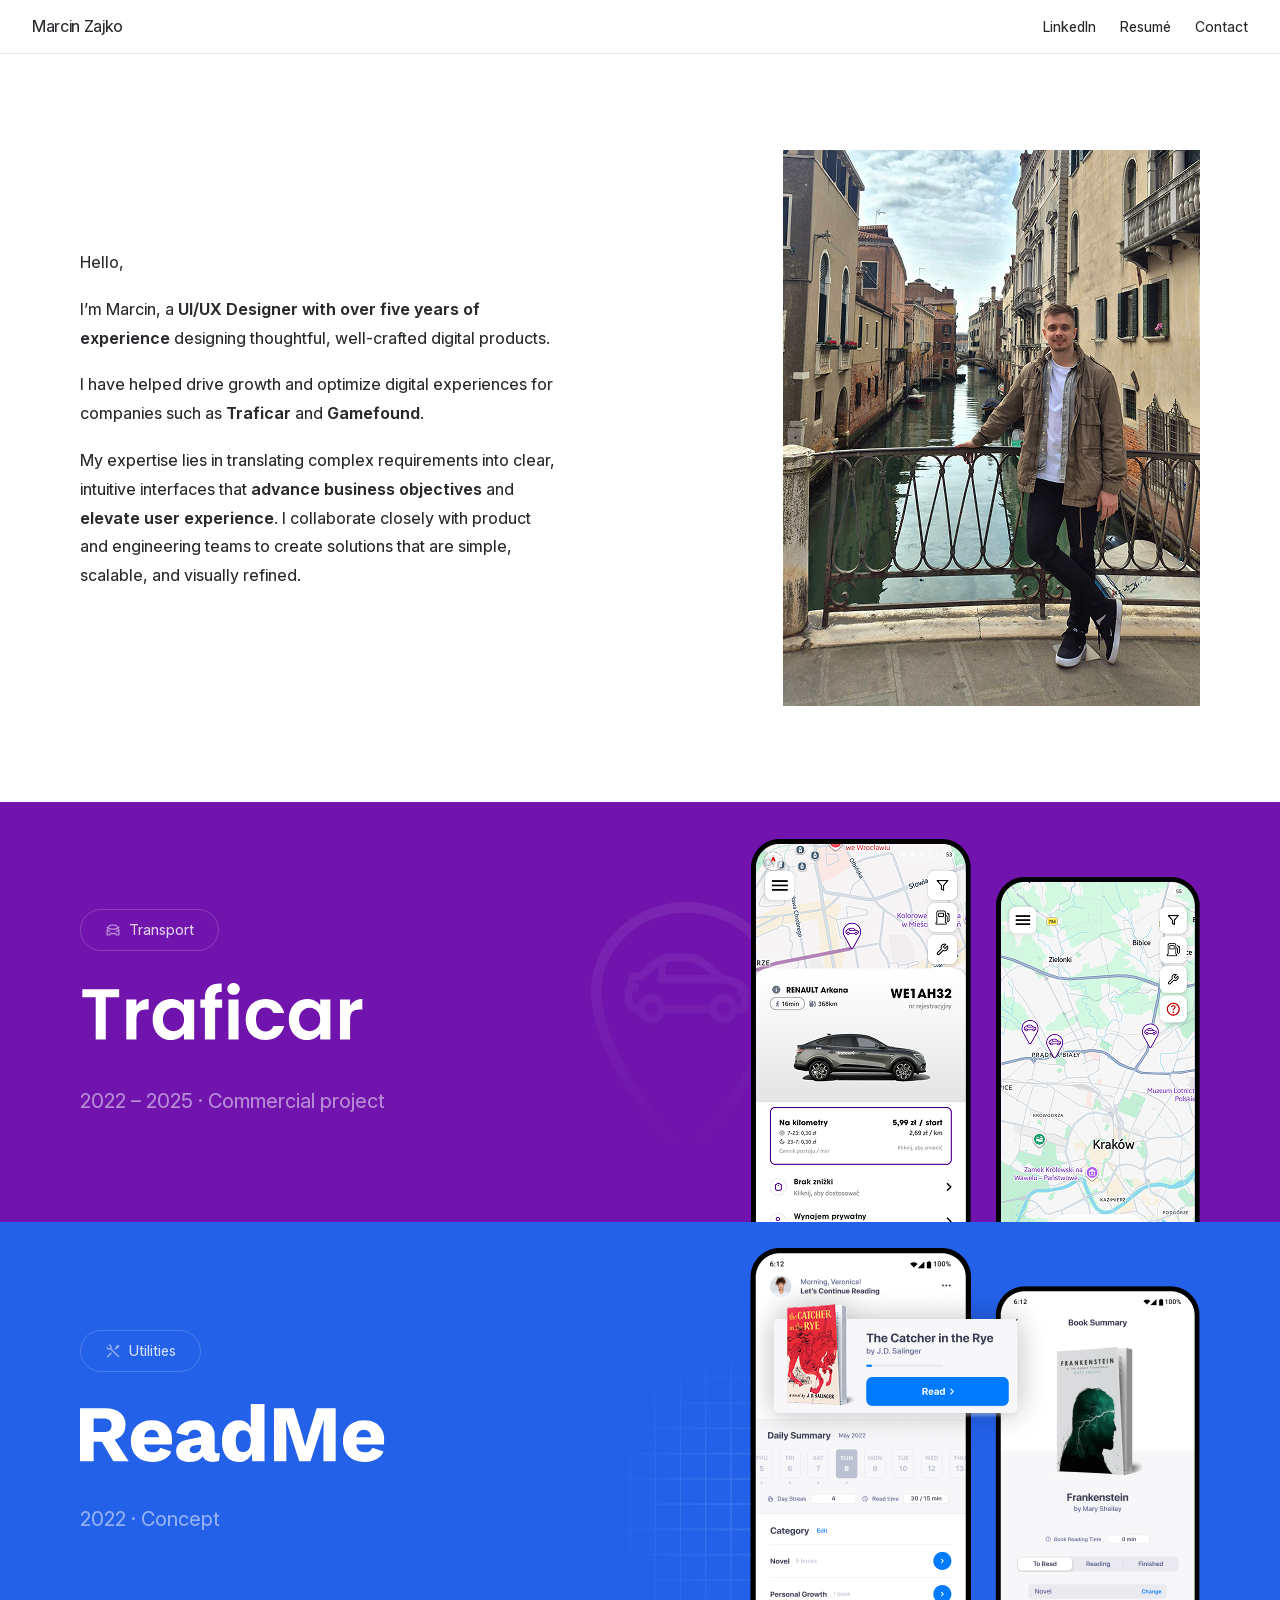
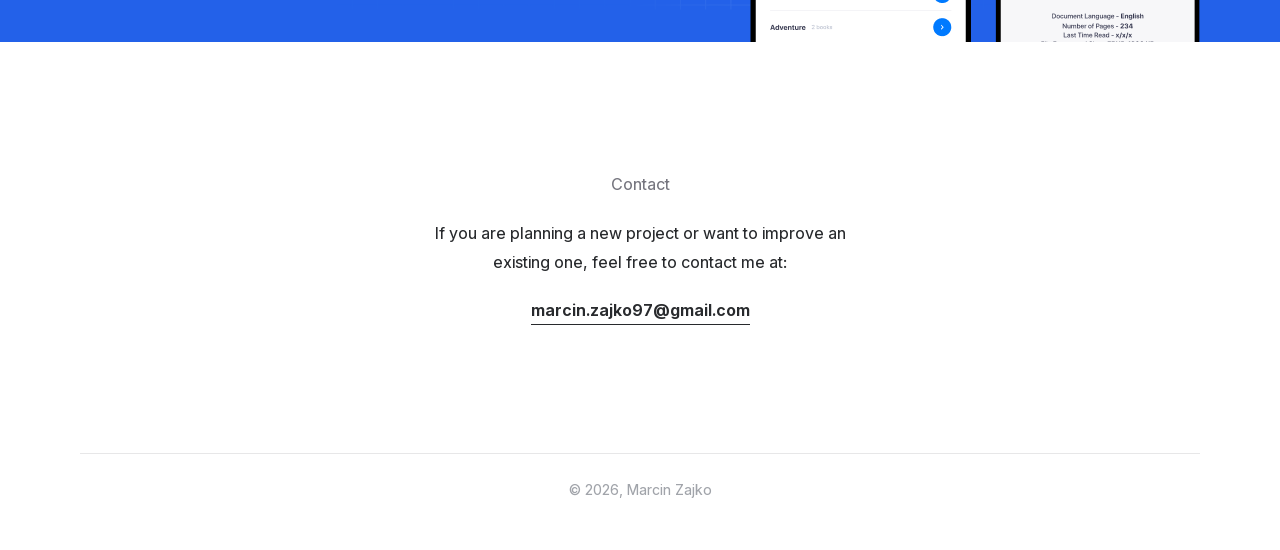
==== index.html @ f65ca66e "microinteraction ready" ====
<!DOCTYPE html>
<html lang="en">
<head>
  <meta charset="UTF-8">
  <meta name="viewport" content="width=device-width, initial-scale=1.0">

  <meta
    name="description"
    content="Marcin Zajko | UI/UX Designer"
  >

  <title>Marcin Zajko | UI/UX Designer</title>

  <link
  rel="icon"
  href="assets/favicon/favicon.svg"
  type="image/svg+xml"
>

  <link
    rel="preload"
    href="assets/fonts/Inter-Variable.woff2"
    as="font"
    type="font/woff2"
    crossorigin
  >
  <link rel="stylesheet" href="css/styles.css">
</head>

<body>
  <header class="site-header">
    <a class="site-logo" href="index.html">
      Marcin Zajko
    </a>

    <nav class="site-navigation" aria-label="Main navigation">
      <ul>
        <li>
          <a href="https://www.linkedin.com/in/marcin-zajko-0b20991ba/" target="_blank" rel="noopener">
            LinkedIn
          </a>
        </li>

        <li>
          <a href="https://docs.google.com/document/d/1-LrXBCW5xbK3BPYhw3MSlrvgM96LC8O4StzEQayXYkE/edit?tab=t.0" target="_blank" rel="noopener">
            Resumé
          </a>
        </li>

        <li>
          <a href="#contact">
            Contact
          </a>
        </li>
      </ul>
    </nav>
  </header>

  <main>
    <section class="about" aria-labelledby="about-heading">
      <div class="about__content">
        <p>
          Hello,
        </p>

        <p>
          I’m Marcin, a <strong>UI/UX Designer with over five years of experience</strong>
          designing thoughtful, well-crafted digital products.
        </p>

        <p>
          I have helped drive growth and optimize digital experiences for
          companies such as <strong>Traficar</strong> and
          <strong>Gamefound</strong>.
        </p>

        <p>
          My expertise lies in translating complex requirements into clear,
          intuitive interfaces that <strong>advance business objectives</strong> and <strong>
          elevate user experience</strong>. I collaborate closely with product 
          and engineering teams to create solutions that are simple, scalable, and visually refined.
        </p>
      </div>

      <div class="about__image">
        <img
          src="assets/images/home/profile_pic_img.png"
          alt="Marcin Zajko standing on a bridge in Venice"
          width="417"
          height="556"
        >
      </div>
    </section>

    <section class="projects" aria-label="Selected projects">
      <article class="project-card project-card--traficar">
        <a href="projects/traficar.html">
          <div class="project-card__content">
            <p class="project-card__badge">
              <img
                src="assets/icons/icon_transport.svg"
                alt=""
                width="16"
                height="16"
                aria-hidden="true"
              >
              <span>Transport</span>
            </p>

            <h2 class="project-card__title">
              <img
                class="project-card__logo"
                src="assets/images/home/traficar_logo.svg"
                alt="Traficar"
                width="285"
                height="61"
              >
            </h2>

            <p class="project-card__meta">2022 – 2025 · Commercial project</p>
          </div>

          <div class="project-card__image">
            <img
              class="project-card__background"
              src="assets/images/home/bg_traficar.png"
              alt=""
              width="192"
              height="258"
              loading="lazy"
              aria-hidden="true"
            >

            <img
              class="project-card__mockup"
              src="assets/images/home/mock_traficar.png"
              alt="Preview of the Traficar mobile application"
              width="449"
              height="383"
              loading="lazy"
            >
          </div>
        </a>
      </article>

      <article class="project-card project-card--readme">
        <a href="projects/readme.html">
          <div class="project-card__content">
            <p class="project-card__badge">
              <img
                src="assets/icons/icon_utilities.svg"
                alt=""
                width="16"
                height="16"
                aria-hidden="true"
              >
              <span>Utilities</span>
            </p>

            <h2 class="project-card__title">
              <img
                class="project-card__logo"
                src="assets/images/home/readme_logo.svg"
                alt="ReadMe"
                width="305"
                height="58"
              >
            </h2>

            <p class="project-card__meta">2022 · Concept</p>
          </div>

          <div class="project-card__image">
            <img
              class="project-card__background"
              src="assets/images/home/bg_readme.png"
              alt=""
              width="799"
              height="377"
              loading="lazy"
              aria-hidden="true"
            >

            <img
              class="project-card__mockup"
              src="assets/images/home/mock_readme.png"
              alt="Preview of the ReadMe mobile application"
              width="467"
              height="394"
              loading="lazy"
            >
          </div>
        </a>
      </article>
    </section>

    <section class="contact" id="contact" aria-labelledby="contact-heading">
      <p class="contact__label" id="contact-heading">
        Contact
      </p>

      <p>
        If you are planning a new project or want to improve an existing one,
        feel free to contact me at:
      </p>

      <a href="mailto:marcin.zajko97@gmail.com">
        marcin.zajko97@gmail.com
      </a>
    </section>
  </main>

  <footer class="site-footer">
    <p>© 2026, Marcin Zajko</p>
  </footer>

  <script src="js/main.js" defer></script>
</body>
</html>
---- css/styles.css ----
@import "reset.css";
@import "font.css";
@import "variables.css";

html {
  font-family: var(--font-family-sans);
  scroll-behavior: smooth;
  scrollbar-color: var(--scrollbar-thumb) var(--scrollbar-track);
  scrollbar-width: thin;
}

html::-webkit-scrollbar {
  width: 6px;
}

html::-webkit-scrollbar:hover {
  width: 8px;
}

html::-webkit-scrollbar-track {
  background: var(--scrollbar-track);
}

html::-webkit-scrollbar-thumb {
  background: var(--scrollbar-thumb);
}

html::-webkit-scrollbar-button {
  display: none;
  width: 0;
  height: 0;
}

body {
  font-size: var(--size-16);
  font-weight: var(--font-weight-regular);
  line-height: 1.80;
  color: var(--ink);
  background: var(--white);
  -webkit-font-smoothing: antialiased;
}

p {
  font-weight: var(--font-weight-paragraph);
}

strong {
  font-weight: var(--font-weight-bold);
}

@media (min-width: 1200px) {
  body {
    zoom: 1;
  }
}

a:focus-visible {
  outline: var(--size-3) solid var(--black);
  outline-offset: var(--size-4);
  border-radius: 2px;
}

.site-header {
  position: relative;
  z-index: 10;
  display: flex;
  align-items: center;
  justify-content: space-between;
  min-height: 54px;
  padding: var(--size-12) var(--size-32);
  border-bottom: var(--size-1) solid var(--line);
  background: var(--header-background);
}

.site-logo {
  font-weight: var(--font-weight-regular);
  letter-spacing: -0.02em;
}

.site-navigation ul,
.project-details {
  display: flex;
  flex-wrap: wrap;
  gap: 8px var(--size-24);
  padding: 0;
  margin: 0;
  list-style: none;
}

.site-navigation a {
  color: var(--ink);
  font-size: var(--size-14);
  font-weight: var(--font-weight-regular);
  line-height: 1.6;
  transition: color 180ms ease;
}

.site-navigation a:hover {
  color: var(--black);
}

.case-study-page .site-header {
  position: absolute;
  top: 0;
  left: 0;
  width: 100%;
  border-bottom-color: var(--line-on-color);
  color: var(--white);
  background: transparent;
}

.case-study-page .site-navigation a,
.case-study-page .site-navigation a:hover {
  color: var(--white);
}

.case-study-page .site-navigation a:hover {
  opacity: 0.8;
}

.case-study-page .site-header a:focus-visible {
  outline-color: var(--black);
}

.about {
  display: grid;
  grid-template-columns: minmax(0, 1.15fr) minmax(280px, 0.85fr);
  align-items: center;
  gap: clamp(var(--size-40), 8vw, var(--size-112));
  width: min(var(--content-width), calc(100% - var(--size-48)));
  height: 748px;
  margin: 0 auto;
  padding: var(--size-96) 0;
}

.about__content {
  max-width: 480px;
}

.about h1 {
  margin-bottom: var(--size-32);
  font-size: clamp(44px, 7vw, 80px);
  line-height: 1.02;
  letter-spacing: -0.055em;
}

.about__content p {
  margin-bottom: var(--size-18);
}

.about__lead {
  font-size: clamp(var(--size-20), 2.3vw, 26px);
  line-height: 1.45;
  letter-spacing: -0.025em;
}

.about__image {
  justify-self: end;
  height: 556px;
  max-width: 424px;
}

.about__image img {
  width: 100%;
  height: 100%;
  object-fit: cover;
}

.project-card {
  height: 420px;
  padding: 0 var(--size-24);
  overflow: hidden;
}

.project-card > a,
.case-study-hero {
  display: grid;
  grid-template-columns: minmax(220px, 1fr) minmax(240px, auto);
  align-items: center;
  gap: clamp(var(--size-40), 7vw, var(--size-96));
  max-width: var(--content-width);
  margin: 0 auto;
}

.project-card > a {
  height: 100%;
}

.project-card--traficar,
.case-study-hero--traficar {
  color: var(--white);
  background: var(--traficar);
}

.project-card--readme,
.case-study-hero--readme {
  color: var(--white);
  background: var(--readme);
}

.project-card__content {
  position: relative;
  z-index: 2;
}

.project-card__badge {
  display: inline-flex;
  align-items: center;
  gap: 8px;
  width: fit-content;
  padding: var(--size-12) var(--size-24);
  margin-bottom: var(--size-32);
  border: var(--size-1) solid var(--line-on-color);
  border-radius: var(--size-32);
  background: transparent;
  font-size: var(--size-14);
  line-height: var(--size-16);
}

.project-card__badge img {
  flex: 0 0 auto;
  opacity: 0.5;
}

.project-card__badge span {
  opacity: 0.8;
}

.project-card__title {
  line-height: 0;
}

.project-card__logo {
  width: auto;
  max-width: 100%;
  height: auto;
}

.project-card__meta {
  margin-top: 42px;
  color: var(--project-card-meta);
  font-size: var(--size-20);
  line-height: 1.5;
}

.project-card__image {
  position: relative;
  align-self: end;
  justify-self: end;
}

.project-card__mockup {
  position: relative;
  z-index: 1;
  width: auto;
  max-width: 100%;
  height: auto;
  max-height: 520px;
  object-fit: contain;
  --card-mockup-x: 0px;
  --card-mockup-y: 0px;
  transition: transform 180ms ease-out;
}

.project-card__background {
  position: absolute;
  top: 50%;
  z-index: 0;
  max-width: none;
  height: auto;
  pointer-events: none;
  transform: translateY(-50%);
  transition: transform 180ms ease-out;
}

.project-card--traficar .project-card__background {
  left: calc(-21.38% - var(--size-64));
  width: 42.76%;
}

.project-card--readme .project-card__background {
  top: calc(50% - var(--size-24));
  right: var(--size-64);
  width: 171.1%;
}

.project-card > a:hover .project-card__mockup {
  transform: translate3d(var(--card-mockup-x), var(--card-mockup-y), 0) scale(1.015);
  transform-origin: right bottom;
}

.project-card > a:hover .project-card__background {
  transform: translate(24px, -50%);
  transition-duration: 700ms;
  transition-timing-function: ease-in-out;
}

.case-study-hero {
  grid-template-columns: minmax(0, 0.8fr) minmax(320px, 1.2fr);
  max-width: none;
  min-height: min(720px, calc(100vh - var(--size-64)));
  padding: clamp(var(--size-64), 9vw, var(--size-120)) max(var(--size-24), calc((100% - var(--content-width)) / 2));
}

.case-study-hero h1 {
  margin-bottom: var(--size-28);
  font-size: clamp(56px, 9vw, var(--size-112));
  line-height: 0.95;
  letter-spacing: -0.06em;
}

.case-study-hero__content > p {
  margin-bottom: var(--size-12);
  opacity: 0.78;
}

.case-study-hero > img {
  justify-self: end;
  width: 100%;
  max-height: var(--size-560);
  object-fit: contain;
}

.case-study-hero--traficar {
  position: relative;
  display: block;
  height: 558px;
  min-height: 558px;
  padding: 0;
  overflow: visible;
  overflow-x: clip;
}

.case-study-hero--traficar .case-study-hero__content {
  position: absolute;
  top: 236px;
  left: max(var(--size-24), calc((100% - 1148px) / 2));
  z-index: 2;
  width: min(505px, calc(100% - var(--size-48)));
}

.case-study-hero--traficar .case-study-hero__content > p {
  margin: 0;
  color: var(--white);
  font-size: var(--size-24);
  line-height: 1.2;
  opacity: 0.4;
}

.case-study-hero--traficar h1 {
  height: 102px;
  margin: var(--size-24) 0 0;
  line-height: 0;
}

.case-study-hero--traficar h1 img {
  width: 372px;
  max-width: 100%;
  height: auto;
}

.case-study-hero--traficar .project-details {
  gap: 0;
  flex-wrap: nowrap;
  width: max-content;
  margin-top: var(--size-32);
  max-width: none;
  overflow-x: auto;
  color: var(--white);
  scrollbar-width: none;
  white-space: nowrap;
}

.case-study-hero--traficar .project-details::-webkit-scrollbar {
  display: none;
}

.case-study-hero--traficar .project-details li {
  display: inline-flex;
  align-items: center;
  gap: 6px;
  line-height: 24px;
}

.case-study-hero--traficar .project-details li img {
  flex: 0 0 24px;
  width: 24px;
  height: 24px;
  opacity: 1;
}

.case-study-hero--traficar .project-details li:not(:last-child)::after {
  width: var(--size-4);
  height: var(--size-4);
  border-radius: 50%;
  background: var(--line-on-color);
  content: "";
  flex: 0 0 var(--size-4);
  margin: 0 var(--size-24);
}

.case-study-hero__decoration {
  position: absolute;
  top: 130px;
  left: calc(50% + clamp(var(--size-48), 14vw, 220px));
  z-index: 1;
  width: 285px;
  max-width: none;
  height: 384px;
  pointer-events: none;
  transform: translateX(-50%) scale(0.75);
  transform-origin: center top;
}

.case-study-hero--traficar .case-study-hero__mockup {
  position: absolute;
  top: 96px;
  right: max(var(--size-24), calc((100% - 1398px) / 2));
  z-index: 2;
  width: 580px;
  max-width: none;
  height: auto;
  max-height: none;
  object-fit: contain;
}

.case-study-hero--readme {
  position: relative;
  display: block;
  height: 558px;
  min-height: 558px;
  padding: 0;
  overflow: visible;
  overflow-x: clip;
}

.case-study-hero--readme .case-study-hero__content {
  position: absolute;
  top: 236px;
  left: max(var(--size-24), calc((100% - 1148px) / 2));
  z-index: 2;
  width: min(505px, calc(100% - var(--size-48)));
}

.case-study-hero--readme .case-study-hero__content > p {
  margin: 0;
  color: var(--white);
  font-size: var(--size-24);
  line-height: 1.2;
  opacity: 0.4;
}

.case-study-hero--readme h1 {
  height: 102px;
  margin: var(--size-24) 0 0;
  font-size: clamp(56px, 9vw, var(--size-112));
  line-height: 0;
  letter-spacing: -0.06em;
}

.case-study-hero--readme h1 img {
  width: 372px;
  max-width: 100%;
  height: auto;
}

.case-study-hero--readme .project-details {
  gap: 0;
  flex-wrap: nowrap;
  width: max-content;
  margin-top: var(--size-32);
  max-width: none;
  overflow-x: auto;
  color: var(--white);
  scrollbar-width: none;
  white-space: nowrap;
}

.case-study-hero--readme .project-details::-webkit-scrollbar {
  display: none;
}

.case-study-hero--readme .project-details li {
  display: inline-flex;
  align-items: center;
  gap: 6px;
  line-height: 24px;
}

.case-study-hero--readme .project-details li:not(:last-child)::after {
  width: var(--size-4);
  height: var(--size-4);
  border-radius: 50%;
  background: var(--line-on-color);
  content: "";
  flex: 0 0 var(--size-4);
  margin: 0 var(--size-24);
}

.case-study-hero--readme .case-study-hero__lines {
  position: absolute;
  top: 91px;
  left: 50%;
  z-index: 1;
  width: 1451px;
  max-width: none;
  height: 467px;
  max-height: none;
  pointer-events: none;
  transform: translateX(-50%);
}

.case-study-hero--readme .case-study-hero__mockup {
  position: absolute;
  top: 126px;
  right: max(var(--size-24), calc((100% - (var(--content-width) + var(--size-28))) / 2));
  z-index: 2;
  width: 534px;
  max-width: none;
  height: auto;
  max-height: none;
  object-fit: contain;
}

.project-details {
  color: var(--text-on-color-muted);
}

.project-details li:not(:last-child)::after {
  content: "·";
  margin-left: var(--size-24);
}

.case-study-introduction {
  display: grid;
  grid-template-columns: repeat(3, minmax(0, 1fr));
  max-width: var(--content-width);
  margin: 0 auto;
  padding: clamp(var(--size-64), 9vw, var(--size-112)) var(--size-24);
}

.case-study-introduction article {
  padding: 0 var(--size-40);
  border-left: var(--size-1) solid var(--line);
}

.case-study-introduction article:first-child {
  padding-left: 0;
  border-left: 0;
}

.case-study-introduction article:last-child {
  padding-right: 0;
}

.case-study-introduction h2 {
  margin-bottom: var(--size-20);
  font-size: var(--size-18);
  line-height: 1.3;
  letter-spacing: -0.02em;
}

.case-study-introduction p {
  margin-bottom: 0;
  color: var(--muted);
}

.case-study-hero--traficar + .case-study-introduction {
  display: block;
  width: min(calc(var(--content-width) + var(--size-28)), calc(100% - var(--size-48)));
  max-width: none;
  padding: 200px 0 0;
}

.case-study-hero--readme + .case-study-introduction {
  display: block;
  width: min(calc(var(--content-width) + var(--size-28)), calc(100% - var(--size-48)));
  max-width: none;
  padding: 200px 0 148px;
}

.case-study-hero--traficar + .case-study-introduction article,
.case-study-hero--traficar + .case-study-introduction article:first-child,
.case-study-hero--traficar + .case-study-introduction article:last-child,
.case-study-hero--readme + .case-study-introduction article,
.case-study-hero--readme + .case-study-introduction article:first-child,
.case-study-hero--readme + .case-study-introduction article:last-child {
  display: grid;
  grid-template-columns: minmax(220px, 1fr) minmax(0, 2fr);
  align-items: baseline;
  gap: 78px;
  padding: 88px 0;
  border-bottom: var(--size-1) solid var(--line);
  border-left: 0;
}

.case-study-hero--traficar + .case-study-introduction article:first-child {
  padding-top: 0;
}

.case-study-hero--readme + .case-study-introduction article:first-child {
  padding-top: 0;
}

.case-study-hero--traficar + .case-study-introduction article:last-child {
  padding-bottom: 0;
  border-bottom: 0;
}

.case-study-hero--readme + .case-study-introduction article:last-child {
  padding-bottom: 0;
  border-bottom: 0;
}

.case-study-hero--traficar + .case-study-introduction h2 {
  display: flex;
  align-items: center;
  gap: var(--size-12);
  margin: 0;
  color: var(--label);
  font-size: var(--size-16);
  font-weight: var(--font-weight-regular);
  line-height: 1.8;
  letter-spacing: 0;
}

.case-study-hero--traficar + .case-study-introduction h2::before {
  display: block;
  width: 9px;
  height: 16px;
  background: url("../assets/images/traficar/rec_mark_traficar.svg") center / contain no-repeat;
  content: "";
  flex: 0 0 9px;
}

.case-study-hero--readme + .case-study-introduction h2 {
  display: flex;
  align-items: center;
  gap: var(--size-12);
  margin: 0;
  color: var(--label);
  font-size: var(--size-16);
  font-weight: var(--font-weight-regular);
  line-height: 1.8;
  letter-spacing: 0;
}

.case-study-hero--readme + .case-study-introduction h2::before {
  display: block;
  width: 9px;
  height: 16px;
  background: url("../assets/images/readme/rec_mark_readme.svg") center / contain no-repeat;
  content: "";
  flex: 0 0 9px;
}

.case-study-hero--traficar + .case-study-introduction p {
  color: var(--ink);
}

.case-study-hero--readme + .case-study-introduction p {
  color: var(--ink);
}

.case-study-image {
  width: 100%;
  height: auto;
  margin-top: 148px;
}

.readme-process__timeline {
  width: min(calc(var(--content-width) + var(--size-28)), calc(100% - var(--size-48)));
  max-width: none;
  margin: 0 auto;
  padding: var(--size-96) 0 var(--size-120);
  text-align: center;
}

.readme-process__timeline h2,
.readme-subsection > h3 {
  width: 360px;
  max-width: 100%;
  min-width: 0;
  padding: 9px var(--size-24);
  margin: 0 auto;
  border-radius: var(--size-24);
  color: var(--white);
  background: var(--readme);
  font-size: var(--size-16);
  font-weight: var(--font-weight-medium);
  line-height: 1.4;
  text-align: center;
}

.readme-process__timeline ol {
  display: grid;
  grid-template-columns: repeat(4, minmax(0, 1fr));
  gap: var(--size-48);
  padding: 0;
  margin: var(--size-64) 0 0;
  list-style: none;
}

.readme-process__timeline li {
  display: flex;
  flex-direction: column;
  align-items: center;
  color: var(--muted);
}

.readme-process__timeline li::before {
  display: grid;
  width: 140px;
  height: 140px;
  margin-bottom: var(--size-20);
  border-radius: 50%;
  background-color: var(--readme-surface);
  background-position: center;
  background-repeat: no-repeat;
  background-size: 42px;
  content: "";
}

.readme-process__timeline li:nth-child(1)::before {
  background-image: url("../assets/images/readme/discover.svg");
}

.readme-process__timeline li:nth-child(2)::before {
  background-image: url("../assets/images/readme/define.svg");
}

.readme-process__timeline li:nth-child(3)::before {
  background-image: url("../assets/images/readme/ideate.svg");
}

.readme-process__timeline li:nth-child(4)::before {
  background-image: url("../assets/images/readme/design.svg");
}

.readme-process__timeline li span {
  margin-bottom: var(--size-12);
  font-size: var(--size-14);
}

.readme-process__timeline li strong {
  width: 100%;
  padding: 6px var(--size-16);
  border-radius: var(--size-24);
  color: var(--readme);
  background: var(--readme-surface);
  font-size: var(--size-16);
  line-height: 1.5;
}

.readme-phase__header {
  display: flex;
  align-items: center;
  justify-content: space-between;
  min-height: 184px;
  padding: var(--size-48)
    max(
      var(--size-24),
      calc((100% - (var(--content-width) + var(--size-28))) / 2)
    );
  color: var(--white);
  background-color: var(--readme);
  background-image: url("../assets/images/readme/section_bg.png");
  background-position: center;
  background-size: cover;
}

.readme-phase__header > div,
.readme-phase__header > p {
  display: flex;
  align-items: center;
}

.readme-phase__header > div {
  gap: var(--size-24);
}

.readme-phase__header > div > img {
  flex: 0 0 45px;
  filter: brightness(0) invert(1);
}

.readme-phase__header h2 {
  font-size: var(--size-24);
  line-height: 1.3;
}

.readme-phase__header > p {
  gap: var(--size-16);
  margin: 0;
  font-size: var(--size-14);
  font-weight: var(--font-weight-medium);
}

.readme-phase__header > p span {
  width: var(--size-40);
  height: var(--size-1);
  background: rgba(255, 255, 255, 0.4);
}

.readme-phase__content {
  width: min(calc(var(--content-width) + var(--size-28)), calc(100% - var(--size-48)));
  max-width: none;
  margin: 0 auto;
  padding: var(--size-112) 0 144px;
}

.readme-subsection + .readme-subsection {
  margin-top: var(--size-120);
}

.readme-subsection > h3 {
  margin-bottom: var(--size-48);
}

.readme-subsection__intro {
  max-width: 720px;
  margin: 0 auto var(--size-48);
  color: var(--muted);
  text-align: center;
}

.readme-subsection__intro p + p {
  margin-top: var(--size-16);
}

.readme-stat-grid {
  display: grid;
  grid-template-columns: repeat(2, minmax(0, 1fr));
  gap: var(--size-24);
  max-width: none;
  margin: 0 auto;
}

.readme-stat-grid article,
.readme-research-grid > article {
  display: flex;
  flex-direction: column;
  justify-content: center;
  min-height: 230px;
  padding: var(--size-64);
  border-radius: 8px;
  background: var(--readme-surface);
  text-align: center;
}

.readme-stat-grid strong {
  margin-bottom: var(--size-20);
  color: var(--readme);
  font-size: clamp(var(--size-24), 3vw, var(--size-32));
  line-height: 1.2;
}

.readme-stat-grid p,
.readme-source {
  color: var(--muted);
}

.readme-stat-grid p {
  margin: 0;
  font-size: var(--readme-text-m-size);
}

.readme-source {
  margin: var(--size-32) auto 0;
  font-size: var(--size-14);
  text-align: center;
}

.readme-competitors {
  display: grid;
  grid-template-columns: repeat(2, minmax(0, 1fr));
  gap: var(--size-12) var(--size-48);
  max-width: 720px;
  padding: 0;
  margin: 0 auto;
  list-style: none;
}

.readme-competitors li {
  display: flex;
  align-items: center;
  justify-content: space-between;
  gap: var(--size-16);
  min-height: 56px;
  padding: var(--size-12) var(--size-16);
}

.readme-competitors strong {
  color: var(--readme-paragraph);
}

.readme-competitors span {
  color: var(--muted);
  font-size: var(--size-14);
  white-space: nowrap;
}

.readme-competitors > li > span:last-child {
  display: inline-flex;
  align-items: center;
  gap: 8px;
}

.readme-competitors > li > span:last-child img {
  flex: 0 0 16px;
  width: 16px;
  height: 16px;
}

.readme-competitor__name {
  display: inline-flex;
  align-items: center;
  gap: var(--size-12);
}

.readme-competitor__name img {
  flex: 0 0 44px;
}

.readme-detailed-visual {
  margin: var(--size-48) 0 0;
  overflow-x: auto;
}

.readme-detailed-visual:focus-visible {
  outline: var(--size-3) solid var(--black);
  outline-offset: var(--size-4);
}

.readme-detailed-visual img {
  display: block;
  width: 100%;
  height: auto;
}

.readme-research-grid {
  display: grid;
  grid-template-columns: repeat(3, minmax(0, 1fr));
  gap: var(--size-24);
}

.readme-research-grid > article {
  justify-content: flex-start;
  padding-top: var(--size-32);
  padding-bottom: var(--size-48);
}

.readme-research-grid h4 {
  display: flex;
  color: var(--readme-paragraph);
  flex-direction: column;
  font-size: var(--size-16);
  font-weight: var(--font-weight-regular);
  line-height: 1.6;
}

.readme-research-grid h4::after {
  display: block;
  width: 16px;
  height: 14px;
  margin: var(--size-12) auto 0;
  background: url("../assets/images/readme/triangle.svg") center / contain no-repeat;
  content: "";
}

.readme-research-grid ol {
  color: var(--readme-paragraph);
}

.readme-research-grid > article > img {
  width: auto;
  max-width: 100%;
  height: 160px;
  margin: 0 auto;
  object-fit: contain;
}

.readme-research-grid ol {
  padding: 0;
  margin: 0;
  color: var(--readme-paragraph);
  font-weight: var(--font-weight-medium);
  list-style-position: inside;
}

.readme-personas {
  display: grid;
  gap: var(--size-48);
  padding-top: var(--size-48);
}

.readme-persona {
  display: grid;
  gap: var(--size-12);
  color: var(--readme-paragraph);
}

.readme-persona__summary,
.readme-persona__details {
  padding: var(--size-64);
  border-radius: 8px;
  background: var(--readme-surface);
}

.readme-persona__summary {
  position: relative;
  display: grid;
  grid-template-columns: minmax(0, 1.6fr) minmax(260px, 1fr);
  align-items: end;
  gap: var(--size-48);
  min-height: 300px;
  overflow: visible;
}

.readme-persona__image {
  position: absolute;
  top: auto;
  right: var(--size-48);
  bottom: 0;
  z-index: 1;
  width: auto;
  max-width: 100%;
  height: calc(100% + var(--size-64));
  object-fit: contain;
}

.readme-persona__summary > div,
.readme-persona__summary > dl {
  grid-column: 1;
}

.readme-persona:nth-child(even) .readme-persona__summary > div,
.readme-persona:nth-child(even) .readme-persona__summary > dl {
  grid-column: 2;
}

.readme-persona:nth-child(even) .readme-persona__summary {
  grid-template-columns: minmax(260px, 1fr) minmax(0, 1.6fr);
}

.readme-persona:nth-child(even) .readme-persona__image {
  right: auto;
  left: var(--size-48);
}

.readme-persona h4 {
  margin-bottom: var(--size-16);
  font-size: var(--size-20);
  line-height: 1.3;
}

.readme-persona__summary > div > p:last-child {
  color: var(--readme-paragraph);
}

.readme-persona dl {
  display: grid;
  grid-template-columns: repeat(2, minmax(0, 1fr));
  gap: var(--size-16) var(--size-24);
  margin: 0;
}

.readme-persona dl div:last-child {
  grid-column: 1 / -1;
}

.readme-persona dt {
  color: var(--muted);
  font-size: var(--size-14);
}

.readme-persona dd {
  margin: 0;
  font-weight: var(--font-weight-medium);
}

.readme-persona__details {
  display: grid;
  grid-template-columns: repeat(2, minmax(0, 1fr));
  align-items: stretch;
  gap: var(--size-24);
  width: 100%;
  max-width: none;
  margin: 0 auto;
  padding: var(--size-12) 0 42px;
  background: transparent;
  text-align: left;
}

.readme-persona__details > div {
  padding: var(--size-32) var(--size-64);
  border-radius: 8px;
  background: var(--readme-surface);
}

.readme-persona__details h5 {
  margin: 0 0 var(--size-16);
  font-family: var(--font-family-readme);
  font-size: var(--size-16);
  line-height: 1.5;
  font-weight: var(--font-weight-readme-regular);
}

.readme-persona__details ul {
  padding: 0;
  margin: 0;
  color: var(--readme-paragraph);
  font-family: var(--font-family-readme);
  font-size: var(--size-16);
  line-height: 1.5;
  list-style: none;
}

.readme-persona__details li {
  position: relative;
  padding-left: var(--size-16);
}

.readme-persona__details li + li {
  margin-top: 8px;
}

.readme-persona__details li::before {
  position: absolute;
  top: 0;
  left: 0;
  content: "•";
}

.readme-empathy-map {
  position: relative;
  display: grid;
  grid-template-columns: repeat(2, minmax(0, 1fr));
  gap: var(--size-120);
}

.readme-empathy-map::before,
.readme-empathy-map::after {
  position: absolute;
  z-index: 0;
  background: var(--readme-border);
  content: "";
}

.readme-empathy-map::before {
  top: 0;
  bottom: 0;
  left: 50%;
  width: var(--size-1);
  transform: translateX(-50%);
}

.readme-empathy-map::after {
  top: 50%;
  right: 0;
  left: 0;
  height: var(--size-1);
  transform: translateY(-50%);
}

.readme-empathy-map article {
  position: relative;
  z-index: 1;
  padding: var(--size-32);
  background: var(--white);
}

.readme-empathy-map article:nth-of-type(1) {
  grid-column: 1;
  grid-row: 1;
}

.readme-empathy-map article:nth-of-type(2) {
  grid-column: 2;
  grid-row: 1;
}

.readme-empathy-map article:nth-of-type(3) {
  grid-column: 1;
  grid-row: 2;
}

.readme-empathy-map article:nth-of-type(4) {
  grid-column: 2;
  grid-row: 2;
}

.readme-empathy-map h4 {
  width: fit-content;
  min-width: 128px;
  padding: 4px var(--size-16);
  margin: 0 auto var(--size-24);
  border-radius: var(--size-20);
  color: var(--readme);
  background: var(--readme-surface);
  text-align: center;
}

.readme-empathy-map ul {
  display: grid;
  grid-template-columns: repeat(3, minmax(0, 1fr));
  gap: var(--size-12);
  padding: 0;
  margin: 0;
  list-style: none;
}

.readme-empathy-map li {
  display: grid;
  min-height: 124px;
  padding: var(--size-16);
  background: var(--readme-surface);
  color: var(--muted);
  font-size: var(--size-14);
  line-height: 1.55;
  text-align: center;
  place-items: center;
}

.readme-empathy-map__person {
  position: absolute;
  top: 50%;
  left: 50%;
  z-index: 2;
  display: flex;
  flex-direction: column;
  align-items: center;
  width: 164px;
  height: 164px;
  border: var(--size-4) solid var(--readme);
  border-radius: 50%;
  color: var(--readme);
  background: var(--white);
  text-align: center;
  transform: translate(-50%, -50%);
  place-content: center;
}

.readme-empathy-map__person strong {
  max-width: 110px;
  font-size: var(--size-20);
  line-height: 1.2;
}

.readme-empathy-map__person span {
  margin-top: 8px;
  color: var(--muted);
  font-size: var(--size-14);
}

.readme-table-wrap {
  overflow-x: auto;
}

.readme-table-wrap:focus-visible {
  outline: var(--size-3) solid var(--black);
  outline-offset: var(--size-4);
}

.readme-user-stories {
  width: 100%;
  min-width: 760px;
  border-collapse: collapse;
  color: var(--readme-paragraph);
  font-size: var(--size-14);
  line-height: 1.5;
}

.readme-user-stories th,
.readme-user-stories td {
  height: 42px;
  padding: 9px var(--size-16);
  text-align: left;
}

.readme-user-stories th {
  color: var(--muted);
  background: var(--readme-surface);
  font-weight: var(--font-weight-medium);
  text-transform: uppercase;
}

.readme-user-stories tr:nth-child(even) {
  background: var(--readme-surface);
}

.readme-user-stories th:last-child,
.readme-user-stories td:last-child {
  width: 100px;
  text-align: left;
}

.readme-phase__content--design {
  padding-bottom: var(--size-120);
}

.readme-phase__content--design .readme-subsection__intro {
  margin-bottom: var(--size-48);
}

.readme-detailed-visual--flow {
  margin-top: var(--size-64);
  background: var(--white);
}

.readme-detailed-visual--flow img {
  filter: contrast(1.25) saturate(1.08);
}

.readme-detailed-visual--ui {
  background: var(--white);
}

.readme-showcase-video {
  margin: var(--size-64) 0 0;
}

.readme-showcase-video video {
  display: block;
  width: 100%;
  height: auto;
  background: var(--black);
}

.case-study-page--readme .readme-process {
  font-family: var(--font-family-readme);
  font-size: var(--readme-text-m-size);
  font-weight: var(--font-weight-readme-regular);
  line-height: var(--readme-text-line-height);
}

.case-study-page--readme .readme-process p {
  color: var(--readme-paragraph);
  font-weight: var(--font-weight-readme-regular);
}

.case-study-page--readme .readme-process strong {
  font-weight: var(--font-weight-readme-semibold);
}

.case-study-page--readme .readme-process .readme-phase__header > p {
  color: var(--white);
}

.case-study-page--readme .readme-persona h4,
.case-study-page--readme .readme-stat-grid strong,
.case-study-page--readme .readme-empathy-map__person strong {
  font-size: var(--readme-heading-m-size);
  font-weight: var(--font-weight-readme-semibold);
  line-height: var(--readme-heading-line-height);
}

.case-study-page--readme .readme-phase__header h2 {
  font-size: var(--readme-heading-l-size);
  font-weight: var(--font-weight-readme-semibold);
  line-height: var(--readme-heading-line-height);
}

.case-study-page--readme .readme-persona__details h5,
.case-study-page--readme .readme-empathy-map h4 {
  font-size: var(--readme-heading-s-size);
  font-weight: var(--font-weight-readme-semibold);
  line-height: var(--readme-heading-line-height);
}

.case-study-page--readme .readme-process__timeline h2,
.case-study-page--readme .readme-subsection > h3,
.case-study-page--readme .readme-process__timeline li strong,
.case-study-page--readme .readme-competitor__name strong {
  font-size: var(--readme-text-m-size);
  font-weight: var(--font-weight-readme-semibold);
  line-height: var(--readme-text-line-height);
}

.case-study-page--readme .readme-stat-grid p,
.case-study-page--readme .readme-research-grid h4,
.case-study-page--readme .readme-research-grid ol,
.case-study-page--readme .readme-subsection__intro,
.case-study-page--readme .readme-persona__summary > div > p:last-child {
  font-size: var(--readme-text-m-size);
  font-weight: var(--font-weight-readme-regular);
  line-height: var(--readme-text-line-height);
}

.case-study-page--readme .readme-phase__header > p,
.case-study-page--readme .readme-persona dd,
.case-study-page--readme .readme-user-stories th {
  font-size: var(--readme-text-s-size);
  font-weight: var(--font-weight-readme-semibold);
  line-height: var(--readme-text-line-height);
}

.case-study-page--readme .readme-process__timeline li span,
.case-study-page--readme .readme-persona dt,
.case-study-page--readme .readme-persona__details li,
.case-study-page--readme .readme-empathy-map li,
.case-study-page--readme .readme-empathy-map__person span,
.case-study-page--readme .readme-user-stories td {
  font-size: var(--readme-text-s-size);
  font-weight: var(--font-weight-readme-regular);
  line-height: var(--readme-text-line-height);
}

.case-study-page--readme .readme-competitors > li > span:last-child {
  font-weight: var(--font-weight-readme-semibold);
}

.case-study-page--readme .readme-source {
  font-size: var(--readme-text-s-size);
  font-weight: var(--font-weight-readme-semibold);
  line-height: var(--readme-text-xs-line-height);
}

.case-study-page--readme .readme-persona h5,
.case-study-page--readme .readme-persona p,
.case-study-page--readme .readme-persona dt,
.case-study-page--readme .readme-persona dd,
.case-study-page--readme .readme-persona li {
  font-size: var(--size-16);
}

.case-study-page--readme .readme-persona h4 {
  font-size: var(--readme-heading-m-size);
}

.case-study-page--readme .readme-persona__details h5 {
  font-weight: var(--font-weight-readme-regular);
  line-height: 1.5;
}

.case-study-page--readme .readme-persona__details li {
  font-size: var(--size-16);
  line-height: 1.5;
}

.case-study-page--readme .readme-user-stories th,
.case-study-page--readme .readme-user-stories td {
  font-size: var(--size-16);
  line-height: 1.5;
}

.project-navigation {
  display: grid;
  grid-template-columns: repeat(2, minmax(0, 1fr));
  align-items: center;
  gap: var(--size-24);
  height: 348px;
  padding: var(--size-120)
    max(
      var(--size-24),
      calc((100% - (var(--content-width) + var(--size-28))) / 2)
    );
  color: var(--white);
  background: var(--project-navigation);
}

.project-navigation a {
  display: flex;
  flex-direction: column;
  align-items: flex-start;
  justify-content: center;
  gap: var(--size-12);
  width: 100%;
  height: 108px;
  padding: var(--size-28) 42px;
  border: var(--size-1) solid var(--line-on-color);
  border-radius: var(--size-4);
  transition: border-color 180ms ease, background 180ms ease;
}

.project-navigation a:hover {
  border-width: 1.8px;
  border-color: var(--project-navigation-hover);
  background: transparent;
}

.project-navigation a:hover .project-navigation__direction,
.project-navigation a:hover .project-navigation__direction > span {
  color: var(--project-navigation-hover);
}

.project-navigation a:hover .project-navigation__project {
  color: #CACCCE;
}

.project-navigation a:hover .project-navigation__direction img {
  filter: brightness(0) invert(1);
}

.project-navigation__project {
  color: var(--footer-text);
  font-size: var(--size-14);
  line-height: 1.4;
}

.project-navigation__direction {
  display: inline-flex;
  align-items: center;
  gap: 8px;
  color: var(--text-on-color);
  font-size: var(--size-16);
  font-weight: var(--font-weight-medium);
  line-height: 1.5;
}

.project-navigation__direction img {
  flex: 0 0 24px;
  width: 24px;
  height: 24px;
}

.project-navigation__link--previous {
  grid-column: 1;
}

.project-navigation__link--next {
  grid-column: 2;
  align-items: flex-end !important;
}

.contact {
  max-width: 528px;
  margin: 0 auto;
  padding: clamp(var(--size-64), 10vw, 128px) var(--size-24);
  text-align: center;
}

.contact p {
  max-width: 420px;
  margin: 0 auto var(--size-20);
  color: var(--ink);
}

.contact p.contact__label {
  color: var(--label);
}

.contact > a {
  position: relative;
  display: inline-block;
  color: var(--ink);
  font-size: inherit;
  font-weight: var(--font-weight-bold);
  line-height: inherit;
  text-decoration: none;
}

.contact > a::after {
  position: absolute;
  right: 0;
  bottom: 0;
  left: 0;
  height: 1.2px;
  background: currentColor;
  content: "";
  opacity: 1;
}

.contact > a:hover::after {
  height: 1.8px;
}

.site-footer {
  position: relative;
  padding: var(--size-24) var(--size-24) var(--size-48);
  color: var(--footer-text);
  text-align: center;
}

.site-footer::before {
  position: absolute;
  top: 0;
  left: 50%;
  width: min(var(--content-width), calc(100% - var(--size-48)));
  border-top: var(--size-1) solid var(--line);
  content: "";
  transform: translateX(-50%);
}

.site-footer p {
  margin: 0;
  font-size: var(--size-14);
}

@media (max-width: 800px) {
  .project-navigation {
    padding-right: var(--size-24);
    padding-left: var(--size-24);
  }

  .case-study-hero--traficar {
    height: 720px;
    min-height: 720px;
  }

  .case-study-hero--traficar .case-study-hero__content {
    top: 96px;
    left: var(--size-24);
    width: calc(100% - var(--size-48));
  }

  .case-study-hero__decoration {
    top: 266px;
  }

  .case-study-hero--traficar .case-study-hero__mockup {
    top: 280px;
    right: 50%;
    width: min(580px, calc(100% - var(--size-48)));
    transform: translateX(50%);
  }

  .about,
  .case-study-hero,
  .case-study-introduction {
    grid-template-columns: 1fr;
  }

  .about {
    gap: var(--size-48);
    height: auto;
    padding: var(--size-64) 0;
  }

  .about__image {
    justify-self: stretch;
    height: auto;
    max-width: none;
  }

  .about__image img {
    height: auto;
  }

  .case-study-hero {
    gap: var(--size-48);
  }

  .case-study-hero > img {
    max-height: 430px;
  }

  .case-study-hero {
    min-height: auto;
  }

  .case-study-hero > img {
    justify-self: center;
  }

  .case-study-hero--readme {
    height: 720px;
    min-height: 720px;
  }

  .case-study-hero--readme .case-study-hero__content {
    top: 96px;
    left: var(--size-24);
    width: calc(100% - var(--size-48));
  }

  .case-study-hero--readme .case-study-hero__lines {
    top: 253px;
  }

  .case-study-hero--readme .case-study-hero__mockup {
    top: 300px;
    right: 50%;
    width: min(534px, calc(100% - var(--size-48)));
    transform: translateX(50%);
  }

  .case-study-introduction {
    gap: var(--size-40);
  }

  .case-study-introduction article,
  .case-study-introduction article:first-child,
  .case-study-introduction article:last-child {
    padding: 0 0 var(--size-40);
    border-bottom: var(--size-1) solid var(--line);
    border-left: 0;
  }

  .case-study-hero--traficar + .case-study-introduction {
    display: block;
    width: calc(100% - var(--size-48));
    padding: max(0px, min(379px, calc(110vw - 377px))) 0 0;
  }

  .case-study-hero--readme + .case-study-introduction {
    width: calc(100% - var(--size-48));
    padding: max(0px, min(379px, calc(110vw - 377px))) 0 148px;
  }

  .case-study-hero--traficar + .case-study-introduction article,
  .case-study-hero--traficar + .case-study-introduction article:first-child,
  .case-study-hero--traficar + .case-study-introduction article:last-child,
  .case-study-hero--readme + .case-study-introduction article,
  .case-study-hero--readme + .case-study-introduction article:first-child,
  .case-study-hero--readme + .case-study-introduction article:last-child {
    grid-template-columns: 1fr;
    gap: var(--size-20);
    padding: var(--size-48) 0;
    border-bottom: var(--size-1) solid var(--line);
  }

  .case-study-hero--traficar + .case-study-introduction article:first-child {
    padding-top: 0;
  }

  .case-study-hero--readme + .case-study-introduction article:first-child {
    padding-top: 0;
  }

  .case-study-hero--traficar + .case-study-introduction article:last-child {
    padding-bottom: 0;
    border-bottom: 0;
  }

  .case-study-hero--readme + .case-study-introduction article:last-child {
    padding-bottom: 0;
    border-bottom: 0;
  }

  .readme-process__timeline ol {
    grid-template-columns: repeat(2, minmax(0, 1fr));
    gap: var(--size-48) var(--size-24);
  }

  .readme-phase__header {
    min-height: 148px;
    padding-right: var(--size-24);
    padding-left: var(--size-24);
  }

  .readme-phase__content {
    padding-top: var(--size-96);
    padding-bottom: var(--size-120);
  }

  .readme-research-grid {
    grid-template-columns: 1fr;
  }

  .readme-research-grid > article {
    min-height: 0;
  }

  .readme-persona__summary {
    grid-template-columns: 1fr;
    min-height: 0;
  }

  .readme-persona:nth-child(even) .readme-persona__summary {
    grid-template-columns: 1fr;
  }

  .readme-persona:nth-child(even) .readme-persona__summary > div,
  .readme-persona:nth-child(even) .readme-persona__summary > dl {
    grid-column: 1;
  }

  .readme-persona__image {
    position: relative;
    top: auto;
    right: auto;
    bottom: auto;
    left: auto;
    order: -1;
    grid-column: 1;
    grid-row: auto;
    justify-self: center;
    height: 300px;
    margin-top: calc(var(--size-96) * -1);
    margin-bottom: calc(var(--size-16) * -1);
  }

  .readme-persona:nth-child(even) .readme-persona__image {
    right: auto;
    left: auto;
  }

  .readme-empathy-map {
    grid-template-columns: 1fr;
    gap: var(--size-24);
  }

  .readme-empathy-map::before,
  .readme-empathy-map::after {
    display: none;
  }

  .readme-empathy-map article:nth-of-type(1),
  .readme-empathy-map article:nth-of-type(2),
  .readme-empathy-map article:nth-of-type(3),
  .readme-empathy-map article:nth-of-type(4) {
    grid-column: 1;
    grid-row: auto;
  }

  .readme-empathy-map__person {
    position: static;
    grid-column: 1;
    grid-row: auto;
    justify-self: center;
    transform: none;
  }

  .readme-detailed-visual img {
    width: 900px;
    max-width: none;
  }

}

@media (max-width: 560px) {
  .project-navigation {
    grid-template-columns: minmax(0, 1fr);
    grid-auto-rows: 108px;
    align-content: center;
    height: auto;
    min-height: 348px;
    padding-top: var(--size-64);
    padding-right: var(--size-16);
    padding-bottom: var(--size-64);
    padding-left: var(--size-16);
  }

  .project-navigation__link--previous,
  .project-navigation__link--next {
    grid-column: 1;
  }

  .site-header {
    align-items: flex-start;
    gap: var(--size-16);
  }

  .site-navigation ul {
    justify-content: flex-end;
    gap: var(--size-4) var(--size-14);
  }

  .about {
    width: min(100% - var(--size-32), var(--content-width));
  }

  .case-study-hero--traficar + .case-study-introduction {
    width: calc(100% - var(--size-32));
  }

  .case-study-hero--readme + .case-study-introduction {
    width: calc(100% - var(--size-32));
  }

  .project-card {
    padding-right: var(--size-16);
    padding-left: var(--size-16);
  }

  .case-study-hero--traficar .project-details {
    width: 100%;
    max-width: 100%;
  }

  .project-card > a {
    grid-template-columns: 1fr;
    grid-template-rows: auto minmax(0, 1fr);
    gap: var(--size-24);
    padding-top: var(--size-32);
  }

  .project-card__image {
    align-self: end;
    max-width: min(68%, 260px);
  }

  .project-details {
    display: grid;
    gap: var(--size-4);
  }

  .project-details li::after {
    display: none;
  }

  .project-navigation a {
    padding: var(--size-24);
  }

  .contact > a {
    overflow-wrap: anywhere;
  }

  .readme-process__timeline {
    padding: var(--size-64) 0 var(--size-96);
  }

  .readme-process__timeline h2,
  .readme-subsection > h3 {
    width: min(360px, 100%);
  }

  .readme-process__timeline ol {
    grid-template-columns: 1fr;
  }

  .readme-process__timeline li strong {
    max-width: 280px;
  }

  .readme-phase__header {
    min-height: 128px;
    padding-right: var(--size-24);
    padding-left: var(--size-24);
  }

  .readme-phase__header > div {
    gap: var(--size-12);
  }

  .readme-phase__header h2 {
    font-size: var(--size-20);
  }

  .readme-phase__header > p {
    gap: 8px;
  }

  .readme-phase__header > p span {
    width: var(--size-24);
  }

  .readme-phase__content {
    padding: var(--size-64) var(--size-16) var(--size-96);
  }

  .readme-subsection + .readme-subsection {
    margin-top: var(--size-96);
  }

  .readme-stat-grid,
  .readme-competitors,
  .readme-persona__details {
    grid-template-columns: 1fr;
  }

  .readme-stat-grid article,
  .readme-persona__summary {
    padding: var(--size-32) var(--size-24);
  }

  .readme-persona__details {
    padding: 0;
  }

  .readme-persona__details > div {
    padding: var(--size-24);
  }

  .readme-persona dl {
    grid-template-columns: 1fr;
  }

  .readme-persona dl div:last-child {
    grid-column: 1;
  }

  .readme-empathy-map article {
    padding: var(--size-24) var(--size-16);
  }

  .readme-empathy-map ul {
    grid-template-columns: 1fr;
  }

  .readme-empathy-map li {
    min-height: 92px;
  }

}

@media (prefers-reduced-motion: reduce) {
  html {
    scroll-behavior: auto;
  }

  *,
  *::before,
  *::after {
    transition-duration: 0.01ms !important;
  }
}

/* Case study scroll reveal */

.case-study-page--readme.scrolly-ready .scrolly-reveal,
.case-study-page--traficar.scrolly-ready .scrolly-reveal {
  opacity: 0;
  transform: translateY(var(--size-24));
  transition:
    opacity 600ms ease,
    transform 700ms cubic-bezier(0.2, 0.7, 0.2, 1);
}

.case-study-page--readme.scrolly-ready .scrolly-reveal.is-visible,
.case-study-page--traficar.scrolly-ready .scrolly-reveal.is-visible {
  opacity: 1;
  transform: translateY(0);
}

@keyframes case-study-reveal-up {
  from {
    opacity: 0;
    transform: translateY(var(--size-40));
  }

  to {
    opacity: 1;
    transform: translateY(0);
  }
}

.case-study-page.scrolly-ready .case-study-hero__content.hero-reveal {
  animation: case-study-reveal-up 700ms cubic-bezier(0.2, 0.7, 0.2, 1) 100ms both;
}

.case-study-page.scrolly-ready .case-study-hero__mockup.hero-reveal {
  animation: case-study-reveal-up 800ms cubic-bezier(0.2, 0.7, 0.2, 1) 450ms both;
}

.case-study-page.scrolly-ready .case-study-introduction article.intro-reveal {
  animation: case-study-reveal-up 700ms cubic-bezier(0.2, 0.7, 0.2, 1) 1300ms both;
}

@media (prefers-reduced-motion: reduce) {
  .case-study-page--readme.scrolly-ready .scrolly-reveal,
  .case-study-page--traficar.scrolly-ready .scrolly-reveal {
    opacity: 1;
    transform: none;
    transition-delay: 0ms;
  }

  .case-study-page.scrolly-ready .case-study-hero__content.hero-reveal,
  .case-study-page.scrolly-ready .case-study-hero__mockup.hero-reveal,
  .case-study-page.scrolly-ready .case-study-introduction article.intro-reveal {
    opacity: 1;
    animation: none;
    transform: none;
  }

}
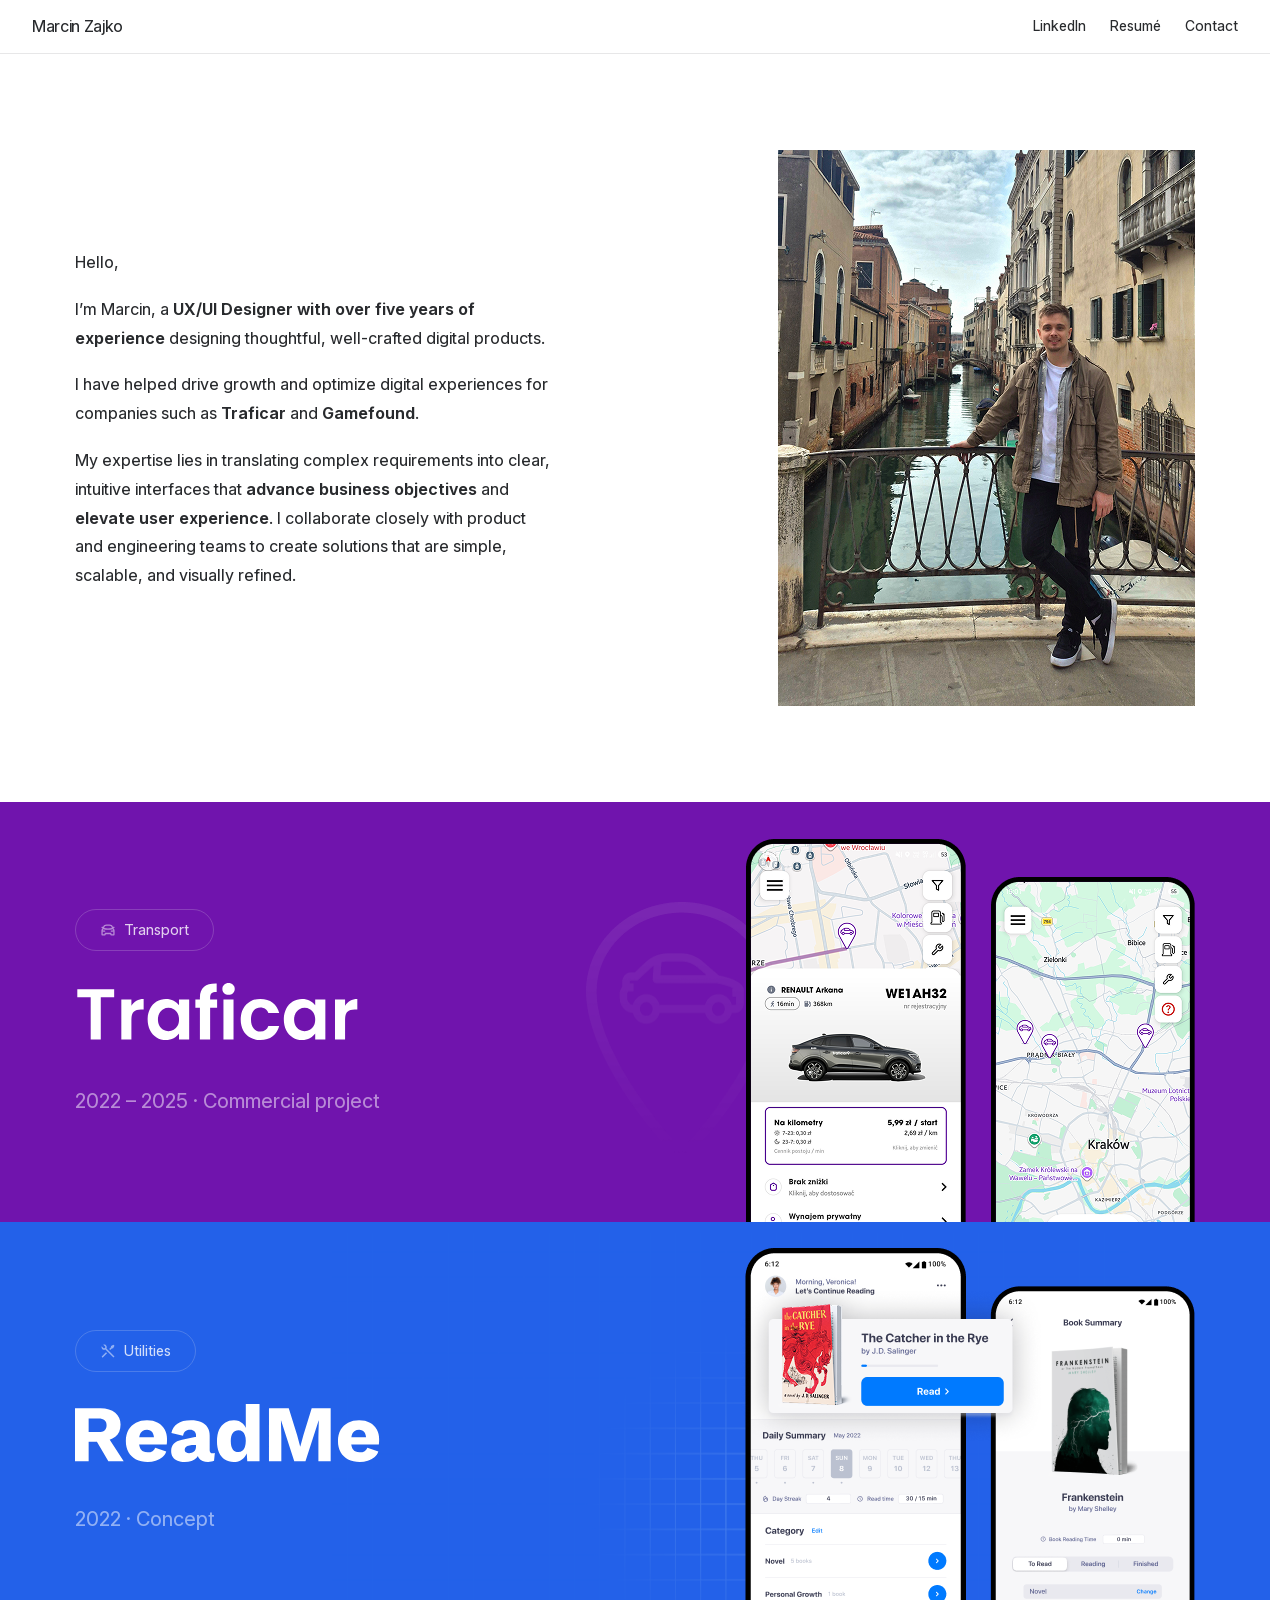
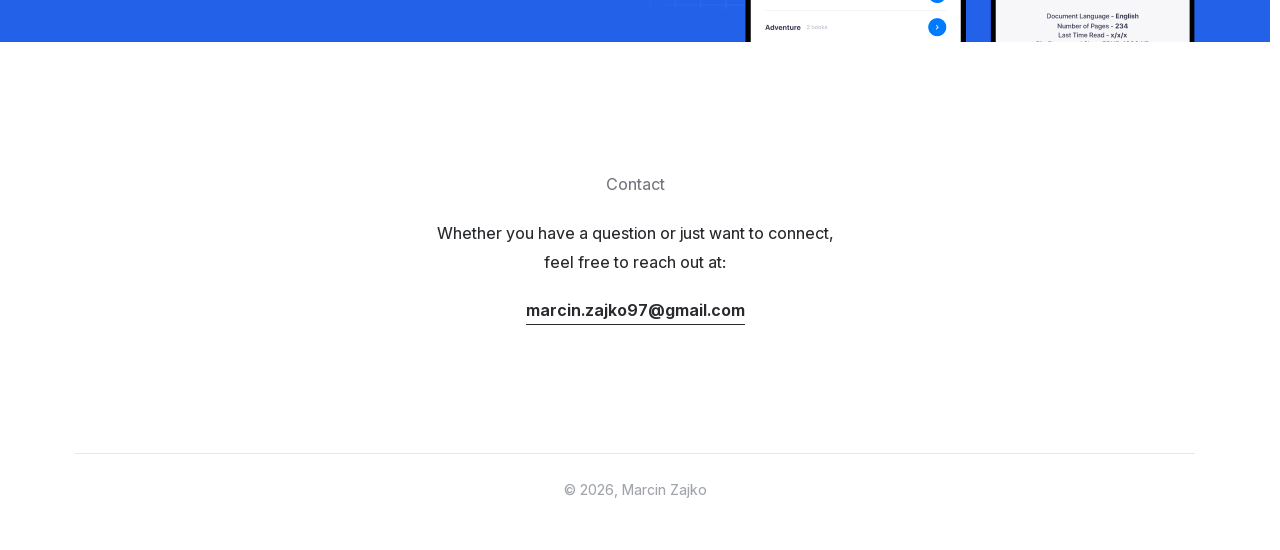
==== commit 35d675dc: "Update navigation and responsive layouts" ====
--- a/index.html
+++ b/index.html
@@ -6,10 +6,10 @@
 
   <meta
     name="description"
-    content="Marcin Zajko | UI/UX Designer"
+    content="Marcin Zajko | UX/UI Designer"
   >
 
-  <title>Marcin Zajko | UI/UX Designer</title>
+  <title>Marcin Zajko | UX/UI Designer</title>
 
   <link
   rel="icon"
@@ -33,16 +33,21 @@
       Marcin Zajko
     </a>
 
-    <nav class="site-navigation" aria-label="Main navigation">
+    <button class="site-navigation-toggle" type="button" aria-expanded="false" aria-controls="primary-navigation" aria-label="Open navigation">
+      <span aria-hidden="true"></span>
+    </button>
+
+    <nav class="site-navigation" id="primary-navigation" aria-label="Main navigation">
       <ul>
         <li>
           <a href="https://www.linkedin.com/in/marcin-zajko-0b20991ba/" target="_blank" rel="noopener">
+            <span class="site-navigation__icon site-navigation__icon--external" aria-hidden="true"></span>
             LinkedIn
           </a>
         </li>
 
         <li>
-          <a href="https://docs.google.com/document/d/1-LrXBCW5xbK3BPYhw3MSlrvgM96LC8O4StzEQayXYkE/edit?tab=t.0" target="_blank" rel="noopener">
+          <a href="resume.html">
             Resumé
           </a>
         </li>
@@ -64,7 +69,7 @@
         </p>
 
         <p>
-          I’m Marcin, a <strong>UI/UX Designer with over five years of experience</strong>
+          I’m Marcin, a <strong>UX/UI Designer with over five years of experience</strong>
           designing thoughtful, well-crafted digital products.
         </p>
 
@@ -200,8 +205,8 @@
       </p>
 
       <p>
-        If you are planning a new project or want to improve an existing one,
-        feel free to contact me at:
+        Whether you have a question or just want to connect,
+        feel free to reach out at:
       </p>
 
       <a href="mailto:marcin.zajko97@gmail.com">
--- a/css/styles.css
+++ b/css/styles.css
@@ -5,6 +5,7 @@
 html {
   font-family: var(--font-family-sans);
   scroll-behavior: smooth;
+  scrollbar-gutter: stable;
   scrollbar-color: var(--scrollbar-thumb) var(--scrollbar-track);
   scrollbar-width: thin;
 }
@@ -61,7 +62,8 @@
 }
 
 .site-header {
-  position: relative;
+  position: sticky;
+  top: 0;
   z-index: 10;
   display: flex;
   align-items: center;
@@ -70,11 +72,55 @@
   padding: var(--size-12) var(--size-32);
   border-bottom: var(--size-1) solid var(--line);
   background: var(--header-background);
+  transition: transform 250ms ease-in-out;
+}
+
+.site-header.is-scroll-hidden {
+  transform: translateY(-100%);
+}
+
+.site-header.is-scroll-visible {
+  transform: translateY(0);
 }
 
 .site-logo {
   font-weight: var(--font-weight-regular);
   letter-spacing: -0.02em;
+}
+
+.site-navigation-toggle {
+  display: none;
+  place-items: center end;
+  width: var(--size-40);
+  height: var(--size-40);
+  padding: 0;
+  border: 0;
+  color: var(--resume-tag-text);
+  background: transparent;
+  cursor: pointer;
+}
+
+.site-navigation-toggle > span {
+  width: var(--size-16);
+  height: var(--size-16);
+  background: currentColor;
+  transform: rotate(0deg);
+  transform-origin: center;
+  mask: url("../assets/icons/icon_hamburger.svg") center / contain no-repeat;
+  -webkit-mask: url("../assets/icons/icon_hamburger.svg") center / contain no-repeat;
+  transition: transform 280ms cubic-bezier(0.34, 1.35, 0.64, 1);
+}
+
+.site-navigation-toggle[aria-expanded="true"] > span {
+  transform: rotate(180deg);
+  mask-image: url("../assets/icons/icon_cancel.svg");
+  -webkit-mask-image: url("../assets/icons/icon_cancel.svg");
+}
+
+.site-navigation-toggle:focus-visible {
+  outline: var(--size-3) solid currentColor;
+  outline-offset: var(--size-4);
+  border-radius: var(--size-4);
 }
 
 .site-navigation ul,
@@ -87,7 +133,20 @@
   list-style: none;
 }
 
+.site-navigation ul,
+.site-navigation li {
+  align-items: center;
+}
+
+.site-navigation li {
+  display: flex;
+}
+
 .site-navigation a {
+  position: relative;
+  display: inline-flex;
+  align-items: center;
+  min-height: 23px;
   color: var(--ink);
   font-size: var(--size-14);
   font-weight: var(--font-weight-regular);
@@ -95,12 +154,63 @@
   transition: color 180ms ease;
 }
 
+.site-navigation__icon {
+  position: absolute;
+  top: 50%;
+  left: 0;
+  width: var(--size-16);
+  height: var(--size-16);
+  background: currentColor;
+  opacity: 0;
+  transform: translate(6px, -50%);
+  transition:
+    opacity 200ms ease,
+    transform 200ms ease;
+}
+
+.site-navigation a:has(.site-navigation__icon) {
+  padding-left: 22px;
+}
+
+.site-navigation__icon--external {
+  background: currentColor;
+  mask: url("../assets/icons/icon_external.svg") center / contain no-repeat;
+  -webkit-mask: url("../assets/icons/icon_external.svg") center / contain no-repeat;
+}
+
+.site-navigation a:focus-visible .site-navigation__icon {
+  opacity: 1;
+  transform: translate(0, -50%);
+}
+
+@media (hover: hover) and (pointer: fine) {
+  .site-navigation a:hover .site-navigation__icon {
+    opacity: 1;
+    transform: translate(0, -50%);
+  }
+
+  .site-navigation:has(a:hover) a:not(:hover) {
+    color: var(--resume-tag-text);
+  }
+
+  .case-study-page .site-navigation:has(a:hover) a:not(:hover) {
+    color: var(--text-on-color-muted);
+  }
+}
+
 .site-navigation a:hover {
   color: var(--black);
 }
 
+.site-navigation a[aria-current="page"] {
+  font-weight: var(--font-weight-medium);
+  text-decoration: underline;
+  text-decoration-thickness: var(--size-1);
+  text-underline-offset: var(--size-4);
+}
+
 .case-study-page .site-header {
-  position: absolute;
+  position: fixed;
   top: 0;
   left: 0;
   width: 100%;
@@ -109,13 +219,21 @@
   background: transparent;
 }
 
+.case-study-page .site-header.is-scroll-nav {
+  background: var(--project-navigation);
+}
+
+.case-study-page .site-header.is-scroll-nav.is-scroll-hero {
+  background: transparent;
+}
+
+.case-study-page .site-navigation-toggle {
+  color: var(--white);
+}
+
 .case-study-page .site-navigation a,
 .case-study-page .site-navigation a:hover {
   color: var(--white);
-}
-
-.case-study-page .site-navigation a:hover {
-  opacity: 0.8;
 }
 
 .case-study-page .site-header a:focus-visible {
@@ -166,6 +284,279 @@
   object-fit: cover;
 }
 
+.resume {
+  display: grid;
+  grid-template-columns: minmax(0, 2.1fr) minmax(240px, 0.9fr);
+  gap: clamp(var(--size-64), 8vw, var(--size-112));
+  width: min(var(--content-width), calc(100% - var(--size-48)));
+  margin: 0 auto;
+  padding: 92px 0 144px;
+}
+
+.resume__section-title {
+  margin-bottom: var(--size-32);
+  color: var(--label);
+  font-size: var(--size-16);
+  font-weight: var(--font-weight-regular);
+  line-height: 1.5;
+}
+
+.experience-list,
+.tag-list {
+  padding: 0;
+  margin: 0;
+  list-style: none;
+}
+
+.resume__experience > .resume__section-title {
+  margin-bottom: 0;
+}
+
+.experience-item {
+  border-bottom: var(--size-1) solid var(--line);
+}
+
+.experience-item:last-child {
+  border-bottom: 0;
+}
+
+.experience-item__summary {
+  display: grid;
+  grid-template-columns: var(--size-56) minmax(0, 1fr) var(--size-16);
+  align-items: center;
+  gap: var(--size-24);
+  width: 100%;
+  padding: var(--size-32) 0;
+  border: 0;
+  color: var(--ink);
+  background: transparent;
+  font: inherit;
+  text-align: left;
+  cursor: pointer;
+}
+
+.experience-item__summary[aria-expanded="true"] {
+  padding-bottom: 0;
+}
+
+.experience-item__summary:focus-visible {
+  outline: var(--size-3) solid var(--black);
+  outline-offset: var(--size-4);
+}
+
+.experience-item__heading,
+.experience-item__heading > span {
+  display: block;
+}
+
+.experience-item__heading {
+  transition: color 180ms ease, transform 100ms cubic-bezier(0.4, 0, 1, 1);
+}
+
+.experience-item__title {
+  font-weight: var(--font-weight-bold);
+}
+
+.experience-item__heading .experience-item__meta {
+  display: flex;
+  flex-wrap: wrap;
+  gap: 0 var(--size-4);
+  min-width: 0;
+}
+
+.experience-item__meta > span {
+  white-space: nowrap;
+}
+
+.resume__sidebar h3 {
+  color: var(--ink);
+  font-size: var(--size-16);
+  font-weight: var(--font-weight-regular);
+  line-height: 1.5;
+}
+
+.experience-item p,
+.resume__sidebar p {
+  color: var(--ink);
+  line-height: 1.6;
+}
+
+.experience-item__toggle-icon {
+  position: relative;
+  width: var(--size-16);
+  height: var(--size-16);
+  color: var(--footer-text);
+  transform: rotate(0deg) scale(1);
+  transform-origin: center;
+  transition:
+    color 180ms ease,
+    transform 300ms cubic-bezier(0.34, 1.45, 0.64, 1);
+}
+
+.experience-item__toggle-icon::before,
+.experience-item__toggle-icon::after {
+  position: absolute;
+  top: 50%;
+  left: 50%;
+  width: 10.67px;
+  height: 1.33px;
+  border-radius: 1px;
+  background: currentColor;
+  content: "";
+  transform: translate(-50%, -50%);
+}
+
+.experience-item__toggle-icon::after {
+  transform: translate(-50%, -50%) rotate(90deg);
+  transition: transform 300ms cubic-bezier(0.34, 1.45, 0.64, 1);
+}
+
+.experience-item__summary:hover .experience-item__toggle-icon,
+.experience-item__summary:focus-visible .experience-item__toggle-icon {
+  color: var(--resume-tag-text);
+}
+
+.experience-item__summary[aria-expanded="true"] .experience-item__toggle-icon {
+  color: var(--resume-tag-text);
+  transform: rotate(180deg) scale(1);
+}
+
+.experience-item__summary[aria-expanded="true"] .experience-item__toggle-icon::after {
+  transform: translate(-50%, -50%) rotate(0deg);
+}
+
+.experience-item__logo {
+  width: var(--size-54);
+  height: var(--size-54);
+  object-fit: contain;
+  transition: transform 100ms cubic-bezier(0.4, 0, 1, 1);
+}
+
+.experience-item__summary:hover .experience-item__logo,
+.experience-item__summary:hover .experience-item__heading {
+  transform: translateX(var(--size-12));
+  transition-duration: 300ms;
+  transition-timing-function: cubic-bezier(0.2, 0.7, 0.2, 1);
+}
+
+.experience-item__summary:hover .experience-item__heading {
+  color: var(--project-navigation);
+}
+
+.experience-item__panel {
+  overflow: hidden;
+  transition: height 280ms cubic-bezier(0.2, 0.7, 0.2, 1);
+}
+
+.experience-item__panel-content {
+  padding: var(--size-20) var(--size-40) var(--size-32) 80px;
+}
+
+.experience-item__panel[hidden] {
+  display: none;
+}
+
+.experience-item__panel ul {
+  padding: 0;
+  margin: 0;
+  list-style: none;
+}
+
+.experience-item__panel li {
+  line-height: 1.75;
+}
+
+.experience-item__panel li::before {
+  content: "• ";
+}
+
+.experience-item__panel p {
+  margin-top: var(--size-32);
+  line-height: 1.75;
+}
+
+.experience-item__panel p span {
+  display: block;
+  margin-bottom: var(--size-4);
+}
+
+.resume__sidebar {
+  display: flex;
+  flex-direction: column;
+  gap: var(--size-64);
+}
+
+.resume__sidebar section > p + p {
+  margin-top: var(--size-32);
+}
+
+.resume__skill-group + .resume__skill-group {
+  margin-top: var(--size-32);
+}
+
+.resume__skill-group h3 {
+  margin-bottom: 8px;
+}
+
+.tag-list {
+  display: flex;
+  flex-wrap: wrap;
+  gap: 8px;
+}
+
+.tag-list li {
+  display: inline-flex;
+  flex: 0 0 auto;
+  align-items: center;
+  height: 26px;
+  padding: 2px var(--size-16);
+  border-radius: var(--size-20);
+  color: var(--resume-tag-text);
+  background: var(--resume-tag-background);
+  font-size: var(--size-14);
+  font-weight: var(--font-weight-regular);
+  line-height: var(--size-24);
+}
+
+.tag-list li[hidden] {
+  display: none;
+}
+
+.tag-list li.tag-list__more {
+  height: 26px;
+  padding-right: 0;
+  padding-left: 0;
+  color: var(--resume-tag-text);
+  background: transparent;
+  font-weight: var(--font-weight-semibold);
+}
+
+.tag-list__more button {
+  padding: 0;
+  border: 0;
+  color: inherit;
+  background: transparent;
+  font: inherit;
+  line-height: 26px;
+  cursor: pointer;
+}
+
+.tag-list__more button:hover {
+  color: var(--resume-more-hover);
+}
+
+.resume-image {
+  height: 520px;
+  margin: 0;
+  overflow: hidden;
+}
+
+.resume-image img {
+  width: 100%;
+  height: 100%;
+  object-fit: cover;
+}
+
 .project-card {
   height: 420px;
   padding: 0 var(--size-24);
@@ -201,6 +592,12 @@
 .project-card__content {
   position: relative;
   z-index: 2;
+  transition: transform 100ms cubic-bezier(0.4, 0, 1, 1);
+}
+
+.project-card:hover .project-card__content {
+  transform: translateX(var(--size-24));
+  transition: transform 300ms cubic-bezier(0.2, 0.7, 0.2, 1);
 }
 
 .project-card__badge {
@@ -247,18 +644,30 @@
   position: relative;
   align-self: end;
   justify-self: end;
+  max-width: 100%;
+}
+
+.project-card--traficar .project-card__image {
+  width: 449px;
+  aspect-ratio: 449 / 383;
+}
+
+.project-card--readme .project-card__image {
+  width: 467px;
+  aspect-ratio: 467 / 394;
 }
 
 .project-card__mockup {
-  position: relative;
+  position: absolute;
+  right: 0;
+  bottom: 0;
   z-index: 1;
-  width: auto;
+  display: block;
+  width: 100%;
   max-width: 100%;
   height: auto;
   max-height: 520px;
   object-fit: contain;
-  --card-mockup-x: 0px;
-  --card-mockup-y: 0px;
   transition: transform 180ms ease-out;
 }
 
@@ -270,7 +679,6 @@
   height: auto;
   pointer-events: none;
   transform: translateY(-50%);
-  transition: transform 180ms ease-out;
 }
 
 .project-card--traficar .project-card__background {
@@ -284,15 +692,8 @@
   width: 171.1%;
 }
 
-.project-card > a:hover .project-card__mockup {
-  transform: translate3d(var(--card-mockup-x), var(--card-mockup-y), 0) scale(1.015);
-  transform-origin: right bottom;
-}
-
-.project-card > a:hover .project-card__background {
-  transform: translate(24px, -50%);
-  transition-duration: 700ms;
-  transition-timing-function: ease-in-out;
+.project-card:hover .project-card__mockup {
+  transform: translateX(calc(var(--size-4) * -1));
 }
 
 .case-study-hero {
@@ -321,7 +722,8 @@
   object-fit: contain;
 }
 
-.case-study-hero--traficar {
+.case-study-hero--traficar,
+.case-study-hero--readme {
   position: relative;
   display: block;
   height: 558px;
@@ -331,7 +733,8 @@
   overflow-x: clip;
 }
 
-.case-study-hero--traficar .case-study-hero__content {
+.case-study-hero--traficar .case-study-hero__content,
+.case-study-hero--readme .case-study-hero__content {
   position: absolute;
   top: 236px;
   left: max(var(--size-24), calc((100% - 1148px) / 2));
@@ -339,7 +742,8 @@
   width: min(505px, calc(100% - var(--size-48)));
 }
 
-.case-study-hero--traficar .case-study-hero__content > p {
+.case-study-hero--traficar .case-study-hero__content > p,
+.case-study-hero--readme .case-study-hero__content > p {
   margin: 0;
   color: var(--white);
   font-size: var(--size-24);
@@ -347,19 +751,22 @@
   opacity: 0.4;
 }
 
-.case-study-hero--traficar h1 {
+.case-study-hero--traficar h1,
+.case-study-hero--readme h1 {
   height: 102px;
   margin: var(--size-24) 0 0;
   line-height: 0;
 }
 
-.case-study-hero--traficar h1 img {
+.case-study-hero--traficar h1 img,
+.case-study-hero--readme h1 img {
   width: 372px;
   max-width: 100%;
   height: auto;
 }
 
-.case-study-hero--traficar .project-details {
+.case-study-hero--traficar .project-details,
+.case-study-hero--readme .project-details {
   gap: 0;
   flex-wrap: nowrap;
   width: max-content;
@@ -371,11 +778,13 @@
   white-space: nowrap;
 }
 
-.case-study-hero--traficar .project-details::-webkit-scrollbar {
+.case-study-hero--traficar .project-details::-webkit-scrollbar,
+.case-study-hero--readme .project-details::-webkit-scrollbar {
   display: none;
 }
 
-.case-study-hero--traficar .project-details li {
+.case-study-hero--traficar .project-details li,
+.case-study-hero--readme .project-details li {
   display: inline-flex;
   align-items: center;
   gap: 6px;
@@ -389,7 +798,8 @@
   opacity: 1;
 }
 
-.case-study-hero--traficar .project-details li:not(:last-child)::after {
+.case-study-hero--traficar .project-details li:not(:last-child)::after,
+.case-study-hero--readme .project-details li:not(:last-child)::after {
   width: var(--size-4);
   height: var(--size-4);
   border-radius: 50%;
@@ -424,79 +834,6 @@
   object-fit: contain;
 }
 
-.case-study-hero--readme {
-  position: relative;
-  display: block;
-  height: 558px;
-  min-height: 558px;
-  padding: 0;
-  overflow: visible;
-  overflow-x: clip;
-}
-
-.case-study-hero--readme .case-study-hero__content {
-  position: absolute;
-  top: 236px;
-  left: max(var(--size-24), calc((100% - 1148px) / 2));
-  z-index: 2;
-  width: min(505px, calc(100% - var(--size-48)));
-}
-
-.case-study-hero--readme .case-study-hero__content > p {
-  margin: 0;
-  color: var(--white);
-  font-size: var(--size-24);
-  line-height: 1.2;
-  opacity: 0.4;
-}
-
-.case-study-hero--readme h1 {
-  height: 102px;
-  margin: var(--size-24) 0 0;
-  font-size: clamp(56px, 9vw, var(--size-112));
-  line-height: 0;
-  letter-spacing: -0.06em;
-}
-
-.case-study-hero--readme h1 img {
-  width: 372px;
-  max-width: 100%;
-  height: auto;
-}
-
-.case-study-hero--readme .project-details {
-  gap: 0;
-  flex-wrap: nowrap;
-  width: max-content;
-  margin-top: var(--size-32);
-  max-width: none;
-  overflow-x: auto;
-  color: var(--white);
-  scrollbar-width: none;
-  white-space: nowrap;
-}
-
-.case-study-hero--readme .project-details::-webkit-scrollbar {
-  display: none;
-}
-
-.case-study-hero--readme .project-details li {
-  display: inline-flex;
-  align-items: center;
-  gap: 6px;
-  line-height: 24px;
-}
-
-.case-study-hero--readme .project-details li:not(:last-child)::after {
-  width: var(--size-4);
-  height: var(--size-4);
-  border-radius: 50%;
-  background: var(--line-on-color);
-  content: "";
-  flex: 0 0 var(--size-4);
-  margin: 0 var(--size-24);
-}
-
 .case-study-hero--readme .case-study-hero__lines {
   position: absolute;
   top: 91px;
@@ -565,17 +902,18 @@
   color: var(--muted);
 }
 
-.case-study-hero--traficar + .case-study-introduction {
-  display: block;
-  width: min(calc(var(--content-width) + var(--size-28)), calc(100% - var(--size-48)));
-  max-width: none;
-  padding: 200px 0 0;
-}
-
+.case-study-hero--traficar + .case-study-introduction,
 .case-study-hero--readme + .case-study-introduction {
   display: block;
   width: min(calc(var(--content-width) + var(--size-28)), calc(100% - var(--size-48)));
   max-width: none;
+}
+
+.case-study-hero--traficar + .case-study-introduction {
+  padding: 200px 0 0;
+}
+
+.case-study-hero--readme + .case-study-introduction {
   padding: 200px 0 148px;
 }
 
@@ -594,45 +932,18 @@
   border-left: 0;
 }
 
-.case-study-hero--traficar + .case-study-introduction article:first-child {
-  padding-top: 0;
-}
-
+.case-study-hero--traficar + .case-study-introduction article:first-child,
 .case-study-hero--readme + .case-study-introduction article:first-child {
   padding-top: 0;
 }
 
-.case-study-hero--traficar + .case-study-introduction article:last-child {
-  padding-bottom: 0;
-  border-bottom: 0;
-}
-
+.case-study-hero--traficar + .case-study-introduction article:last-child,
 .case-study-hero--readme + .case-study-introduction article:last-child {
   padding-bottom: 0;
   border-bottom: 0;
 }
 
-.case-study-hero--traficar + .case-study-introduction h2 {
-  display: flex;
-  align-items: center;
-  gap: var(--size-12);
-  margin: 0;
-  color: var(--label);
-  font-size: var(--size-16);
-  font-weight: var(--font-weight-regular);
-  line-height: 1.8;
-  letter-spacing: 0;
-}
-
-.case-study-hero--traficar + .case-study-introduction h2::before {
-  display: block;
-  width: 9px;
-  height: 16px;
-  background: url("../assets/images/traficar/rec_mark_traficar.svg") center / contain no-repeat;
-  content: "";
-  flex: 0 0 9px;
-}
-
+.case-study-hero--traficar + .case-study-introduction h2,
 .case-study-hero--readme + .case-study-introduction h2 {
   display: flex;
   align-items: center;
@@ -645,6 +956,15 @@
   letter-spacing: 0;
 }
 
+.case-study-hero--traficar + .case-study-introduction h2::before {
+  display: block;
+  width: 9px;
+  height: 16px;
+  background: url("../assets/images/traficar/rec_mark_traficar.svg") center / contain no-repeat;
+  content: "";
+  flex: 0 0 9px;
+}
+
 .case-study-hero--readme + .case-study-introduction h2::before {
   display: block;
   width: 9px;
@@ -654,10 +974,7 @@
   flex: 0 0 9px;
 }
 
-.case-study-hero--traficar + .case-study-introduction p {
-  color: var(--ink);
-}
-
+.case-study-hero--traficar + .case-study-introduction p,
 .case-study-hero--readme + .case-study-introduction p {
   color: var(--ink);
 }
@@ -966,10 +1283,6 @@
   margin: var(--size-12) auto 0;
   background: url("../assets/images/readme/triangle.svg") center / contain no-repeat;
   content: "";
-}
-
-.readme-research-grid ol {
-  color: var(--readme-paragraph);
 }
 
 .readme-research-grid > article > img {
@@ -1588,17 +1901,54 @@
 }
 
 @media (max-width: 800px) {
+  .resume {
+    grid-template-columns: 1fr;
+    gap: var(--size-96);
+    padding-top: var(--size-64);
+  }
+
+  .resume__sidebar {
+    display: grid;
+    grid-template-columns: repeat(2, minmax(0, 1fr));
+  }
+
+  .resume-image {
+    height: 360px;
+  }
+
+  .project-card {
+    height: 700px;
+  }
+
+  .project-card > a {
+    grid-template-columns: 1fr;
+    grid-template-rows: auto minmax(0, 1fr);
+    gap: var(--size-32);
+    padding-top: var(--size-48);
+  }
+
+  .project-card__image,
+  .project-card--traficar .project-card__image,
+  .project-card--readme .project-card__image {
+    align-self: end;
+    justify-self: center;
+    width: min(100%, 420px);
+    max-width: none;
+  }
+
   .project-navigation {
     padding-right: var(--size-24);
     padding-left: var(--size-24);
   }
 
-  .case-study-hero--traficar {
+  .case-study-hero--traficar,
+  .case-study-hero--readme {
     height: 720px;
     min-height: 720px;
   }
 
-  .case-study-hero--traficar .case-study-hero__content {
+  .case-study-hero--traficar .case-study-hero__content,
+  .case-study-hero--readme .case-study-hero__content {
     top: 96px;
     left: var(--size-24);
     width: calc(100% - var(--size-48));
@@ -1610,9 +1960,11 @@
 
   .case-study-hero--traficar .case-study-hero__mockup {
     top: 280px;
-    right: 50%;
+    right: auto;
+    left: 50%;
     width: min(580px, calc(100% - var(--size-48)));
-    transform: translateX(50%);
+    transform: none;
+    translate: -50% 0;
   }
 
   .about,
@@ -1639,29 +1991,12 @@
 
   .case-study-hero {
     gap: var(--size-48);
-  }
-
-  .case-study-hero > img {
-    max-height: 430px;
-  }
-
-  .case-study-hero {
     min-height: auto;
   }
 
   .case-study-hero > img {
     justify-self: center;
-  }
-
-  .case-study-hero--readme {
-    height: 720px;
-    min-height: 720px;
-  }
-
-  .case-study-hero--readme .case-study-hero__content {
-    top: 96px;
-    left: var(--size-24);
-    width: calc(100% - var(--size-48));
+    max-height: 430px;
   }
 
   .case-study-hero--readme .case-study-hero__lines {
@@ -1670,9 +2005,22 @@
 
   .case-study-hero--readme .case-study-hero__mockup {
     top: 300px;
-    right: 50%;
+    right: auto;
+    left: 50%;
     width: min(534px, calc(100% - var(--size-48)));
-    transform: translateX(50%);
+    transform: none;
+    translate: -50% 0;
+  }
+
+  .case-study-hero--traficar .project-details,
+  .case-study-hero--readme .project-details {
+    gap: var(--size-24);
+  }
+
+  .case-study-hero--traficar .project-details li:not(:last-child)::after,
+  .case-study-hero--readme .project-details li:not(:last-child)::after {
+    margin-right: 0;
+    margin-left: 0;
   }
 
   .case-study-introduction {
@@ -1688,7 +2036,6 @@
   }
 
   .case-study-hero--traficar + .case-study-introduction {
-    display: block;
     width: calc(100% - var(--size-48));
     padding: max(0px, min(379px, calc(110vw - 377px))) 0 0;
   }
@@ -1710,19 +2057,12 @@
     border-bottom: var(--size-1) solid var(--line);
   }
 
-  .case-study-hero--traficar + .case-study-introduction article:first-child {
-    padding-top: 0;
-  }
-
+  .case-study-hero--traficar + .case-study-introduction article:first-child,
   .case-study-hero--readme + .case-study-introduction article:first-child {
     padding-top: 0;
   }
 
-  .case-study-hero--traficar + .case-study-introduction article:last-child {
-    padding-bottom: 0;
-    border-bottom: 0;
-  }
-
+  .case-study-hero--traficar + .case-study-introduction article:last-child,
   .case-study-hero--readme + .case-study-introduction article:last-child {
     padding-bottom: 0;
     border-bottom: 0;
@@ -1820,6 +2160,71 @@
 }
 
 @media (max-width: 560px) {
+  body.mobile-navigation-open {
+    overflow: hidden;
+  }
+
+  body.mobile-navigation-open:not(.case-study-page) {
+    padding-top: var(--size-64);
+  }
+
+  body.mobile-navigation-open::before {
+    position: fixed;
+    z-index: 9;
+    inset: 0;
+    background: rgba(0, 0, 0, 0.6);
+    content: "";
+  }
+
+  .case-study-page--readme {
+    overflow-x: clip;
+  }
+
+  .resume {
+    width: min(
+      calc(100% - (var(--mobile-gutter) * 2)),
+      var(--content-width)
+    );
+  }
+
+  .experience-item__summary {
+    grid-template-columns: var(--size-48) minmax(0, 1fr) var(--size-16);
+    align-items: start;
+    gap: var(--size-16);
+  }
+
+  .experience-item__logo {
+    width: var(--size-48);
+    height: var(--size-48);
+  }
+
+  .experience-item__toggle-icon {
+    grid-column: 3;
+    grid-row: 1;
+    justify-self: end;
+  }
+
+  .experience-item__heading {
+    min-width: 0;
+  }
+
+  .experience-item__panel-content {
+    padding-left: var(--size-64);
+  }
+
+  .experience-item__summary:hover .experience-item__logo,
+  .experience-item__summary:hover .experience-item__heading {
+    transform: none;
+  }
+
+  .resume__sidebar {
+    grid-template-columns: 1fr;
+  }
+
+  .resume-image {
+    height: 280px;
+  }
+
   .project-navigation {
     grid-template-columns: minmax(0, 1fr);
     grid-auto-rows: 108px;
@@ -1827,9 +2232,9 @@
     height: auto;
     min-height: 348px;
     padding-top: var(--size-64);
-    padding-right: var(--size-16);
+    padding-right: var(--mobile-gutter);
     padding-bottom: var(--size-64);
-    padding-left: var(--size-16);
+    padding-left: var(--mobile-gutter);
   }
 
   .project-navigation__link--previous,
@@ -1838,30 +2243,177 @@
   }
 
   .site-header {
-    align-items: flex-start;
-    gap: var(--size-16);
+    display: grid;
+    grid-template-columns: minmax(0, 1fr) var(--size-40);
+    align-items: center;
+    gap: 0;
+    padding-right: var(--mobile-gutter);
+    padding-left: var(--mobile-gutter);
+  }
+
+  .site-navigation-toggle {
+    display: grid;
+    color: var(--resume-tag-text);
+  }
+
+  .case-study-page .site-navigation-toggle {
+    color: var(--white);
+  }
+
+  .site-navigation__icon {
+    color: var(--footer-text);
+  }
+
+  .mobile-navigation-ready .site-navigation {
+    display: none;
+  }
+
+  .site-header.is-menu-open,
+  .case-study-page .site-header.is-menu-open {
+    position: fixed;
+    top: 0;
+    right: 0;
+    left: 0;
+    align-content: start;
+    grid-template-rows: var(--size-40) auto;
+    width: 100%;
+    min-height: 0;
+    padding: var(--size-12) var(--mobile-gutter) 0;
+    border-bottom: 0;
+    isolation: isolate;
+    color: var(--ink);
+    background: var(--white) !important;
+  }
+
+  .site-header.is-menu-open::after {
+    position: absolute;
+    top: calc(var(--size-12) + var(--size-40) + var(--size-12));
+    right: 0;
+    left: 0;
+    border-top: var(--size-1) solid var(--line);
+    content: "";
+  }
+
+  .case-study-page .site-header.is-menu-open .site-navigation-toggle {
+    color: var(--resume-tag-text);
+  }
+
+  .mobile-navigation-ready.is-menu-open .site-navigation {
+    display: block;
+    grid-column: 1 / -1;
+    width: calc(100% + (var(--mobile-gutter) * 2));
+    margin-top: var(--size-12);
+    margin-left: calc(var(--mobile-gutter) * -1);
+    background: var(--white);
   }
 
   .site-navigation ul {
-    justify-content: flex-end;
-    gap: var(--size-4) var(--size-14);
+    justify-content: flex-start;
+    gap: var(--size-4) var(--size-24);
+  }
+
+  .is-menu-open .site-navigation ul {
+    display: block;
+    animation: mobile-navigation-items-in 200ms ease-out both;
+  }
+
+  .is-menu-open .site-navigation li {
+    display: block;
+    width: 100%;
+  }
+
+  .is-menu-open .site-navigation li:not(:last-child) {
+    border-bottom: var(--size-1) solid var(--line);
+  }
+
+  .is-menu-open .site-navigation a,
+  .case-study-page .is-menu-open .site-navigation a,
+  .case-study-page .is-menu-open .site-navigation a:hover {
+    display: flex;
+    justify-content: space-between;
+    width: 100%;
+    height: var(--size-52);
+    min-height: var(--size-52);
+    padding: var(--size-12) var(--mobile-gutter);
+    color: var(--ink);
+    font-size: var(--size-16);
+  }
+
+  .case-study-page .is-menu-open .site-navigation:has(a:hover) a:not(:hover) {
+    color: var(--ink);
+  }
+
+  .is-menu-open .site-navigation a:has(.site-navigation__icon) {
+    padding-left: var(--mobile-gutter);
+  }
+
+  .is-menu-open .site-navigation__icon {
+    right: var(--mobile-gutter);
+    left: auto;
+    opacity: 1;
+    transform: translate(0, -50%);
   }
 
   .about {
-    width: min(100% - var(--size-32), var(--content-width));
-  }
-
-  .case-study-hero--traficar + .case-study-introduction {
-    width: calc(100% - var(--size-32));
-  }
-
+    width: min(
+      calc(100% - (var(--mobile-gutter) * 2)),
+      var(--content-width)
+    );
+  }
+
+  .case-study-hero--traficar + .case-study-introduction,
   .case-study-hero--readme + .case-study-introduction {
-    width: calc(100% - var(--size-32));
+    width: calc(100% - (var(--mobile-gutter) * 2));
+  }
+
+  .case-study-hero--traficar .case-study-hero__content,
+  .case-study-hero--readme .case-study-hero__content {
+    top: 150px;
+  }
+
+  .case-study-hero--traficar .case-study-hero__mockup,
+  .case-study-hero--readme .case-study-hero__mockup {
+    top: 400px;
+  }
+
+  .case-study-hero--traficar + .case-study-introduction,
+  .case-study-hero--readme + .case-study-introduction {
+    padding-top: clamp(var(--size-96), calc(123vw - 365px), 240px);
+  }
+
+  .case-study-hero--readme + .case-study-introduction {
+    padding-bottom: var(--size-112);
+  }
+
+  .case-study-page--traficar .case-study-image {
+    height: 320px;
+    object-fit: cover;
   }
 
   .project-card {
-    padding-right: var(--size-16);
-    padding-left: var(--size-16);
+    height: 600px;
+    padding-right: var(--mobile-gutter);
+    padding-left: var(--mobile-gutter);
+  }
+
+  .case-study-hero--traficar .case-study-hero__content,
+  .case-study-hero--readme .case-study-hero__content {
+    left: var(--mobile-gutter);
+    width: calc(100% - (var(--mobile-gutter) * 2));
+  }
+
+  .case-study-hero--traficar h1 img,
+  .case-study-hero--readme h1 img {
+    width: 100%;
+    max-width: 372px;
+  }
+
+  .case-study-hero--traficar .case-study-hero__mockup {
+    width: min(580px, calc(100% - (var(--mobile-gutter) * 2)));
+  }
+
+  .case-study-hero--readme .case-study-hero__mockup {
+    width: min(534px, calc(100% - (var(--mobile-gutter) * 2)));
   }
 
   .case-study-hero--traficar .project-details {
@@ -1869,16 +2421,33 @@
     max-width: 100%;
   }
 
+  .case-study-hero--traficar .project-details,
+  .case-study-hero--readme .project-details {
+    width: 100%;
+    max-width: 100%;
+    display: flex;
+    flex-wrap: wrap;
+    gap: var(--size-24);
+  }
+
   .project-card > a {
     grid-template-columns: 1fr;
     grid-template-rows: auto minmax(0, 1fr);
-    gap: var(--size-24);
+    gap: var(--size-32);
     padding-top: var(--size-32);
   }
 
-  .project-card__image {
+  .project-card:hover .project-card__content {
+    transform: none;
+  }
+
+  .project-card__image,
+  .project-card--traficar .project-card__image,
+  .project-card--readme .project-card__image {
     align-self: end;
-    max-width: min(68%, 260px);
+    justify-self: center;
+    width: min(100%, 360px);
+    max-width: none;
   }
 
   .project-details {
@@ -1899,6 +2468,7 @@
   }
 
   .readme-process__timeline {
+    width: calc(100% - (var(--mobile-gutter) * 2));
     padding: var(--size-64) 0 var(--size-96);
   }
 
@@ -1917,16 +2487,22 @@
 
   .readme-phase__header {
     min-height: 128px;
-    padding-right: var(--size-24);
-    padding-left: var(--size-24);
+    padding-right: var(--mobile-gutter);
+    padding-left: var(--mobile-gutter);
   }
 
   .readme-phase__header > div {
     gap: var(--size-12);
   }
 
-  .readme-phase__header h2 {
+  .case-study-page--readme .readme-phase__header h2 {
     font-size: var(--size-20);
+  }
+
+  .case-study-page--readme .readme-phase__header > div > img {
+    flex-basis: var(--size-24);
+    width: var(--size-24);
+    height: var(--size-24);
   }
 
   .readme-phase__header > p {
@@ -1938,7 +2514,8 @@
   }
 
   .readme-phase__content {
-    padding: var(--size-64) var(--size-16) var(--size-96);
+    width: calc(100% - (var(--mobile-gutter) * 2));
+    padding: var(--size-64) 0 var(--size-96);
   }
 
   .readme-subsection + .readme-subsection {
@@ -1951,6 +2528,26 @@
     grid-template-columns: 1fr;
   }
 
+  .case-study-page--readme .readme-competitors li {
+    flex-direction: column;
+    align-items: flex-start;
+    gap: 8px;
+  }
+
+  .case-study-page--readme .readme-competitor__name {
+    max-width: 100%;
+    white-space: nowrap;
+  }
+
+  .case-study-page--readme .readme-competitors > li > span:last-child {
+    gap: 8px;
+    margin-left: var(--size-56);
+  }
+
+  .case-study-page--readme .readme-competitors > li > span:last-child img {
+    order: -1;
+  }
+
   .readme-stat-grid article,
   .readme-persona__summary {
     padding: var(--size-32) var(--size-24);
@@ -1972,10 +2569,18 @@
     grid-column: 1;
   }
 
+  .case-study-page--readme .readme-persona__image {
+    margin-top: 0;
+  }
+
   .readme-empathy-map article {
     padding: var(--size-24) var(--size-16);
   }
 
+  .readme-empathy-map__person {
+    order: -1;
+  }
+
   .readme-empathy-map ul {
     grid-template-columns: 1fr;
   }
@@ -1984,6 +2589,54 @@
     min-height: 92px;
   }
 
+  .contact {
+    padding-right: var(--mobile-gutter);
+    padding-left: var(--mobile-gutter);
+  }
+
+  .contact > p:not(.contact__label) {
+    text-wrap: balance;
+  }
+
+  .site-footer {
+    padding-right: var(--mobile-gutter);
+    padding-left: var(--mobile-gutter);
+  }
+
+  .site-footer::before {
+    width: calc(100% - (var(--mobile-gutter) * 2));
+  }
+
+}
+
+@keyframes mobile-navigation-items-in {
+  from {
+    opacity: 0;
+    transform: translateY(calc(var(--size-24) * -1));
+  }
+
+  to {
+    opacity: 1;
+    transform: translateY(0);
+  }
+}
+
+@media (max-width: 420px) {
+  .resume {
+    width: calc(100% - var(--size-48));
+  }
+
+  .case-study-hero--traficar .case-study-hero__mockup,
+  .case-study-hero--readme .case-study-hero__mockup {
+    top: 460px;
+  }
+}
+
+@media (max-width: 340px) {
+  .case-study-hero--traficar .case-study-hero__mockup,
+  .case-study-hero--readme .case-study-hero__mockup {
+    top: 520px;
+  }
 }
 
 @media (prefers-reduced-motion: reduce) {
@@ -1996,6 +2649,11 @@
   *::after {
     transition-duration: 0.01ms !important;
   }
+
+  .is-menu-open .site-navigation ul {
+    animation: none !important;
+  }
+
 }
 
 /* Case study scroll reveal */
@@ -2005,8 +2663,8 @@
   opacity: 0;
   transform: translateY(var(--size-24));
   transition:
-    opacity 600ms ease,
-    transform 700ms cubic-bezier(0.2, 0.7, 0.2, 1);
+    opacity 450ms ease,
+    transform 500ms cubic-bezier(0.2, 0.7, 0.2, 1);
 }
 
 .case-study-page--readme.scrolly-ready .scrolly-reveal.is-visible,
@@ -2028,15 +2686,15 @@
 }
 
 .case-study-page.scrolly-ready .case-study-hero__content.hero-reveal {
-  animation: case-study-reveal-up 700ms cubic-bezier(0.2, 0.7, 0.2, 1) 100ms both;
+  animation: case-study-reveal-up 500ms cubic-bezier(0.2, 0.7, 0.2, 1) 50ms both;
 }
 
 .case-study-page.scrolly-ready .case-study-hero__mockup.hero-reveal {
-  animation: case-study-reveal-up 800ms cubic-bezier(0.2, 0.7, 0.2, 1) 450ms both;
+  animation: case-study-reveal-up 600ms cubic-bezier(0.2, 0.7, 0.2, 1) 250ms both;
 }
 
 .case-study-page.scrolly-ready .case-study-introduction article.intro-reveal {
-  animation: case-study-reveal-up 700ms cubic-bezier(0.2, 0.7, 0.2, 1) 1300ms both;
+  animation: case-study-reveal-up 500ms cubic-bezier(0.2, 0.7, 0.2, 1) 700ms both;
 }
 
 @media (prefers-reduced-motion: reduce) {
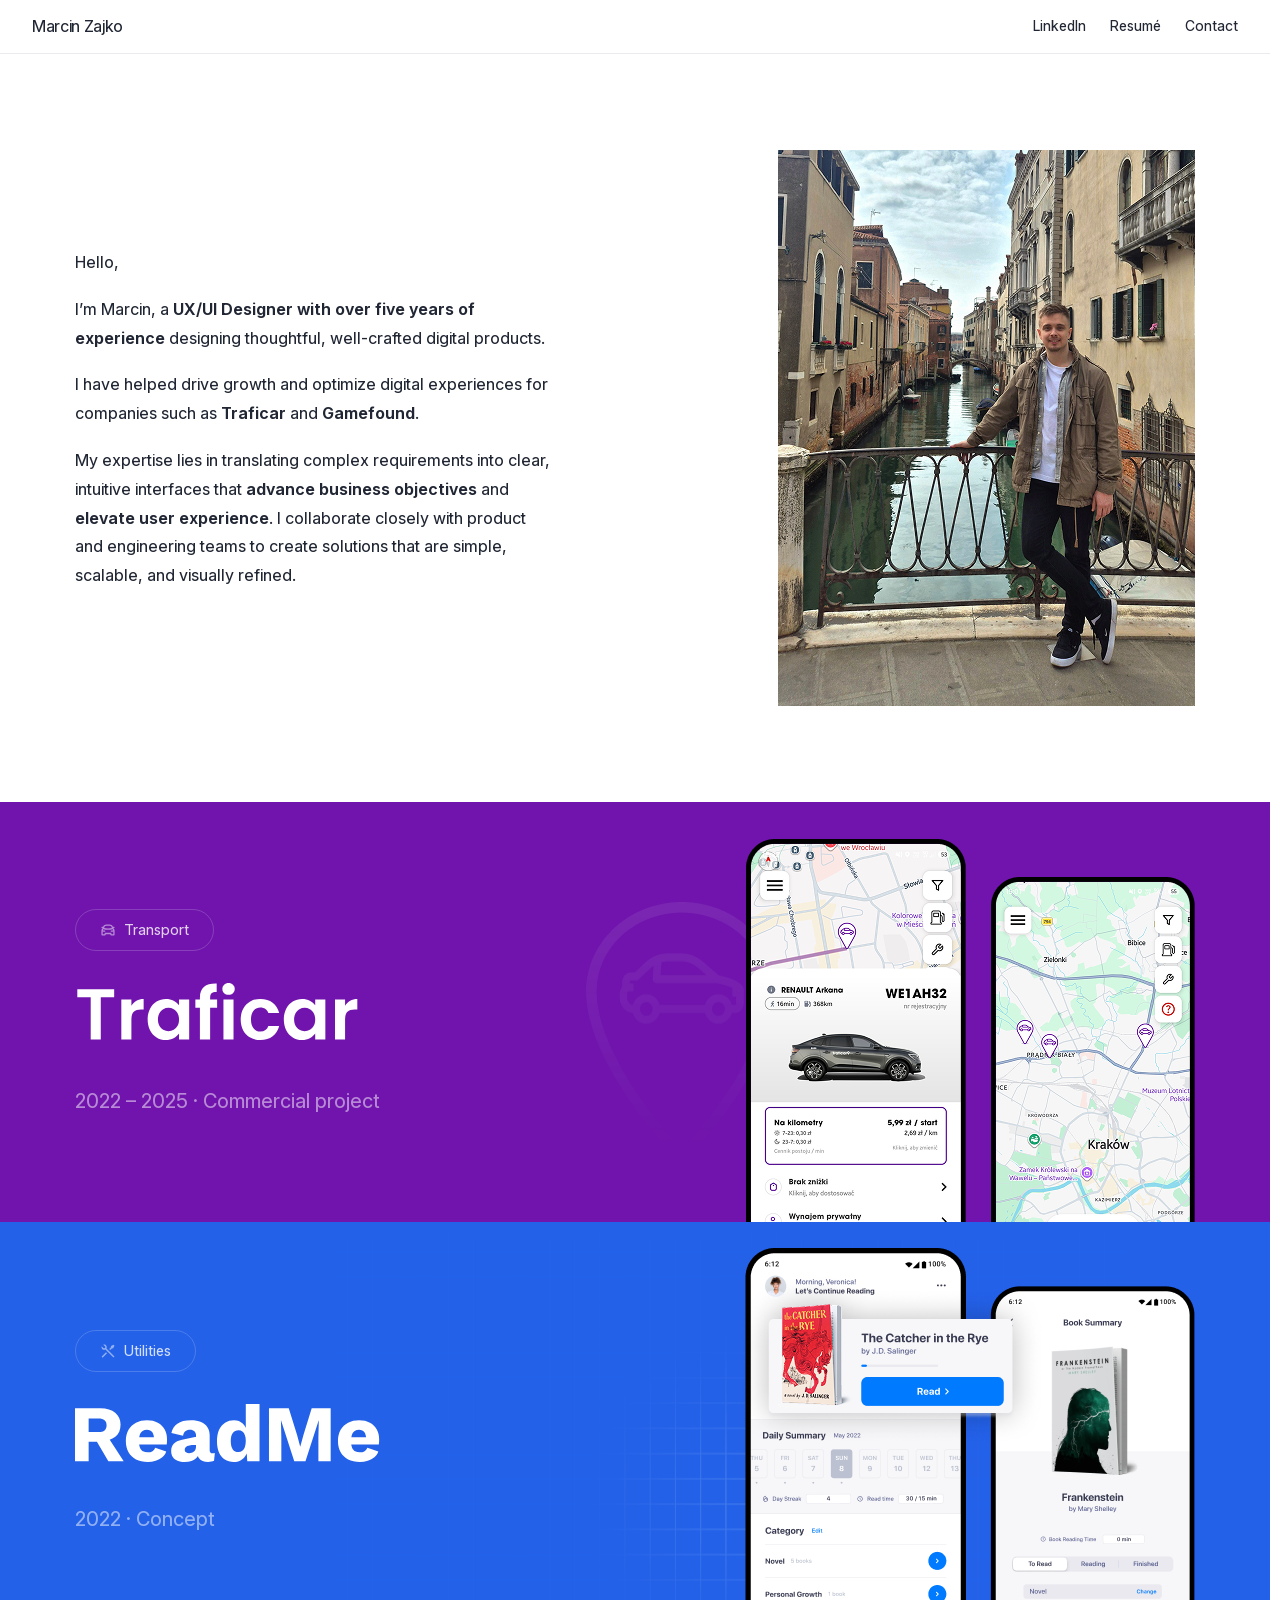
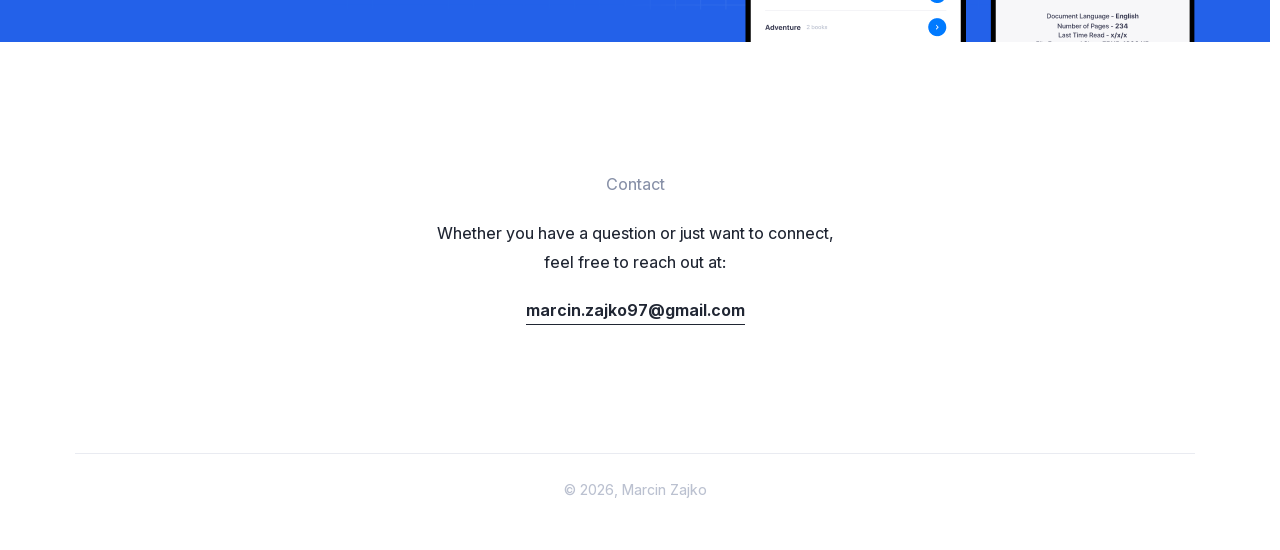
==== commit d9e26ef0: "Redesign resume page and reorganize assets" ====
--- a/index.html
+++ b/index.html
@@ -89,7 +89,7 @@
 
       <div class="about__image">
         <img
-          src="assets/images/home/profile_pic_img.png"
+          src="assets/pages/home/profile_pic_img.png"
           alt="Marcin Zajko standing on a bridge in Venice"
           width="417"
           height="556"
@@ -115,7 +115,7 @@
             <h2 class="project-card__title">
               <img
                 class="project-card__logo"
-                src="assets/images/home/traficar_logo.svg"
+                src="assets/pages/home/traficar_logo.svg"
                 alt="Traficar"
                 width="285"
                 height="61"
@@ -128,7 +128,7 @@
           <div class="project-card__image">
             <img
               class="project-card__background"
-              src="assets/images/home/bg_traficar.png"
+              src="assets/pages/home/bg_traficar.png"
               alt=""
               width="192"
               height="258"
@@ -138,7 +138,7 @@
 
             <img
               class="project-card__mockup"
-              src="assets/images/home/mock_traficar.png"
+              src="assets/pages/home/mock_traficar.png"
               alt="Preview of the Traficar mobile application"
               width="449"
               height="383"
@@ -165,7 +165,7 @@
             <h2 class="project-card__title">
               <img
                 class="project-card__logo"
-                src="assets/images/home/readme_logo.svg"
+                src="assets/pages/home/readme_logo.svg"
                 alt="ReadMe"
                 width="305"
                 height="58"
@@ -178,7 +178,7 @@
           <div class="project-card__image">
             <img
               class="project-card__background"
-              src="assets/images/home/bg_readme.png"
+              src="assets/pages/home/bg_readme.png"
               alt=""
               width="799"
               height="377"
@@ -188,7 +188,7 @@
 
             <img
               class="project-card__mockup"
-              src="assets/images/home/mock_readme.png"
+              src="assets/pages/home/mock_readme.png"
               alt="Preview of the ReadMe mobile application"
               width="467"
               height="394"
--- a/css/styles.css
+++ b/css/styles.css
@@ -468,6 +468,7 @@
 
 .experience-item__panel li::before {
   content: "• ";
+  font-size: 12px;
 }
 
 .experience-item__panel p {
@@ -960,7 +961,7 @@
   display: block;
   width: 9px;
   height: 16px;
-  background: url("../assets/images/traficar/rec_mark_traficar.svg") center / contain no-repeat;
+  background: url("../assets/pages/traficar/rec_mark_traficar.svg") center / contain no-repeat;
   content: "";
   flex: 0 0 9px;
 }
@@ -969,7 +970,7 @@
   display: block;
   width: 9px;
   height: 16px;
-  background: url("../assets/images/readme/rec_mark_readme.svg") center / contain no-repeat;
+  background: url("../assets/pages/readme/rec_mark_readme.svg") center / contain no-repeat;
   content: "";
   flex: 0 0 9px;
 }
@@ -1039,19 +1040,19 @@
 }
 
 .readme-process__timeline li:nth-child(1)::before {
-  background-image: url("../assets/images/readme/discover.svg");
+  background-image: url("../assets/pages/readme/discover.svg");
 }
 
 .readme-process__timeline li:nth-child(2)::before {
-  background-image: url("../assets/images/readme/define.svg");
+  background-image: url("../assets/pages/readme/define.svg");
 }
 
 .readme-process__timeline li:nth-child(3)::before {
-  background-image: url("../assets/images/readme/ideate.svg");
+  background-image: url("../assets/pages/readme/ideate.svg");
 }
 
 .readme-process__timeline li:nth-child(4)::before {
-  background-image: url("../assets/images/readme/design.svg");
+  background-image: url("../assets/pages/readme/design.svg");
 }
 
 .readme-process__timeline li span {
@@ -1081,7 +1082,7 @@
     );
   color: var(--white);
   background-color: var(--readme);
-  background-image: url("../assets/images/readme/section_bg.png");
+  background-image: url("../assets/pages/readme/section_bg.png");
   background-position: center;
   background-size: cover;
 }
@@ -1281,7 +1282,7 @@
   width: 16px;
   height: 14px;
   margin: var(--size-12) auto 0;
-  background: url("../assets/images/readme/triangle.svg") center / contain no-repeat;
+  background: url("../assets/pages/readme/triangle.svg") center / contain no-repeat;
   content: "";
 }
 
@@ -2172,7 +2173,7 @@
     position: fixed;
     z-index: 9;
     inset: 0;
-    background: rgba(0, 0, 0, 0.6);
+    background: rgba(12, 15, 22, 0.6);
     content: "";
   }
 
@@ -2656,6 +2657,407 @@
 
 }
 
+/* Resume page */
+.resume {
+  display: grid;
+  grid-template-columns: 234px minmax(0, 1fr);
+  align-items: start;
+  gap: clamp(var(--size-64), 9vw, 136px);
+  width: min(var(--content-width), calc(100% - var(--size-48)));
+  margin: 0 auto;
+  padding: 92px 0 144px;
+}
+
+.resume-navigation {
+  --resume-navigation-top: 48px;
+  --resume-navigation-top-with-header: 80px;
+
+  position: sticky;
+  top: var(--resume-navigation-top);
+  display: grid;
+  gap: 8px;
+  transition: top 250ms ease-in-out;
+}
+
+.site-header.is-scroll-visible + main .resume-navigation {
+  top: var(--resume-navigation-top-with-header);
+}
+
+.resume-navigation__link {
+  display: flex;
+  align-items: center;
+  gap: 8px;
+  width: 234px;
+  height: 32px;
+  padding: 4px var(--size-12);
+  border-radius: var(--size-4);
+  color: var(--resume-muted);
+  text-decoration: none;
+  transition:
+    padding-left 200ms ease-in-out,
+    color 200ms ease-in-out,
+    background-color 200ms ease-in-out;
+}
+
+.resume-navigation__link::before {
+  display: block;
+  flex: 0 0 var(--size-16);
+  width: var(--size-16);
+  height: var(--size-16);
+  background-color: currentColor;
+  content: "";
+  -webkit-mask-position: center;
+  -webkit-mask-repeat: no-repeat;
+  -webkit-mask-size: contain;
+  mask-position: center;
+  mask-repeat: no-repeat;
+  mask-size: contain;
+}
+
+.resume-navigation__link--experience::before {
+  -webkit-mask-image: url("../assets/pages/resume/Icon=exp.svg");
+  mask-image: url("../assets/pages/resume/Icon=exp.svg");
+}
+
+.resume-navigation__link--education::before {
+  -webkit-mask-image: url("../assets/pages/resume/Icon=education.svg");
+  mask-image: url("../assets/pages/resume/Icon=education.svg");
+}
+
+.resume-navigation__link--skills::before {
+  -webkit-mask-image: url("../assets/pages/resume/Icon=skills.svg");
+  mask-image: url("../assets/pages/resume/Icon=skills.svg");
+}
+
+.resume-navigation__link--tools::before {
+  -webkit-mask-image: url("../assets/pages/resume/Icon=tool.svg");
+  mask-image: url("../assets/pages/resume/Icon=tool.svg");
+}
+
+.resume-navigation__link--languages::before {
+  -webkit-mask-image: url("../assets/pages/resume/Icon=language.svg");
+  mask-image: url("../assets/pages/resume/Icon=language.svg");
+}
+
+.resume-navigation__link:hover {
+  padding-left: var(--size-16);
+  color: var(--resume-text);
+  background: transparent;
+}
+
+.resume-navigation__link:focus-visible {
+  padding-left: var(--size-16);
+  color: var(--resume-text);
+  background: var(--resume-hover);
+  outline: var(--size-1) solid var(--resume-muted);
+  outline-offset: var(--size-1);
+}
+
+.resume-navigation__link.is-active {
+  color: var(--resume-heading);
+  background: var(--resume-active);
+}
+
+.resume-navigation__link.is-active:hover,
+.resume-navigation__link.is-active:focus-visible {
+  padding-left: var(--size-12);
+  color: var(--resume-heading);
+  background: var(--resume-active);
+}
+
+.resume-navigation__link[aria-disabled="true"],
+.resume-navigation__link.is-disabled {
+  color: var(--resume-muted);
+  background: transparent;
+  pointer-events: none;
+}
+
+.resume__content {
+  min-width: 0;
+}
+
+.resume-section {
+  scroll-margin-top: var(--size-32);
+}
+
+.resume-section + .resume-section {
+  margin-top: 144px;
+}
+
+.resume__section-title {
+  margin-bottom: var(--size-24);
+  color: var(--resume-muted);
+  font-size: var(--size-16);
+  font-weight: var(--font-weight-regular);
+  line-height: 1.5;
+}
+
+#experience .resume__section-title {
+  margin-bottom: var(--size-16);
+}
+
+#education .resume__section-title {
+  margin-bottom: var(--size-16);
+}
+
+.experience-list,
+.education-list,
+.tag-list {
+  padding: 0;
+  margin: 0;
+  list-style: none;
+}
+
+.experience-item {
+  position: relative;
+  border-bottom: 0;
+}
+
+.experience-item:not(:last-child)::after {
+  position: absolute;
+  right: 0;
+  bottom: 0;
+  left: 156px;
+  border-bottom: var(--size-1) solid var(--resume-line);
+  content: "";
+  pointer-events: none;
+}
+
+.experience-item__summary {
+  display: grid;
+  grid-template-columns: 132px minmax(0, 1fr) var(--size-20);
+  align-items: start;
+  gap: var(--size-24);
+  width: 100%;
+  padding: var(--size-32) 0;
+  border: 0;
+  color: var(--resume-heading);
+  background: transparent;
+  font: inherit;
+  text-align: left;
+  cursor: pointer;
+}
+
+.experience-item__summary[aria-expanded="true"] {
+  padding-bottom: var(--size-20);
+}
+
+.experience-item__date {
+  color: var(--resume-muted);
+}
+
+.experience-item__heading {
+  transition:
+    color 200ms ease-in-out,
+    transform 200ms ease-in-out;
+}
+
+.experience-item__title,
+.experience-item__meta {
+  display: block;
+}
+
+.experience-item__title {
+  font-weight: var(--font-weight-bold);
+}
+
+.experience-item__meta {
+  margin-top: var(--size-4);
+  color: var(--resume-text);
+}
+
+.experience-item__summary:hover .experience-item__heading {
+  color: inherit;
+  transform: none;
+}
+
+.experience-item__summary[aria-expanded="false"] .experience-item__heading:hover,
+.experience-item__summary[aria-expanded="false"]:focus-visible .experience-item__heading {
+  color: var(--resume-ink);
+  transform: translateX(8px);
+}
+
+.experience-item__summary[aria-expanded="true"]:hover .experience-item__heading,
+.experience-item__summary[aria-expanded="true"]:focus-visible .experience-item__heading {
+  color: var(--resume-heading);
+  transform: none;
+}
+
+.experience-item__toggle-icon {
+  width: var(--size-20);
+  height: var(--size-20);
+  color: var(--resume-icon);
+  transition:
+    color 200ms ease-in-out,
+    transform 200ms ease-in-out;
+}
+
+.experience-item__toggle-icon::before,
+.experience-item__toggle-icon::after {
+  width: var(--size-16);
+  height: 2px;
+}
+
+.experience-item__summary[aria-expanded="true"] .experience-item__toggle-icon {
+  color: var(--resume-icon);
+}
+
+.experience-item__summary:hover .experience-item__toggle-icon,
+.experience-item__summary:focus-visible .experience-item__toggle-icon {
+  color: var(--resume-muted);
+}
+
+.experience-item__toggle-icon::after {
+  transition: transform 200ms ease-in-out;
+}
+
+.experience-item__panel-content {
+  padding: 0 var(--size-40) var(--size-32) 156px;
+  color: var(--resume-text);
+  font-size: var(--size-16);
+  line-height: 1.8;
+}
+
+.experience-item__panel li {
+  color: var(--resume-text);
+  line-height: 1.8;
+}
+
+.experience-item__panel p {
+  margin-top: var(--size-32);
+  color: var(--resume-text);
+  line-height: 1.8;
+}
+
+.education-list li {
+  position: relative;
+  display: grid;
+  grid-template-columns: 132px minmax(0, 1fr);
+  gap: var(--size-24);
+  padding: var(--size-32) 0;
+  border-bottom: 0;
+}
+
+.education-list li:not(:last-child)::after {
+  position: absolute;
+  right: 0;
+  bottom: 0;
+  left: 156px;
+  border-bottom: var(--size-1) solid var(--resume-line);
+  content: "";
+  pointer-events: none;
+}
+
+.education-list li > span {
+  color: var(--resume-muted);
+}
+
+.education-list p,
+.education-list strong {
+  display: block;
+}
+
+.education-list strong {
+  margin-bottom: var(--size-4);
+}
+
+.education-list p {
+  color: var(--resume-text);
+  line-height: 1.5;
+}
+
+.education-list strong {
+  color: var(--resume-heading);
+}
+
+.tag-list {
+  display: flex;
+  flex-wrap: wrap;
+  gap: var(--size-12);
+}
+
+.tag-list li {
+  display: inline-flex;
+  flex: 0 0 auto;
+  align-items: center;
+  gap: 8px;
+  height: 34px;
+  padding: 4px var(--size-16);
+  border: var(--size-1) solid var(--resume-line);
+  border-radius: var(--size-4);
+  color: var(--resume-text);
+  background: var(--white);
+  font-size: var(--size-16);
+  line-height: var(--size-24);
+}
+
+.tag-list--icons img {
+  width: var(--size-20);
+  height: var(--size-20);
+  object-fit: contain;
+}
+
+.resume-image {
+  height: 380px;
+}
+
+@media (max-width: 800px) {
+  .resume {
+    grid-template-columns: 1fr;
+    gap: var(--size-64);
+    padding-top: var(--size-64);
+  }
+
+  .resume-navigation {
+    display: none;
+  }
+
+  .resume-section + .resume-section {
+    margin-top: var(--size-96);
+  }
+}
+
+@media (max-width: 560px) {
+  .experience-item__summary,
+  .education-list li {
+    grid-template-columns: 1fr var(--size-20);
+    gap: var(--size-12);
+  }
+
+  .experience-item__date,
+  .education-list li > span {
+    grid-column: 1;
+    font-size: var(--size-14);
+  }
+
+  .experience-item__heading,
+  .education-list p {
+    grid-column: 1;
+  }
+
+  .experience-item__toggle-icon {
+    grid-column: 2;
+    grid-row: 1 / span 2;
+  }
+
+  .experience-item__panel-content {
+    padding-right: var(--size-24);
+    padding-left: 0;
+  }
+
+  .experience-item:not(:last-child)::after {
+    left: 0;
+  }
+
+  .education-list li:not(:last-child)::after {
+    left: 0;
+  }
+
+  .tag-list {
+    gap: 8px;
+  }
+}
+
 /* Case study scroll reveal */
 
 .case-study-page--readme.scrolly-ready .scrolly-reveal,
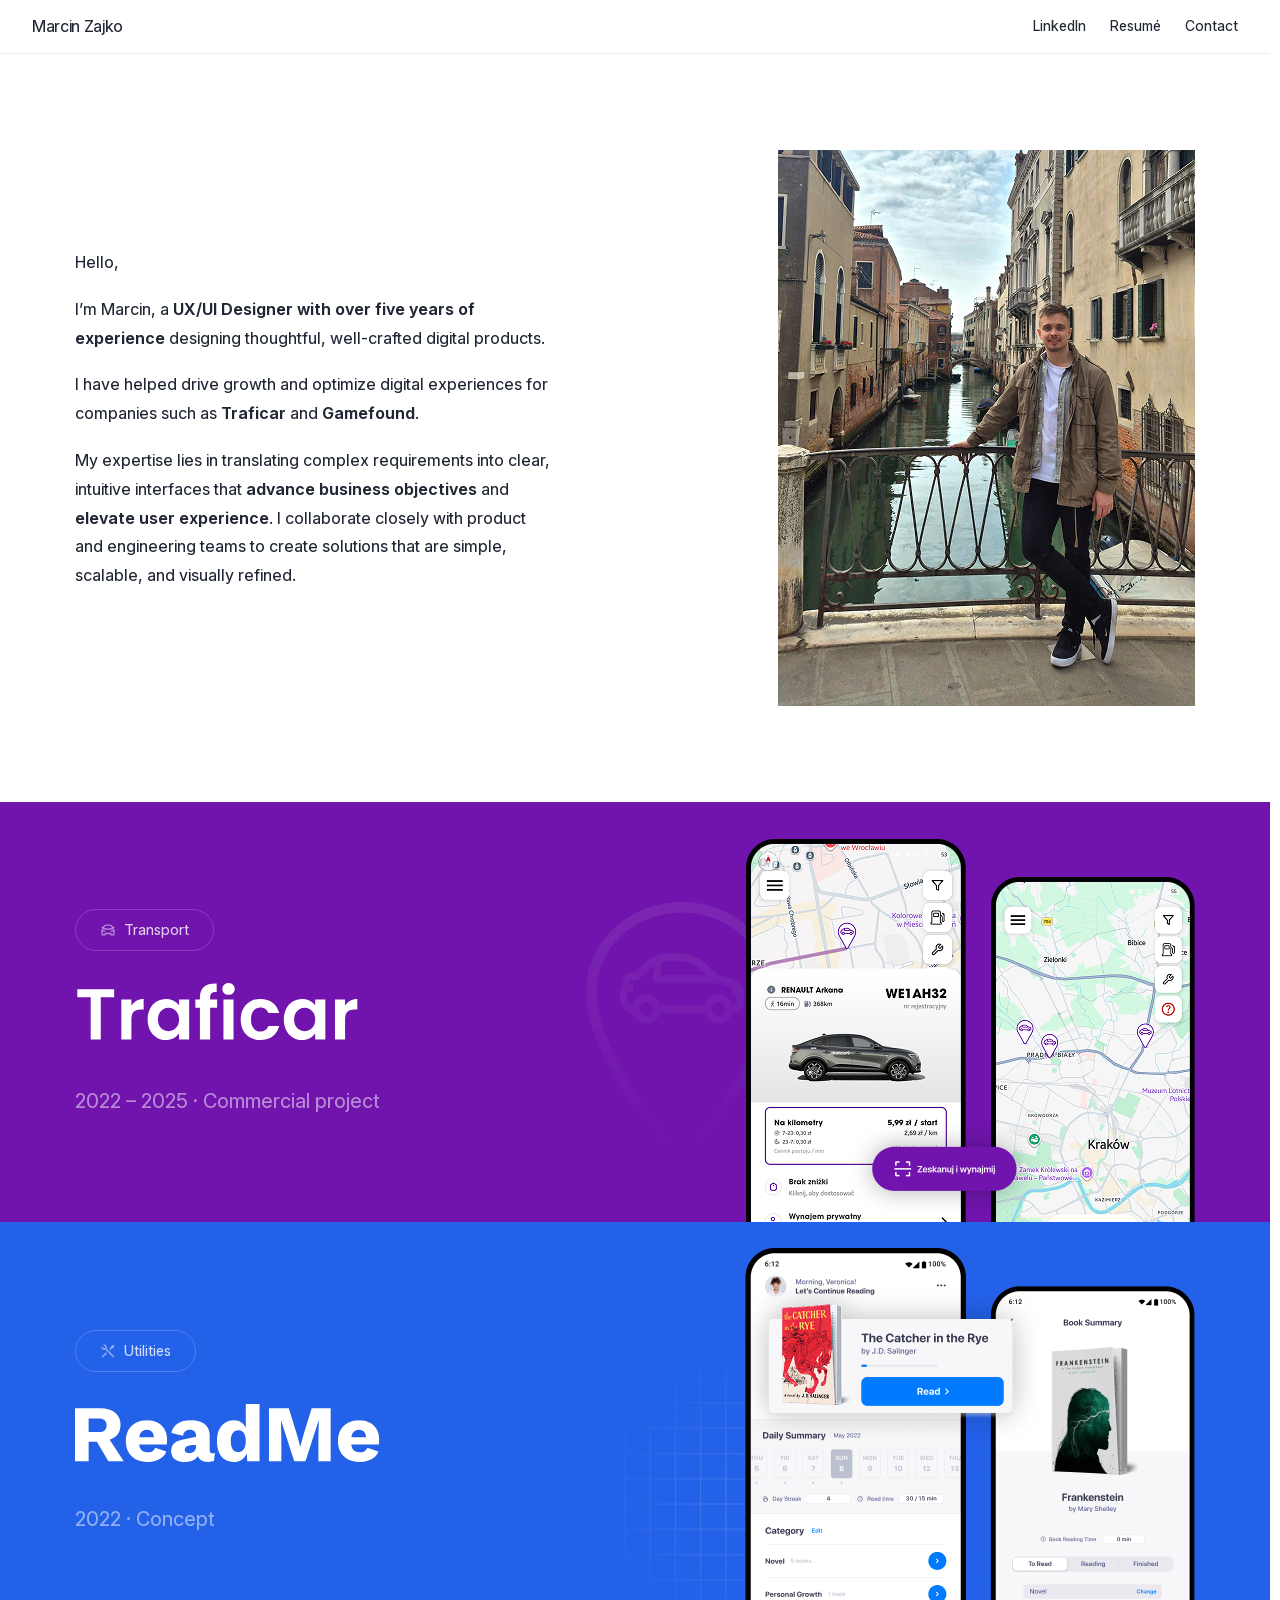
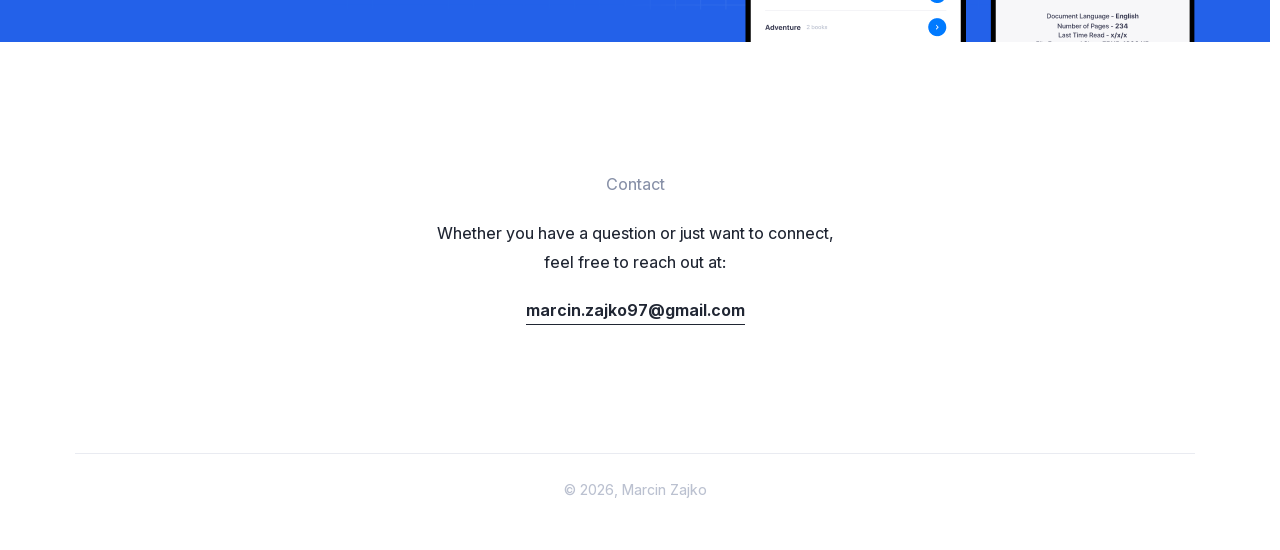
==== commit 2685557c: "Add Google Analytics" ====
--- a/index.html
+++ b/index.html
@@ -3,6 +3,15 @@
 <head>
   <meta charset="UTF-8">
   <meta name="viewport" content="width=device-width, initial-scale=1.0">
+
+  <!-- Google Analytics -->
+  <script async src="https://www.googletagmanager.com/gtag/js?id=G-S32XWZMTFK"></script>
+  <script>
+    window.dataLayer = window.dataLayer || [];
+    function gtag() { window.dataLayer.push(arguments); }
+    gtag('js', new Date());
+    gtag('config', 'G-S32XWZMTFK');
+  </script>
 
   <meta
     name="description"
@@ -47,7 +56,7 @@
         </li>
 
         <li>
-          <a href="resume.html">
+          <a href="pages/resume.html">
             Resumé
           </a>
         </li>
@@ -99,7 +108,7 @@
 
     <section class="projects" aria-label="Selected projects">
       <article class="project-card project-card--traficar">
-        <a href="projects/traficar.html">
+        <a href="pages/traficar.html">
           <div class="project-card__content">
             <p class="project-card__badge">
               <img
@@ -149,7 +158,7 @@
       </article>
 
       <article class="project-card project-card--readme">
-        <a href="projects/readme.html">
+        <a href="pages/readme.html">
           <div class="project-card__content">
             <p class="project-card__badge">
               <img
--- a/css/styles.css
+++ b/css/styles.css
@@ -72,7 +72,9 @@
   padding: var(--size-12) var(--size-32);
   border-bottom: var(--size-1) solid var(--line);
   background: var(--header-background);
-  transition: transform 250ms ease-in-out;
+  transition:
+    transform 250ms ease-in-out,
+    background-color 250ms ease-in-out;
 }
 
 .site-header.is-scroll-hidden {
@@ -101,20 +103,43 @@
 }
 
 .site-navigation-toggle > span {
+  position: relative;
   width: var(--size-16);
   height: var(--size-16);
+}
+
+.site-navigation-toggle > span::before,
+.site-navigation-toggle > span::after {
+  position: absolute;
+  inset: 0;
   background: currentColor;
-  transform: rotate(0deg);
+  content: "";
   transform-origin: center;
+  transition:
+    opacity 100ms ease-in-out,
+    transform 100ms ease-in-out;
+}
+
+.site-navigation-toggle > span::before {
   mask: url("../assets/icons/icon_hamburger.svg") center / contain no-repeat;
   -webkit-mask: url("../assets/icons/icon_hamburger.svg") center / contain no-repeat;
-  transition: transform 280ms cubic-bezier(0.34, 1.35, 0.64, 1);
-}
-
-.site-navigation-toggle[aria-expanded="true"] > span {
-  transform: rotate(180deg);
-  mask-image: url("../assets/icons/icon_cancel.svg");
-  -webkit-mask-image: url("../assets/icons/icon_cancel.svg");
+}
+
+.site-navigation-toggle > span::after {
+  opacity: 0;
+  transform: rotate(-90deg) scale(0.75);
+  mask: url("../assets/icons/icon_cancel.svg") center / contain no-repeat;
+  -webkit-mask: url("../assets/icons/icon_cancel.svg") center / contain no-repeat;
+}
+
+.site-navigation-toggle[aria-expanded="true"] > span::before {
+  opacity: 0;
+  transform: rotate(90deg) scale(0.75);
+}
+
+.site-navigation-toggle[aria-expanded="true"] > span::after {
+  opacity: 1;
+  transform: rotate(0) scale(1);
 }
 
 .site-navigation-toggle:focus-visible {
@@ -131,6 +156,10 @@
   padding: 0;
   margin: 0;
   list-style: none;
+}
+
+.mobile-navigation-panel {
+  display: none;
 }
 
 .site-navigation ul,
@@ -437,6 +466,11 @@
   transform: translateX(var(--size-12));
   transition-duration: 300ms;
   transition-timing-function: cubic-bezier(0.2, 0.7, 0.2, 1);
+}
+
+.resume .experience-item__summary:hover .experience-item__logo,
+.resume .experience-item__summary:hover .experience-item__heading {
+  transform: none;
 }
 
 .experience-item__summary:hover .experience-item__heading {
@@ -2161,20 +2195,72 @@
 }
 
 @media (max-width: 560px) {
-  body.mobile-navigation-open {
+  .page-frame {
+    width: 100%;
+    transform: none;
+    transform-origin: top center;
+    transition: transform 600ms cubic-bezier(0.65, 0, 0.35, 1);
+  }
+
+  body.mobile-navigation-active {
     overflow: hidden;
-  }
-
-  body.mobile-navigation-open:not(.case-study-page) {
-    padding-top: var(--size-64);
-  }
-
-  body.mobile-navigation-open::before {
+    background: var(--project-navigation);
+  }
+
+  body.mobile-navigation-open > .page-frame {
+    transform: translateY(358px) scale(var(--mobile-navigation-scale, 0.875));
+  }
+
+  body.mobile-navigation-active > .page-frame {
     position: fixed;
-    z-index: 9;
-    inset: 0;
-    background: rgba(12, 15, 22, 0.6);
+    z-index: 2;
+    top: 0;
+    right: 0;
+    left: 0;
+    height: var(--mobile-navigation-height, 100dvh);
+    overflow: hidden;
+    background: var(--white);
+    will-change: transform;
+  }
+
+  body.mobile-navigation-active .page-frame__content {
+    position: relative;
+    z-index: 1;
+    transform: translateY(var(--mobile-navigation-content-offset, 0px));
+  }
+
+  body.mobile-navigation-active .page-frame__content::before {
+    display: block;
+    height: var(--mobile-navigation-header-height, 54px);
     content: "";
+  }
+
+  body.mobile-navigation-active.case-study-page .page-frame__content::before {
+    display: none;
+  }
+
+  body.mobile-navigation-active .page-frame__content > .site-header {
+    position: absolute;
+    top: var(--mobile-navigation-scroll-y, 0px);
+    right: 0;
+    left: 0;
+    width: 100%;
+  }
+
+  body.mobile-navigation-active.case-study-page .page-frame__content > .site-header {
+    position: absolute;
+    border-bottom-color: var(--line-on-color);
+    color: var(--white);
+    background: var(--project-navigation);
+  }
+
+  body.mobile-navigation-active.case-study-page .page-frame__content > .site-header.is-scroll-hero,
+  body.mobile-navigation-active.case-study-page .page-frame__content > .site-header:not(.is-scroll-nav) {
+    background: transparent;
+  }
+
+  body.mobile-navigation-active.case-study-page .page-frame__content > .site-header .site-logo {
+    color: var(--white);
   }
 
   .case-study-page--readme {
@@ -2248,13 +2334,23 @@
     grid-template-columns: minmax(0, 1fr) var(--size-40);
     align-items: center;
     gap: 0;
-    padding-right: var(--mobile-gutter);
-    padding-left: var(--mobile-gutter);
+    padding: 7px var(--mobile-gutter);
   }
 
   .site-navigation-toggle {
     display: grid;
+    place-items: center;
     color: var(--resume-tag-text);
+  }
+
+  .site-navigation-toggle > span {
+    width: var(--size-24);
+    height: var(--size-24);
+  }
+
+  .site-navigation__icon {
+    width: var(--size-24);
+    height: var(--size-24);
   }
 
   .case-study-page .site-navigation-toggle {
@@ -2265,94 +2361,170 @@
     color: var(--footer-text);
   }
 
-  .mobile-navigation-ready .site-navigation {
+  .site-navigation {
     display: none;
   }
 
-  .site-header.is-menu-open,
-  .case-study-page .site-header.is-menu-open {
+  .mobile-navigation-close {
     position: fixed;
-    top: 0;
-    right: 0;
-    left: 0;
-    align-content: start;
-    grid-template-rows: var(--size-40) auto;
-    width: 100%;
-    min-height: 0;
-    padding: var(--size-12) var(--mobile-gutter) 0;
-    border-bottom: 0;
-    isolation: isolate;
-    color: var(--ink);
-    background: var(--white) !important;
-  }
-
-  .site-header.is-menu-open::after {
-    position: absolute;
-    top: calc(var(--size-12) + var(--size-40) + var(--size-12));
-    right: 0;
-    left: 0;
-    border-top: var(--size-1) solid var(--line);
-    content: "";
-  }
-
-  .case-study-page .site-header.is-menu-open .site-navigation-toggle {
+    z-index: 11;
+    top: 7px;
+    right: var(--mobile-gutter);
+    display: grid;
+    visibility: hidden;
     color: var(--resume-tag-text);
-  }
-
-  .mobile-navigation-ready.is-menu-open .site-navigation {
+    pointer-events: none;
+    transition: color 100ms ease-in-out 300ms;
+  }
+
+  body.mobile-navigation-active > .mobile-navigation-close {
+    visibility: visible;
+    pointer-events: auto;
+  }
+
+  body.mobile-navigation-open > .mobile-navigation-close {
+    color: var(--white);
+  }
+
+  body.mobile-navigation-active > .mobile-navigation-panel {
+    position: fixed;
+    z-index: 10;
+    top: 56px;
+    right: var(--mobile-gutter);
+    left: var(--mobile-gutter);
     display: block;
-    grid-column: 1 / -1;
-    width: calc(100% + (var(--mobile-gutter) * 2));
-    margin-top: var(--size-12);
-    margin-left: calc(var(--mobile-gutter) * -1);
-    background: var(--white);
-  }
-
-  .site-navigation ul {
-    justify-content: flex-start;
-    gap: var(--size-4) var(--size-24);
-  }
-
-  .is-menu-open .site-navigation ul {
+    color: var(--white);
+  }
+
+  .mobile-navigation-panel ul {
     display: block;
-    animation: mobile-navigation-items-in 200ms ease-out both;
-  }
-
-  .is-menu-open .site-navigation li {
+  }
+
+  .mobile-navigation-panel li {
+    position: relative;
     display: block;
     width: 100%;
   }
 
-  .is-menu-open .site-navigation li:not(:last-child) {
-    border-bottom: var(--size-1) solid var(--line);
-  }
-
-  .is-menu-open .site-navigation a,
-  .case-study-page .is-menu-open .site-navigation a,
-  .case-study-page .is-menu-open .site-navigation a:hover {
+  .mobile-navigation-panel li:not(:last-child)::after {
+    display: block;
+    width: 100%;
+    height: var(--size-1);
+    background: rgba(136, 145, 168, 0.35);
+    content: "";
+    transform-origin: left center;
+  }
+
+  .mobile-navigation-panel a,
+  .mobile-navigation-panel a:hover {
     display: flex;
     justify-content: space-between;
     width: 100%;
-    height: var(--size-52);
-    min-height: var(--size-52);
-    padding: var(--size-12) var(--mobile-gutter);
-    color: var(--ink);
+    min-height: var(--size-64);
+    padding: var(--size-16) 0;
+    color: var(--white);
     font-size: var(--size-16);
   }
 
-  .case-study-page .is-menu-open .site-navigation:has(a:hover) a:not(:hover) {
-    color: var(--ink);
-  }
-
-  .is-menu-open .site-navigation a:has(.site-navigation__icon) {
-    padding-left: var(--mobile-gutter);
-  }
-
-  .is-menu-open .site-navigation__icon {
-    right: var(--mobile-gutter);
+  .mobile-navigation-panel:has(a:hover) a:not(:hover),
+  .case-study-page .mobile-navigation-panel:has(a:hover) a:not(:hover),
+  .mobile-navigation-panel a:hover,
+  .case-study-page .mobile-navigation-panel a:hover {
+    color: var(--white);
+  }
+
+  .mobile-navigation-panel a:has(.site-navigation__icon) {
+    padding-left: 0;
+  }
+
+  .mobile-navigation-panel .site-navigation__icon {
+    right: calc((var(--size-40) - var(--size-24)) / 2);
     left: auto;
+    width: var(--size-24);
+    height: var(--size-24);
+    color: var(--white);
     opacity: 1;
     transform: translate(0, -50%);
+  }
+
+  body.mobile-navigation-open .mobile-navigation-panel a {
+    animation: mobile-navigation-control-in 240ms ease-in-out both;
+  }
+
+  body.mobile-navigation-open .mobile-navigation-panel li:first-child a {
+    animation-delay: 200ms;
+  }
+
+  body.mobile-navigation-open .mobile-navigation-panel li:nth-child(2) a {
+    animation-delay: 360ms;
+  }
+
+  body.mobile-navigation-open .mobile-navigation-panel li:nth-child(3) a {
+    animation-delay: 520ms;
+  }
+
+  body.mobile-navigation-open .mobile-navigation-panel li:nth-child(4) a {
+    animation-delay: 680ms;
+  }
+
+  body.mobile-navigation-open .mobile-navigation-panel li:not(:last-child)::after {
+    animation: mobile-navigation-divider-in 240ms ease-in-out both;
+  }
+
+  body.mobile-navigation-open .mobile-navigation-panel li:first-child::after {
+    animation-delay: 280ms;
+  }
+
+  body.mobile-navigation-open .mobile-navigation-panel li:nth-child(2)::after {
+    animation-delay: 440ms;
+  }
+
+  body.mobile-navigation-open .mobile-navigation-panel li:nth-child(3)::after {
+    animation-delay: 600ms;
+  }
+
+  body.mobile-navigation-closing .mobile-navigation-panel a {
+    animation: mobile-navigation-control-out 140ms ease-in-out both;
+  }
+
+  body.mobile-navigation-closing .mobile-navigation-panel li:nth-child(4) a {
+    animation-delay: 0ms;
+  }
+
+  body.mobile-navigation-closing .mobile-navigation-panel li:nth-child(3) a {
+    animation-delay: 100ms;
+  }
+
+  body.mobile-navigation-closing .mobile-navigation-panel li:nth-child(2) a {
+    animation-delay: 200ms;
+  }
+
+  body.mobile-navigation-closing .mobile-navigation-panel li:first-child a {
+    animation-delay: 300ms;
+  }
+
+  body.mobile-navigation-closing .mobile-navigation-panel li:not(:last-child)::after {
+    animation: mobile-navigation-divider-out 140ms ease-in-out both;
+  }
+
+  body.mobile-navigation-closing .mobile-navigation-panel li:nth-child(3)::after {
+    animation-delay: 50ms;
+  }
+
+  body.mobile-navigation-closing .mobile-navigation-panel li:nth-child(2)::after {
+    animation-delay: 150ms;
+  }
+
+  body.mobile-navigation-closing .mobile-navigation-panel li:first-child::after {
+    animation-delay: 250ms;
+  }
+
+  body.mobile-navigation-active .page-frame .site-navigation-toggle {
+    visibility: hidden;
+  }
+
+  .site-header.is-menu-open {
+    transform: none;
   }
 
   .about {
@@ -2360,6 +2532,7 @@
       calc(100% - (var(--mobile-gutter) * 2)),
       var(--content-width)
     );
+    padding-top: var(--size-40);
   }
 
   .case-study-hero--traficar + .case-study-introduction,
@@ -2369,17 +2542,23 @@
 
   .case-study-hero--traficar .case-study-hero__content,
   .case-study-hero--readme .case-study-hero__content {
-    top: 150px;
+    top: 173px;
   }
 
   .case-study-hero--traficar .case-study-hero__mockup,
   .case-study-hero--readme .case-study-hero__mockup {
+    top: 380px;
+  }
+
+  .case-study-hero--readme .case-study-hero__lines {
     top: 400px;
   }
 
   .case-study-hero--traficar + .case-study-introduction,
   .case-study-hero--readme + .case-study-introduction {
-    padding-top: clamp(var(--size-96), calc(123vw - 365px), 240px);
+    padding-top: calc(
+      clamp(var(--size-96), calc(123vw - 365px), 240px) + var(--size-24)
+    );
   }
 
   .case-study-hero--readme + .case-study-introduction {
@@ -2397,6 +2576,22 @@
     padding-left: var(--mobile-gutter);
   }
 
+  .project-card__meta {
+    margin-top: var(--size-24);
+  }
+
+  .project-card__content {
+    top: 8px;
+  }
+
+  .project-card--traficar .project-card__logo {
+    width: 228px;
+  }
+
+  .project-card--readme .project-card__logo {
+    width: 244px;
+  }
+
   .case-study-hero--traficar .case-study-hero__content,
   .case-study-hero--readme .case-study-hero__content {
     left: var(--mobile-gutter);
@@ -2405,16 +2600,28 @@
 
   .case-study-hero--traficar h1 img,
   .case-study-hero--readme h1 img {
-    width: 100%;
-    max-width: 372px;
+    width: 80%;
+    max-width: 297.6px;
+  }
+
+  .case-study-hero--traficar h1,
+  .case-study-hero--readme h1 {
+    height: auto;
+  }
+
+  .case-study-hero--traficar .case-study-hero__mockup,
+  .case-study-hero--readme .case-study-hero__mockup {
+    right: auto;
+    left: 50%;
+    translate: -50% 0;
   }
 
   .case-study-hero--traficar .case-study-hero__mockup {
-    width: min(580px, calc(100% - (var(--mobile-gutter) * 2)));
+    width: min(638px, calc(110% - (var(--mobile-gutter) * 2.2)));
   }
 
   .case-study-hero--readme .case-study-hero__mockup {
-    width: min(534px, calc(100% - (var(--mobile-gutter) * 2)));
+    width: min(528.66px, calc(99% - (var(--mobile-gutter) * 1.98)));
   }
 
   .case-study-hero--traficar .project-details {
@@ -2434,7 +2641,7 @@
   .project-card > a {
     grid-template-columns: 1fr;
     grid-template-rows: auto minmax(0, 1fr);
-    gap: var(--size-32);
+    gap: 8px;
     padding-top: var(--size-32);
   }
 
@@ -2447,7 +2654,7 @@
   .project-card--readme .project-card__image {
     align-self: end;
     justify-self: center;
-    width: min(100%, 360px);
+    width: min(115.2%, 415px);
     max-width: none;
   }
 
@@ -2458,6 +2665,12 @@
 
   .project-details li::after {
     display: none;
+  }
+
+  .case-study-hero--traficar .project-details li:not(:last-child)::after,
+  .case-study-hero--readme .project-details li:not(:last-child)::after {
+    display: block;
+    margin-left: 18px;
   }
 
   .project-navigation a {
@@ -2530,23 +2743,28 @@
   }
 
   .case-study-page--readme .readme-competitors li {
-    flex-direction: column;
-    align-items: flex-start;
-    gap: 8px;
+    display: grid;
+    grid-template-columns: minmax(0, 1fr) auto;
+    align-items: center;
+    gap: var(--size-16);
   }
 
   .case-study-page--readme .readme-competitor__name {
+    min-width: 0;
     max-width: 100%;
-    white-space: nowrap;
+    white-space: normal;
   }
 
   .case-study-page--readme .readme-competitors > li > span:last-child {
     gap: 8px;
-    margin-left: var(--size-56);
+    margin-left: 0;
   }
 
   .case-study-page--readme .readme-competitors > li > span:last-child img {
     order: -1;
+    flex-basis: var(--size-20);
+    width: var(--size-20);
+    height: var(--size-20);
   }
 
   .readme-stat-grid article,
@@ -2610,15 +2828,51 @@
 
 }
 
-@keyframes mobile-navigation-items-in {
+@keyframes mobile-navigation-control-in {
   from {
     opacity: 0;
-    transform: translateY(calc(var(--size-24) * -1));
+    transform: translateX(calc(var(--size-20) * -1));
   }
 
   to {
     opacity: 1;
-    transform: translateY(0);
+    transform: translateX(0);
+  }
+}
+
+@keyframes mobile-navigation-divider-in {
+  from {
+    opacity: 0;
+    transform: scaleX(0);
+  }
+
+  to {
+    opacity: 1;
+    transform: scaleX(1);
+  }
+}
+
+@keyframes mobile-navigation-control-out {
+  from {
+    opacity: 1;
+    transform: translateX(0);
+  }
+
+  to {
+    opacity: 0;
+    transform: translateX(calc(var(--size-20) * -1));
+  }
+}
+
+@keyframes mobile-navigation-divider-out {
+  from {
+    opacity: 1;
+    transform: scaleX(1);
+  }
+
+  to {
+    opacity: 0;
+    transform: scaleX(0);
   }
 }
 
@@ -2629,14 +2883,14 @@
 
   .case-study-hero--traficar .case-study-hero__mockup,
   .case-study-hero--readme .case-study-hero__mockup {
-    top: 460px;
+    top: 440px;
   }
 }
 
 @media (max-width: 340px) {
   .case-study-hero--traficar .case-study-hero__mockup,
   .case-study-hero--readme .case-study-hero__mockup {
-    top: 520px;
+    top: 500px;
   }
 }
 
@@ -2649,10 +2903,6 @@
   *::before,
   *::after {
     transition-duration: 0.01ms !important;
-  }
-
-  .is-menu-open .site-navigation ul {
-    animation: none !important;
   }
 
 }
@@ -2679,7 +2929,7 @@
   transition: top 250ms ease-in-out;
 }
 
-.site-header.is-scroll-visible + main .resume-navigation {
+.page-frame__content > .site-header.is-scroll-visible + main .resume-navigation {
   top: var(--resume-navigation-top-with-header);
 }
 
@@ -2884,6 +3134,7 @@
 }
 
 .experience-item__toggle-icon {
+  align-self: center;
   width: var(--size-20);
   height: var(--size-20);
   color: var(--resume-icon);
@@ -3015,9 +3266,23 @@
   .resume-section + .resume-section {
     margin-top: var(--size-96);
   }
+
+  .resume .experience-item__summary:hover .experience-item__logo,
+  .resume .experience-item__summary:hover .experience-item__heading,
+  .resume .experience-item__summary[aria-expanded="false"] .experience-item__heading:hover,
+  .resume .experience-item__summary[aria-expanded="false"]:focus-visible .experience-item__heading {
+    transform: none;
+  }
 }
 
 @media (max-width: 560px) {
+  .resume {
+    width: min(
+      calc(100% - (var(--mobile-gutter) * 2)),
+      var(--content-width)
+    );
+  }
+
   .experience-item__summary,
   .education-list li {
     grid-template-columns: 1fr var(--size-20);
@@ -3038,10 +3303,12 @@
   .experience-item__toggle-icon {
     grid-column: 2;
     grid-row: 1 / span 2;
+    align-self: center;
+    justify-self: center;
   }
 
   .experience-item__panel-content {
-    padding-right: var(--size-24);
+    padding-right: var(--mobile-gutter);
     padding-left: 0;
   }
 
@@ -3056,6 +3323,32 @@
   .tag-list {
     gap: 8px;
   }
+}
+
+/* Resume scroll reveal */
+
+.resume-page.resume-reveal-ready .resume-reveal {
+  opacity: 0;
+  transform: translateY(var(--size-24));
+  transition:
+    opacity 450ms ease,
+    transform 500ms cubic-bezier(0.2, 0.7, 0.2, 1);
+}
+
+.resume-page.resume-reveal-ready .resume-reveal.is-visible {
+  opacity: 1;
+  transform: translateY(0);
+}
+
+.resume-page.resume-reveal-ready .resume-navigation.resume-reveal {
+  transition:
+    top 250ms ease-in-out,
+    opacity 450ms ease 50ms,
+    transform 500ms cubic-bezier(0.2, 0.7, 0.2, 1) 50ms;
+}
+
+.resume-page.resume-reveal-ready #experience.resume-reveal {
+  transition-delay: 150ms;
 }
 
 /* Case study scroll reveal */
@@ -3100,6 +3393,12 @@
 }
 
 @media (prefers-reduced-motion: reduce) {
+  .resume-page.resume-reveal-ready .resume-reveal {
+    opacity: 1;
+    transform: none;
+    transition-delay: 0ms;
+  }
+
   .case-study-page--readme.scrolly-ready .scrolly-reveal,
   .case-study-page--traficar.scrolly-ready .scrolly-reveal {
     opacity: 1;
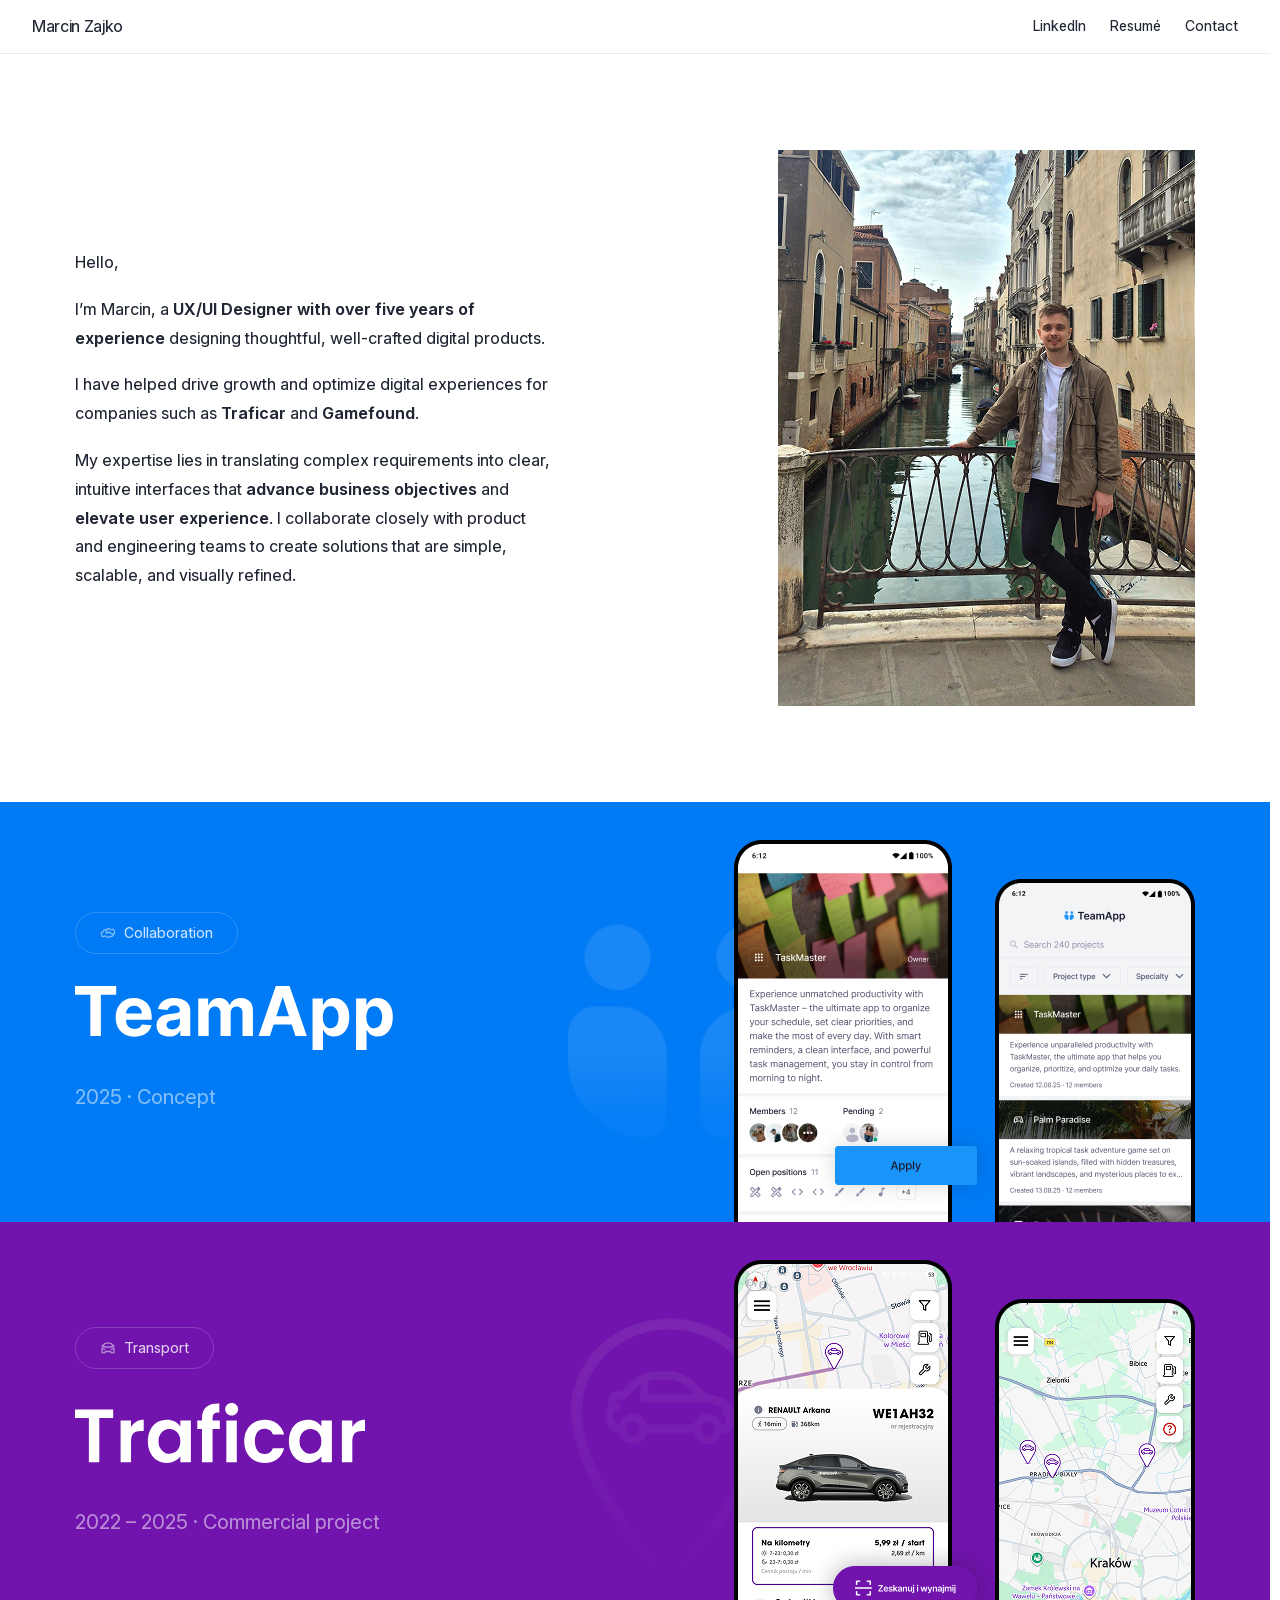
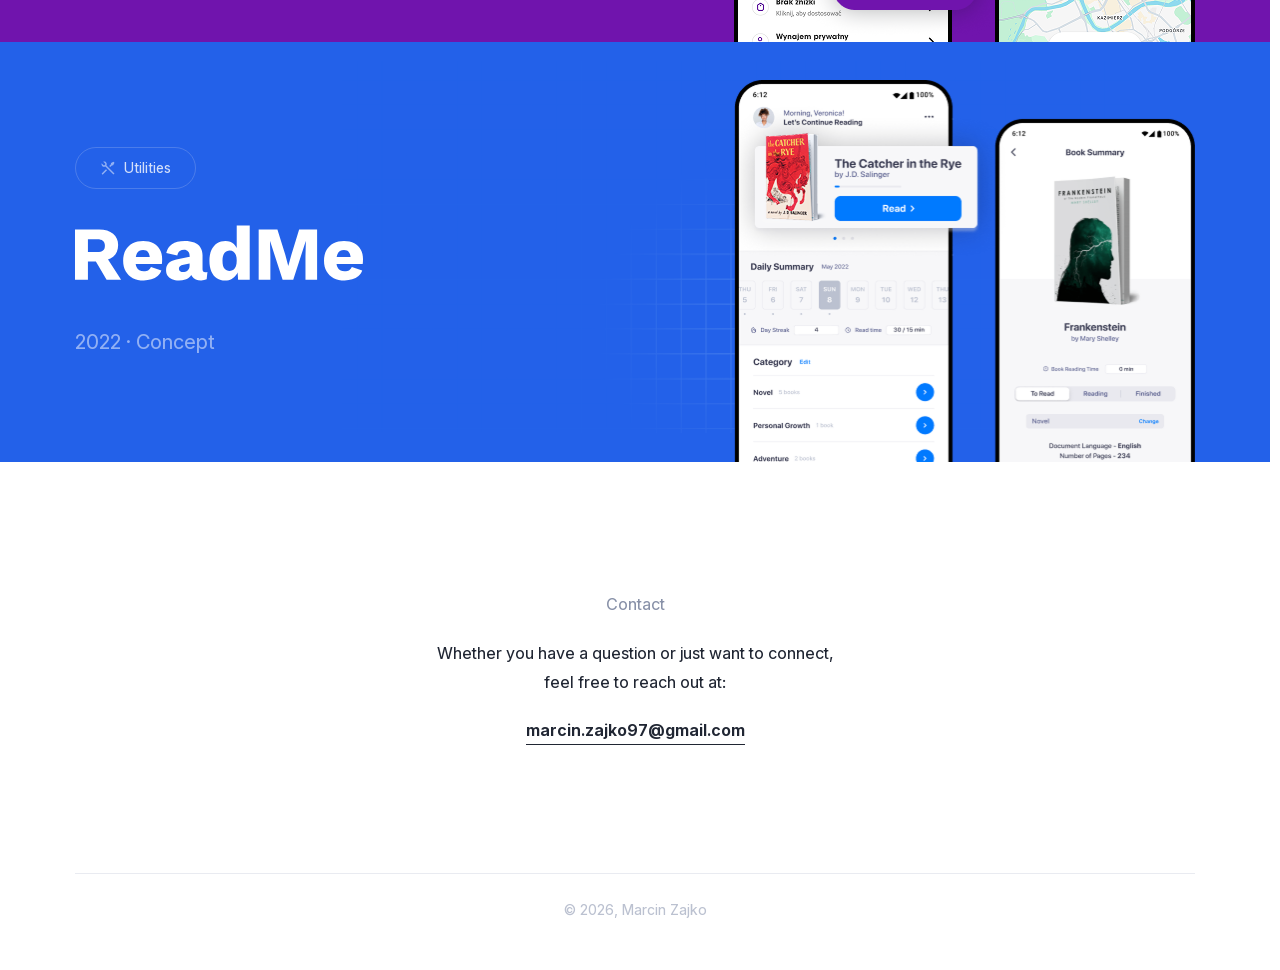
==== commit f80e4469: "Build TeamApp case study and responsive polish" ====
--- a/index.html
+++ b/index.html
@@ -3,15 +3,6 @@
 <head>
   <meta charset="UTF-8">
   <meta name="viewport" content="width=device-width, initial-scale=1.0">
-
-  <!-- Google Analytics -->
-  <script async src="https://www.googletagmanager.com/gtag/js?id=G-S32XWZMTFK"></script>
-  <script>
-    window.dataLayer = window.dataLayer || [];
-    function gtag() { window.dataLayer.push(arguments); }
-    gtag('js', new Date());
-    gtag('config', 'G-S32XWZMTFK');
-  </script>
 
   <meta
     name="description"
@@ -34,6 +25,15 @@
     crossorigin
   >
   <link rel="stylesheet" href="css/styles.css">
+  <!-- Google tag (gtag.js) -->
+  <script async src="https://www.googletagmanager.com/gtag/js?id=G-S32XWZMTFK"></script>
+  <script>
+    window.dataLayer = window.dataLayer || [];
+    function gtag(){dataLayer.push(arguments);}
+    gtag('js', new Date());
+
+    gtag('config', 'G-S32XWZMTFK');
+  </script>
 </head>
 
 <body>
@@ -107,6 +107,56 @@
     </section>
 
     <section class="projects" aria-label="Selected projects">
+      <article class="project-card project-card--teamapp">
+        <a href="pages/teamapp.html">
+          <div class="project-card__content">
+            <p class="project-card__badge">
+              <img
+                src="assets/icons/icon_collab.svg"
+                alt=""
+                width="16"
+                height="16"
+                aria-hidden="true"
+              >
+              <span>Collaboration</span>
+            </p>
+
+            <h2 class="project-card__title">
+              <img
+                class="project-card__logo"
+                src="assets/pages/home/teamapp_logo.svg"
+                alt="TeamApp"
+                width="318"
+                height="64"
+              >
+            </h2>
+
+            <p class="project-card__meta">2025 · Concept</p>
+          </div>
+
+          <div class="project-card__image">
+            <img
+              class="project-card__background"
+              src="assets/pages/home/bg_teamapp.png"
+              alt=""
+              width="224"
+              height="184"
+              loading="lazy"
+              aria-hidden="true"
+            >
+
+            <img
+              class="project-card__mockup"
+              src="assets/pages/home/mock_teamapp.png"
+              alt="TeamApp project listing and task management screens"
+              width="461"
+              height="382"
+              loading="lazy"
+            >
+          </div>
+        </a>
+      </article>
+
       <article class="project-card project-card--traficar">
         <a href="pages/traficar.html">
           <div class="project-card__content">
@@ -126,8 +176,8 @@
                 class="project-card__logo"
                 src="assets/pages/home/traficar_logo.svg"
                 alt="Traficar"
-                width="285"
-                height="61"
+                width="290"
+                height="64"
               >
             </h2>
 
@@ -149,8 +199,8 @@
               class="project-card__mockup"
               src="assets/pages/home/mock_traficar.png"
               alt="Preview of the Traficar mobile application"
-              width="449"
-              height="383"
+              width="461"
+              height="382"
               loading="lazy"
             >
           </div>
@@ -176,8 +226,8 @@
                 class="project-card__logo"
                 src="assets/pages/home/readme_logo.svg"
                 alt="ReadMe"
-                width="305"
-                height="58"
+                width="288"
+                height="64"
               >
             </h2>
 
@@ -199,8 +249,8 @@
               class="project-card__mockup"
               src="assets/pages/home/mock_readme.png"
               alt="Preview of the ReadMe mobile application"
-              width="467"
-              height="394"
+              width="462"
+              height="382"
               loading="lazy"
             >
           </div>
@@ -228,6 +278,13 @@
     <p>© 2026, Marcin Zajko</p>
   </footer>
 
+  <aside class="analytics-consent" id="analytics-consent" aria-label="Analytics consent" hidden>
+    <p>This site uses optional analytics to understand visits and improve the portfolio.</p>
+    <div class="analytics-consent__actions">
+      <button type="button" data-analytics-consent="accept">Accept analytics</button>
+      <button type="button" data-analytics-consent="reject">Reject</button>
+    </div>
+  </aside>
   <script src="js/main.js" defer></script>
 </body>
 </html>
--- a/css/styles.css
+++ b/css/styles.css
@@ -515,6 +515,45 @@
   margin-bottom: var(--size-4);
 }
 
+.experience-item__website {
+  display: inline-flex;
+  align-items: center;
+  justify-content: center;
+  gap: 12px;
+  min-width: 144px;
+  height: 44px;
+  padding: 0 48px;
+  margin-top: var(--size-32);
+  border: 1px solid #dee1e7;
+  border-radius: var(--size-4);
+  color: var(--resume-heading);
+  font-size: var(--size-14);
+  line-height: 1;
+  text-decoration: none;
+  transition: border-color 180ms ease-in-out;
+}
+
+.experience-item__website .site-navigation__icon {
+  position: static;
+  flex: 0 0 var(--size-16);
+  width: var(--size-16);
+  height: var(--size-16);
+  background-color: var(--resume-heading);
+  margin-right: 0;
+  opacity: 1;
+  transform: none;
+}
+
+.experience-item__website:hover,
+.experience-item__website:focus-visible {
+  border-color: #bbc1d0;
+}
+
+.experience-item__website:focus-visible {
+  outline: 2px solid var(--resume-muted);
+  outline-offset: 2px;
+}
+
 .resume__sidebar {
   display: flex;
   flex-direction: column;
@@ -612,27 +651,37 @@
   height: 100%;
 }
 
+.project-card--teamapp,
 .project-card--traficar,
 .case-study-hero--traficar {
   color: var(--white);
   background: var(--traficar);
 }
 
+.project-card--teamapp,
 .project-card--readme,
 .case-study-hero--readme {
   color: var(--white);
   background: var(--readme);
 }
 
+.project-card--teamapp,
+.case-study-hero--teamapp {
+  color: var(--white);
+  background: var(--teamapp);
+}
+
 .project-card__content {
   position: relative;
   z-index: 2;
   transition: transform 100ms cubic-bezier(0.4, 0, 1, 1);
 }
 
-.project-card:hover .project-card__content {
-  transform: translateX(var(--size-24));
-  transition: transform 300ms cubic-bezier(0.2, 0.7, 0.2, 1);
+@media (hover: hover) and (pointer: fine) {
+  .project-card:hover .project-card__content {
+    transform: translateX(var(--size-24));
+    transition: transform 300ms cubic-bezier(0.2, 0.7, 0.2, 1);
+  }
 }
 
 .project-card__badge {
@@ -675,6 +724,10 @@
   line-height: 1.5;
 }
 
+.project-card--teamapp .project-card__meta {
+  margin-top: 32px;
+}
+
 .project-card__image {
   position: relative;
   align-self: end;
@@ -682,14 +735,11 @@
   max-width: 100%;
 }
 
-.project-card--traficar .project-card__image {
-  width: 449px;
-  aspect-ratio: 449 / 383;
-}
-
+.project-card--teamapp .project-card__image,
+.project-card--traficar .project-card__image,
 .project-card--readme .project-card__image {
-  width: 467px;
-  aspect-ratio: 467 / 394;
+  width: 461px;
+  aspect-ratio: 461 / 382;
 }
 
 .project-card__mockup {
@@ -700,9 +750,9 @@
   display: block;
   width: 100%;
   max-width: 100%;
-  height: auto;
+  height: 100%;
   max-height: 520px;
-  object-fit: contain;
+  object-fit: fill;
   transition: transform 180ms ease-out;
 }
 
@@ -716,6 +766,12 @@
   transform: translateY(-50%);
 }
 
+
+.project-card--teamapp .project-card__background {
+  left: -36%;
+  width: 50%;
+}
+
 .project-card--traficar .project-card__background {
   left: calc(-21.38% - var(--size-64));
   width: 42.76%;
@@ -727,8 +783,16 @@
   width: 171.1%;
 }
 
-.project-card:hover .project-card__mockup {
-  transform: translateX(calc(var(--size-4) * -1));
+@media (hover: hover) and (pointer: fine) {
+  .project-card:hover .project-card__mockup {
+    transform: translateX(calc(var(--size-4) * -1));
+  }
+}
+
+@media (hover: none), (pointer: coarse) {
+  .project-card:hover .project-card__mockup {
+    transform: none;
+  }
 }
 
 .case-study-hero {
@@ -766,6 +830,381 @@
   padding: 0;
   overflow: visible;
   overflow-x: clip;
+}
+
+.case-study-hero--teamapp {
+  height: 558px;
+  min-height: 558px;
+  padding: 0;
+  overflow: visible;
+  overflow-x: clip;
+  color: var(--white);
+  background: var(--teamapp);
+}
+
+.case-study-hero--teamapp .case-study-hero__content {
+  position: absolute;
+  top: 236px;
+  left: max(var(--size-24), calc((100% - 1148px) / 2));
+  z-index: 2;
+  width: min(505px, calc(100% - var(--size-48)));
+}
+
+.case-study-hero--teamapp .case-study-hero__content > p {
+  margin: 0;
+  color: var(--white);
+  font-size: var(--size-24);
+  line-height: 1.2;
+  opacity: 0.4;
+}
+
+.case-study-hero--teamapp h1 {
+  height: 102px;
+  margin: var(--size-24) 0 0;
+  font-size: clamp(64px, 9vw, 96px);
+  line-height: 0.95;
+  letter-spacing: 0;
+}
+
+.case-study-hero--teamapp h1 img {
+  width: 372px;
+  max-width: 100%;
+  height: auto;
+}
+
+.case-study-hero--teamapp .project-details {
+  display: flex;
+  gap: 0;
+  flex-wrap: nowrap;
+  width: max-content;
+  max-width: none;
+  margin-top: var(--size-32);
+  overflow-x: auto;
+  color: var(--white);
+  scrollbar-width: none;
+  white-space: nowrap;
+}
+
+.case-study-hero--teamapp .project-details::-webkit-scrollbar {
+  display: none;
+}
+
+.case-study-hero--teamapp .project-details li {
+  display: inline-flex;
+  align-items: center;
+  gap: 6px;
+  line-height: 24px;
+}
+
+.case-study-hero--teamapp .project-details li img {
+  flex: 0 0 24px;
+  width: 24px;
+  height: 24px;
+  opacity: 1;
+}
+
+.case-study-hero--teamapp .project-details li:not(:last-child)::after {
+  width: var(--size-4);
+  height: var(--size-4);
+  margin: 0 var(--size-24);
+  border-radius: 50%;
+  background: var(--line-on-color);
+  content: "";
+  flex: 0 0 var(--size-4);
+}
+
+.case-study-hero--teamapp .case-study-hero__decoration {
+  top: 182px;
+  left: calc(50% + clamp(12px, 11vw, 162px));
+  width: 285px;
+  height: 384px;
+  transform: translateX(-50%) scale(0.75);
+  transform-origin: center top;
+}
+
+.case-study-hero--teamapp .case-study-hero__mockup-frame {
+  position: absolute;
+  top: 118px;
+  right: auto;
+  left: calc(50% + 84px);
+  z-index: 2;
+  width: 580px;
+  aspect-ratio: 629 / 682;
+  overflow: hidden;
+}
+
+.case-study-hero--teamapp .case-study-hero__mockup {
+  position: absolute;
+  top: 0;
+  left: -20%;
+  width: 140%;
+  max-width: none;
+  height: 100%;
+  object-fit: contain;
+}
+
+.case-study-hero--teamapp + .case-study-introduction {
+  display: block;
+  width: min(calc(var(--content-width) + var(--size-28)), calc(100% - var(--size-48)));
+  max-width: none;
+  padding: 200px 0 148px;
+}
+
+.case-study-hero--teamapp + .case-study-introduction article,
+.case-study-hero--teamapp + .case-study-introduction article:first-child,
+.case-study-hero--teamapp + .case-study-introduction article:last-child {
+  display: grid;
+  grid-template-columns: minmax(220px, 1fr) minmax(0, 2fr);
+  align-items: baseline;
+  gap: 78px;
+  padding: 88px 0;
+  border-bottom: var(--size-1) solid var(--line);
+  border-left: 0;
+}
+
+.case-study-hero--teamapp + .case-study-introduction article:first-child {
+  padding-top: 0;
+}
+
+.case-study-hero--teamapp + .case-study-introduction article:last-child {
+  padding-bottom: 0;
+  border-bottom: 0;
+}
+
+.case-study-hero--teamapp + .case-study-introduction h2 {
+  display: flex;
+  align-items: center;
+  gap: var(--size-12);
+  margin: 0;
+  color: var(--label);
+  font-size: var(--size-16);
+  font-weight: var(--font-weight-regular);
+  line-height: 1.8;
+  letter-spacing: 0;
+}
+
+.case-study-hero--teamapp + .case-study-introduction h2::before {
+  width: 9px;
+  height: 16px;
+  background: url("../assets/pages/teamapp/rec_mark_teamapp.png") center / contain no-repeat;
+  content: "";
+  flex: 0 0 9px;
+}
+
+.case-study-hero--teamapp + .case-study-introduction p {
+  margin-bottom: 0;
+  color: var(--ink);
+}
+
+.teamapp-timeline {
+  max-width: 1196px;
+  margin: 0 auto;
+  padding: 215px var(--size-24) 233px;
+  text-align: center;
+}
+
+.teamapp-section-heading {
+  margin-bottom: var(--size-16);
+  color: #1A1A2E;
+  font-size: var(--size-18);
+  font-weight: var(--font-weight-semibold);
+  line-height: 1.4;
+  letter-spacing: -0.2px;
+}
+
+.teamapp-section-intro {
+  max-width: 600px;
+  margin: 0 auto var(--size-48);
+  color: #5C5C85;
+  font-size: var(--size-16);
+  line-height: 1.8;
+  letter-spacing: -0.2px;
+}
+
+.teamapp-design .teamapp-section-intro {
+  max-width: 620px;
+}
+
+.teamapp-timeline .teamapp-section-intro {
+  margin-bottom: 72px;
+}
+
+.teamapp-timeline img,
+.teamapp-editorial img,
+.teamapp-detail img,
+.teamapp-design img {
+  width: 100%;
+  height: auto;
+}
+
+.teamapp-editorial {
+  display: grid;
+  grid-template-columns: minmax(0, 1fr) minmax(0, 1fr);
+  align-items: center;
+  gap: clamp(var(--size-40), 8vw, var(--size-96));
+  padding: 148px max(var(--size-24), calc((100% - 1148px) / 2));
+}
+
+.teamapp-editorial--alt {
+  background: var(--teamapp-surface);
+}
+
+.teamapp-editorial .teamapp-product-brief__image {
+  width: 416px;
+  max-width: 100%;
+  justify-self: center;
+}
+
+.teamapp-embed-section {
+  padding: 0 max(var(--size-24), calc((100% - 1148px) / 2)) 112px;
+  margin-top: -148px;
+}
+
+.teamapp-embed {
+  width: 100%;
+  overflow: hidden;
+  border: 1px solid rgba(0, 0, 0, 0.1);
+  border-radius: 12px;
+  background: #fff;
+}
+
+.teamapp-embed iframe {
+  display: block;
+  width: 100%;
+  border: 0;
+}
+
+.teamapp-embed--miro {
+  aspect-ratio: 16 / 9;
+}
+
+.teamapp-embed--miro iframe {
+  height: 100%;
+}
+
+.teamapp-embed--figma {
+  margin-top: var(--size-48);
+  aspect-ratio: 16 / 9;
+}
+
+.teamapp-embed--figma iframe {
+  height: 100%;
+}
+
+.teamapp-editorial__copy h2,
+.teamapp-detail h2 {
+  margin-bottom: var(--size-16);
+  color: #1A1A2E;
+  font-size: var(--size-18);
+  font-weight: var(--font-weight-semibold);
+  line-height: 1.4;
+  letter-spacing: -0.2px;
+}
+
+.teamapp-editorial__copy--started {
+  transform: translateY(-20px);
+}
+
+#teamapp-started-heading {
+  font-weight: 600;
+}
+
+.teamapp-editorial__copy p,
+.teamapp-detail > p {
+  color: #5C5C85;
+  font-size: var(--size-16);
+  line-height: 1.8;
+  letter-spacing: -0.2px;
+}
+
+.teamapp-editorial__copy p + p {
+  margin-top: var(--size-16);
+}
+
+.teamapp-flow,
+.teamapp-design,
+.teamapp-testing {
+  padding: 148px max(var(--size-24), calc((100% - 1148px) / 2));
+  text-align: center;
+}
+
+.teamapp-design img {
+  margin-top: var(--size-48);
+}
+
+.teamapp-detail {
+  display: grid;
+  grid-template-columns: minmax(0, 1fr) minmax(0, 1fr);
+  align-items: center;
+  gap: clamp(var(--size-40), 8vw, var(--size-96));
+  padding: 112px max(var(--size-24), calc((100% - 1148px) / 2));
+}
+
+.teamapp-detail img {
+  max-width: 480px;
+  justify-self: center;
+}
+
+.teamapp-showcase {
+  width: 100%;
+  max-height: 660px;
+  object-fit: cover;
+  background: #080808;
+}
+
+.teamapp-testing {
+  padding-bottom: 120px;
+}
+
+.teamapp-testing video {
+  display: block;
+  width: 100%;
+  height: auto;
+  margin: var(--size-64) auto 0;
+  background: var(--black);
+}
+
+.teamapp-screen-gallery {
+  display: grid;
+  grid-template-columns: repeat(3, minmax(0, 294px));
+  align-items: start;
+  justify-content: space-between;
+  column-gap: 160px;
+  row-gap: 0;
+  padding: 72px max(var(--size-24), calc((100% - 1148px) / 2));
+  background: #e8e8f2;
+}
+
+.teamapp-screen-gallery img {
+  width: 294px;
+  max-width: 100%;
+  height: auto;
+  justify-self: center;
+  object-fit: contain;
+}
+
+.teamapp-screen-gallery img:nth-child(3n + 2) {
+  margin-top: 200px;
+}
+
+.teamapp-screen-gallery img:nth-child(3n) {
+  margin-top: 400px;
+}
+
+@media (min-width: 801px) and (max-width: 1100px) {
+  .teamapp-screen-gallery {
+    grid-template-columns: repeat(2, minmax(0, 294px));
+    justify-content: space-evenly;
+  }
+
+  .teamapp-screen-gallery img:nth-child(3n + 2),
+  .teamapp-screen-gallery img:nth-child(3n) {
+    margin-top: 0;
+  }
+
+  .teamapp-screen-gallery img:nth-child(even) {
+    margin-top: 152px;
+  }
 }
 
 .case-study-hero--traficar .case-study-hero__content,
@@ -857,10 +1296,15 @@
   transform-origin: center top;
 }
 
+.case-study-hero--traficar .case-study-hero__decoration {
+  top: 148px;
+  left: calc(50% + clamp(var(--size-24), 11vw, 180px));
+}
+
 .case-study-hero--traficar .case-study-hero__mockup {
   position: absolute;
   top: 96px;
-  right: max(var(--size-24), calc((100% - 1398px) / 2));
+  right: max(var(--size-24), calc((100% - 1342px) / 2));
   z-index: 2;
   width: 580px;
   max-width: none;
@@ -1936,6 +2380,10 @@
 }
 
 @media (max-width: 800px) {
+  .project-card:hover .project-card__content {
+    transform: none;
+  }
+
   .resume {
     grid-template-columns: 1fr;
     gap: var(--size-96);
@@ -1963,6 +2411,7 @@
   }
 
   .project-card__image,
+  .project-card--teamapp .project-card__image,
   .project-card--traficar .project-card__image,
   .project-card--readme .project-card__image {
     align-self: end;
@@ -1982,6 +2431,11 @@
     min-height: 720px;
   }
 
+  .case-study-hero--teamapp {
+    height: 720px;
+    min-height: 720px;
+  }
+
   .case-study-hero--traficar .case-study-hero__content,
   .case-study-hero--readme .case-study-hero__content {
     top: 96px;
@@ -1989,14 +2443,60 @@
     width: calc(100% - var(--size-48));
   }
 
+  .case-study-hero--teamapp h1 {
+    font-size: 72px;
+  }
+
+  .case-study-hero--teamapp .case-study-hero__content {
+    top: 96px;
+    left: var(--size-24);
+    width: calc(100% - var(--size-48));
+  }
+
+  .case-study-hero--teamapp .project-details {
+    flex-wrap: wrap;
+    width: 100%;
+    max-width: 440px;
+    white-space: normal;
+    row-gap: var(--size-12);
+    font-size: var(--size-16);
+  }
+
+  .case-study-hero--teamapp .project-details li {
+    white-space: nowrap;
+  }
+
+  .case-study-hero--teamapp .project-details li:not(:last-child)::after {
+    display: block;
+    margin: 0 0 0 18px;
+  }
+
+  .case-study-hero--teamapp .case-study-hero__decoration {
+    top: 312px;
+    left: calc(50% + 84px);
+  }
+
+  .case-study-hero--teamapp .case-study-hero__mockup-frame {
+    top: 392px;
+    right: auto;
+    left: 50%;
+    width: min(440px, calc(100% - var(--size-24)));
+    translate: -50% 0;
+  }
+
   .case-study-hero__decoration {
     top: 266px;
+  }
+
+  .case-study-hero--traficar .case-study-hero__decoration {
+    top: 282px;
+    left: calc(50% + 96px);
   }
 
   .case-study-hero--traficar .case-study-hero__mockup {
     top: 280px;
     right: auto;
-    left: 50%;
+    left: calc(50% - 12px);
     width: min(580px, calc(100% - var(--size-48)));
     transform: none;
     translate: -50% 0;
@@ -2048,14 +2548,20 @@
   }
 
   .case-study-hero--traficar .project-details,
-  .case-study-hero--readme .project-details {
+  .case-study-hero--readme .project-details,
+  .case-study-hero--teamapp .project-details {
     gap: var(--size-24);
   }
 
   .case-study-hero--traficar .project-details li:not(:last-child)::after,
-  .case-study-hero--readme .project-details li:not(:last-child)::after {
+  .case-study-hero--readme .project-details li:not(:last-child)::after,
+  .case-study-hero--teamapp .project-details li:not(:last-child)::after {
     margin-right: 0;
     margin-left: 0;
+  }
+
+  .case-study-hero--teamapp .project-details li:not(:last-child)::after {
+    margin-left: 18px;
   }
 
   .case-study-introduction {
@@ -2073,6 +2579,11 @@
   .case-study-hero--traficar + .case-study-introduction {
     width: calc(100% - var(--size-48));
     padding: max(0px, min(379px, calc(110vw - 377px))) 0 0;
+  }
+
+  .case-study-hero--teamapp + .case-study-introduction {
+    width: calc(100% - var(--size-48));
+    padding: 200px 0 112px;
   }
 
   .case-study-hero--readme + .case-study-introduction {
@@ -2090,6 +2601,60 @@
     gap: var(--size-20);
     padding: var(--size-48) 0;
     border-bottom: var(--size-1) solid var(--line);
+  }
+
+  .case-study-hero--teamapp + .case-study-introduction article,
+  .case-study-hero--teamapp + .case-study-introduction article:first-child,
+  .case-study-hero--teamapp + .case-study-introduction article:last-child {
+    grid-template-columns: 1fr;
+    gap: var(--size-20);
+    padding: var(--size-48) 0;
+  }
+
+  .teamapp-editorial,
+  .teamapp-detail {
+    grid-template-columns: 1fr;
+    gap: var(--size-32);
+    padding: var(--size-96) var(--size-24);
+  }
+
+  .teamapp-editorial--alt .teamapp-editorial__copy {
+    order: 1;
+  }
+
+  .teamapp-editorial--alt > img {
+    order: 0;
+  }
+
+  .teamapp-flow,
+  .teamapp-design,
+  .teamapp-testing {
+    padding: var(--size-96) var(--size-24);
+  }
+
+  .teamapp-embed-section {
+    margin-top: -96px;
+  }
+
+  .teamapp-timeline {
+    padding: 215px var(--size-24) 188px;
+  }
+
+  .teamapp-screen-gallery {
+    grid-template-columns: repeat(2, minmax(0, 1fr));
+    justify-content: center;
+    column-gap: var(--size-20);
+    row-gap: var(--size-40);
+    padding: var(--size-40) var(--size-16);
+  }
+
+  .teamapp-screen-gallery img:nth-child(3n + 2),
+  .teamapp-screen-gallery img:nth-child(3n) {
+    margin-top: 0;
+  }
+
+  .teamapp-screen-gallery img:nth-child(even) {
+    margin-top: 64px;
   }
 
   .case-study-hero--traficar + .case-study-introduction article:first-child,
@@ -2541,13 +3106,37 @@
   }
 
   .case-study-hero--traficar .case-study-hero__content,
-  .case-study-hero--readme .case-study-hero__content {
+  .case-study-hero--readme .case-study-hero__content,
+  .case-study-hero--teamapp .case-study-hero__content {
     top: 173px;
   }
 
   .case-study-hero--traficar .case-study-hero__mockup,
   .case-study-hero--readme .case-study-hero__mockup {
     top: 380px;
+  }
+
+  .case-study-hero--teamapp .case-study-hero__content {
+    top: 173px;
+  }
+
+  .case-study-hero--teamapp .case-study-hero__mockup-frame {
+    top: 490px;
+    width: min(430px, calc(100% - var(--size-24)));
+  }
+
+  .case-study-hero--teamapp {
+    height: 720px;
+    min-height: 720px;
+  }
+
+  .case-study-hero--teamapp h1 {
+    font-size: 56px;
+    height: auto;
+  }
+
+  .case-study-hero--teamapp .case-study-hero__decoration {
+    top: 446px;
   }
 
   .case-study-hero--readme .case-study-hero__lines {
@@ -2561,6 +3150,10 @@
     );
   }
 
+  .case-study-hero--teamapp + .case-study-introduction {
+    padding-top: clamp(120px, calc(108.43vw - 232px), 260px);
+  }
+
   .case-study-hero--readme + .case-study-introduction {
     padding-bottom: var(--size-112);
   }
@@ -2568,6 +3161,26 @@
   .case-study-page--traficar .case-study-image {
     height: 320px;
     object-fit: cover;
+  }
+
+  .teamapp-screen-gallery {
+    grid-template-columns: minmax(0, 1fr);
+    justify-items: center;
+    row-gap: var(--size-32);
+    padding-right: var(--mobile-gutter);
+    padding-left: var(--mobile-gutter);
+  }
+
+  .teamapp-screen-gallery img {
+    width: min(360px, 100%);
+  }
+
+  .teamapp-screen-gallery img:nth-child(even) {
+    margin-top: 0;
+  }
+
+  .teamapp-testing video {
+    max-height: 480px;
   }
 
   .project-card {
@@ -2582,6 +3195,10 @@
 
   .project-card__content {
     top: 8px;
+  }
+
+  .project-card--teamapp .project-card__logo {
+    width: 270px;
   }
 
   .project-card--traficar .project-card__logo {
@@ -2617,6 +3234,10 @@
   }
 
   .case-study-hero--traficar .case-study-hero__mockup {
+    left: calc(50% - 12px);
+  }
+
+  .case-study-hero--traficar .case-study-hero__mockup {
     width: min(638px, calc(110% - (var(--mobile-gutter) * 2.2)));
   }
 
@@ -2630,7 +3251,8 @@
   }
 
   .case-study-hero--traficar .project-details,
-  .case-study-hero--readme .project-details {
+  .case-study-hero--readme .project-details,
+  .case-study-hero--teamapp .project-details {
     width: 100%;
     max-width: 100%;
     display: flex;
@@ -2645,16 +3267,13 @@
     padding-top: var(--size-32);
   }
 
-  .project-card:hover .project-card__content {
-    transform: none;
-  }
-
   .project-card__image,
+  .project-card--teamapp .project-card__image,
   .project-card--traficar .project-card__image,
   .project-card--readme .project-card__image {
     align-self: end;
     justify-self: center;
-    width: min(115.2%, 415px);
+    width: min(100%, 380px);
     max-width: none;
   }
 
@@ -2668,7 +3287,8 @@
   }
 
   .case-study-hero--traficar .project-details li:not(:last-child)::after,
-  .case-study-hero--readme .project-details li:not(:last-child)::after {
+  .case-study-hero--readme .project-details li:not(:last-child)::after,
+  .case-study-hero--teamapp .project-details li:not(:last-child)::after {
     display: block;
     margin-left: 18px;
   }
@@ -3163,15 +3783,20 @@
 }
 
 .experience-item__panel-content {
-  padding: 0 var(--size-40) var(--size-32) 156px;
+  padding: 0 0 var(--size-32) 156px;
   color: var(--resume-text);
   font-size: var(--size-16);
   line-height: 1.8;
 }
 
 .experience-item__panel li {
+  margin-bottom: 0.2em;
   color: var(--resume-text);
   line-height: 1.8;
+}
+
+.experience-item__panel li:last-child {
+  margin-bottom: 0;
 }
 
 .experience-item__panel p {
@@ -3353,8 +3978,29 @@
 
 /* Case study scroll reveal */
 
+.motion-enabled body.case-study-page:not(.scrolly-ready) .case-study-hero__content,
+.motion-enabled body.case-study-page:not(.scrolly-ready) .case-study-hero__decoration,
+.motion-enabled body.case-study-page:not(.scrolly-ready) .case-study-hero__lines,
+.motion-enabled body.case-study-page:not(.scrolly-ready) .case-study-hero__mockup,
+.motion-enabled body.case-study-page:not(.scrolly-ready) .case-study-hero__mockup-frame,
+.motion-enabled body.case-study-page:not(.scrolly-ready) .case-study-introduction article,
+.motion-enabled body.case-study-page:not(.scrolly-ready) .case-study-image,
+.motion-enabled body.case-study-page:not(.scrolly-ready) .readme-process__timeline,
+.motion-enabled body.case-study-page:not(.scrolly-ready) .readme-phase__header > *,
+.motion-enabled body.case-study-page:not(.scrolly-ready) .readme-subsection,
+.motion-enabled body.case-study-page:not(.scrolly-ready) .teamapp-timeline,
+.motion-enabled body.case-study-page:not(.scrolly-ready) .teamapp-editorial,
+.motion-enabled body.case-study-page:not(.scrolly-ready) .teamapp-flow,
+.motion-enabled body.case-study-page:not(.scrolly-ready) .teamapp-design,
+.motion-enabled body.case-study-page:not(.scrolly-ready) .teamapp-screen-gallery img,
+.motion-enabled body.case-study-page:not(.scrolly-ready) .teamapp-testing {
+  opacity: 0;
+  transform: translateY(var(--size-24));
+}
+
 .case-study-page--readme.scrolly-ready .scrolly-reveal,
-.case-study-page--traficar.scrolly-ready .scrolly-reveal {
+.case-study-page--traficar.scrolly-ready .scrolly-reveal,
+.case-study-page--teamapp.scrolly-ready .scrolly-reveal {
   opacity: 0;
   transform: translateY(var(--size-24));
   transition:
@@ -3363,7 +4009,8 @@
 }
 
 .case-study-page--readme.scrolly-ready .scrolly-reveal.is-visible,
-.case-study-page--traficar.scrolly-ready .scrolly-reveal.is-visible {
+.case-study-page--traficar.scrolly-ready .scrolly-reveal.is-visible,
+.case-study-page--teamapp.scrolly-ready .scrolly-reveal.is-visible {
   opacity: 1;
   transform: translateY(0);
 }
@@ -3386,6 +4033,27 @@
 
 .case-study-page.scrolly-ready .case-study-hero__mockup.hero-reveal {
   animation: case-study-reveal-up 600ms cubic-bezier(0.2, 0.7, 0.2, 1) 250ms both;
+}
+
+.case-study-page.scrolly-ready .case-study-hero__mockup-frame.hero-reveal {
+  animation: case-study-reveal-up 600ms cubic-bezier(0.2, 0.7, 0.2, 1) 250ms both;
+}
+
+.case-study-page.scrolly-ready .case-study-hero__decoration.hero-reveal,
+.case-study-page.scrolly-ready .case-study-hero__lines.hero-reveal {
+  animation: case-study-decoration-reveal 500ms cubic-bezier(0.2, 0.7, 0.2, 1) 180ms both;
+}
+
+@keyframes case-study-decoration-reveal {
+  from {
+    opacity: 0;
+    translate: 0 24px;
+  }
+
+  to {
+    opacity: 1;
+    translate: 0 0;
+  }
 }
 
 .case-study-page.scrolly-ready .case-study-introduction article.intro-reveal {
@@ -3400,7 +4068,8 @@
   }
 
   .case-study-page--readme.scrolly-ready .scrolly-reveal,
-  .case-study-page--traficar.scrolly-ready .scrolly-reveal {
+  .case-study-page--traficar.scrolly-ready .scrolly-reveal,
+  .case-study-page--teamapp.scrolly-ready .scrolly-reveal {
     opacity: 1;
     transform: none;
     transition-delay: 0ms;
@@ -3408,10 +4077,81 @@
 
   .case-study-page.scrolly-ready .case-study-hero__content.hero-reveal,
   .case-study-page.scrolly-ready .case-study-hero__mockup.hero-reveal,
+  .case-study-page.scrolly-ready .case-study-hero__mockup-frame.hero-reveal,
   .case-study-page.scrolly-ready .case-study-introduction article.intro-reveal {
     opacity: 1;
     animation: none;
     transform: none;
   }
 
-}
+  .case-study-page.scrolly-ready .case-study-hero__decoration.hero-reveal,
+  .case-study-page.scrolly-ready .case-study-hero__lines.hero-reveal {
+    opacity: 1;
+    animation: none;
+    translate: none;
+  }
+
+}
+.analytics-consent {
+  position: fixed;
+  z-index: 1000;
+  right: 24px;
+  bottom: 24px;
+  display: flex;
+  width: min(560px, calc(100vw - 32px));
+  align-items: center;
+  justify-content: space-between;
+  gap: 20px;
+  padding: 20px 24px;
+  border: 1px solid var(--line);
+  border-radius: 12px;
+  background: var(--white);
+  box-shadow: 0 8px 32px rgb(0 0 0 / 16%);
+  color: var(--ink);
+}
+
+.analytics-consent[hidden] {
+  display: none;
+}
+
+.analytics-consent p {
+  margin: 0;
+  font-size: 14px;
+}
+
+.analytics-consent__actions {
+  display: flex;
+  flex-shrink: 0;
+  gap: 8px;
+}
+
+.analytics-consent__actions button {
+  padding: 9px 12px;
+  border: 1px solid currentColor;
+  border-radius: 6px;
+  background: transparent;
+  color: inherit;
+  cursor: pointer;
+  font: inherit;
+  font-size: 13px;
+}
+
+.analytics-consent__actions button:first-child {
+  background: var(--ink);
+  color: var(--white);
+}
+
+@media (max-width: 560px) {
+  .analytics-consent {
+    right: 16px;
+    bottom: 16px;
+    flex-direction: column;
+    align-items: stretch;
+    gap: 12px;
+    padding: 16px;
+  }
+
+  .analytics-consent__actions {
+    justify-content: flex-end;
+  }
+}
